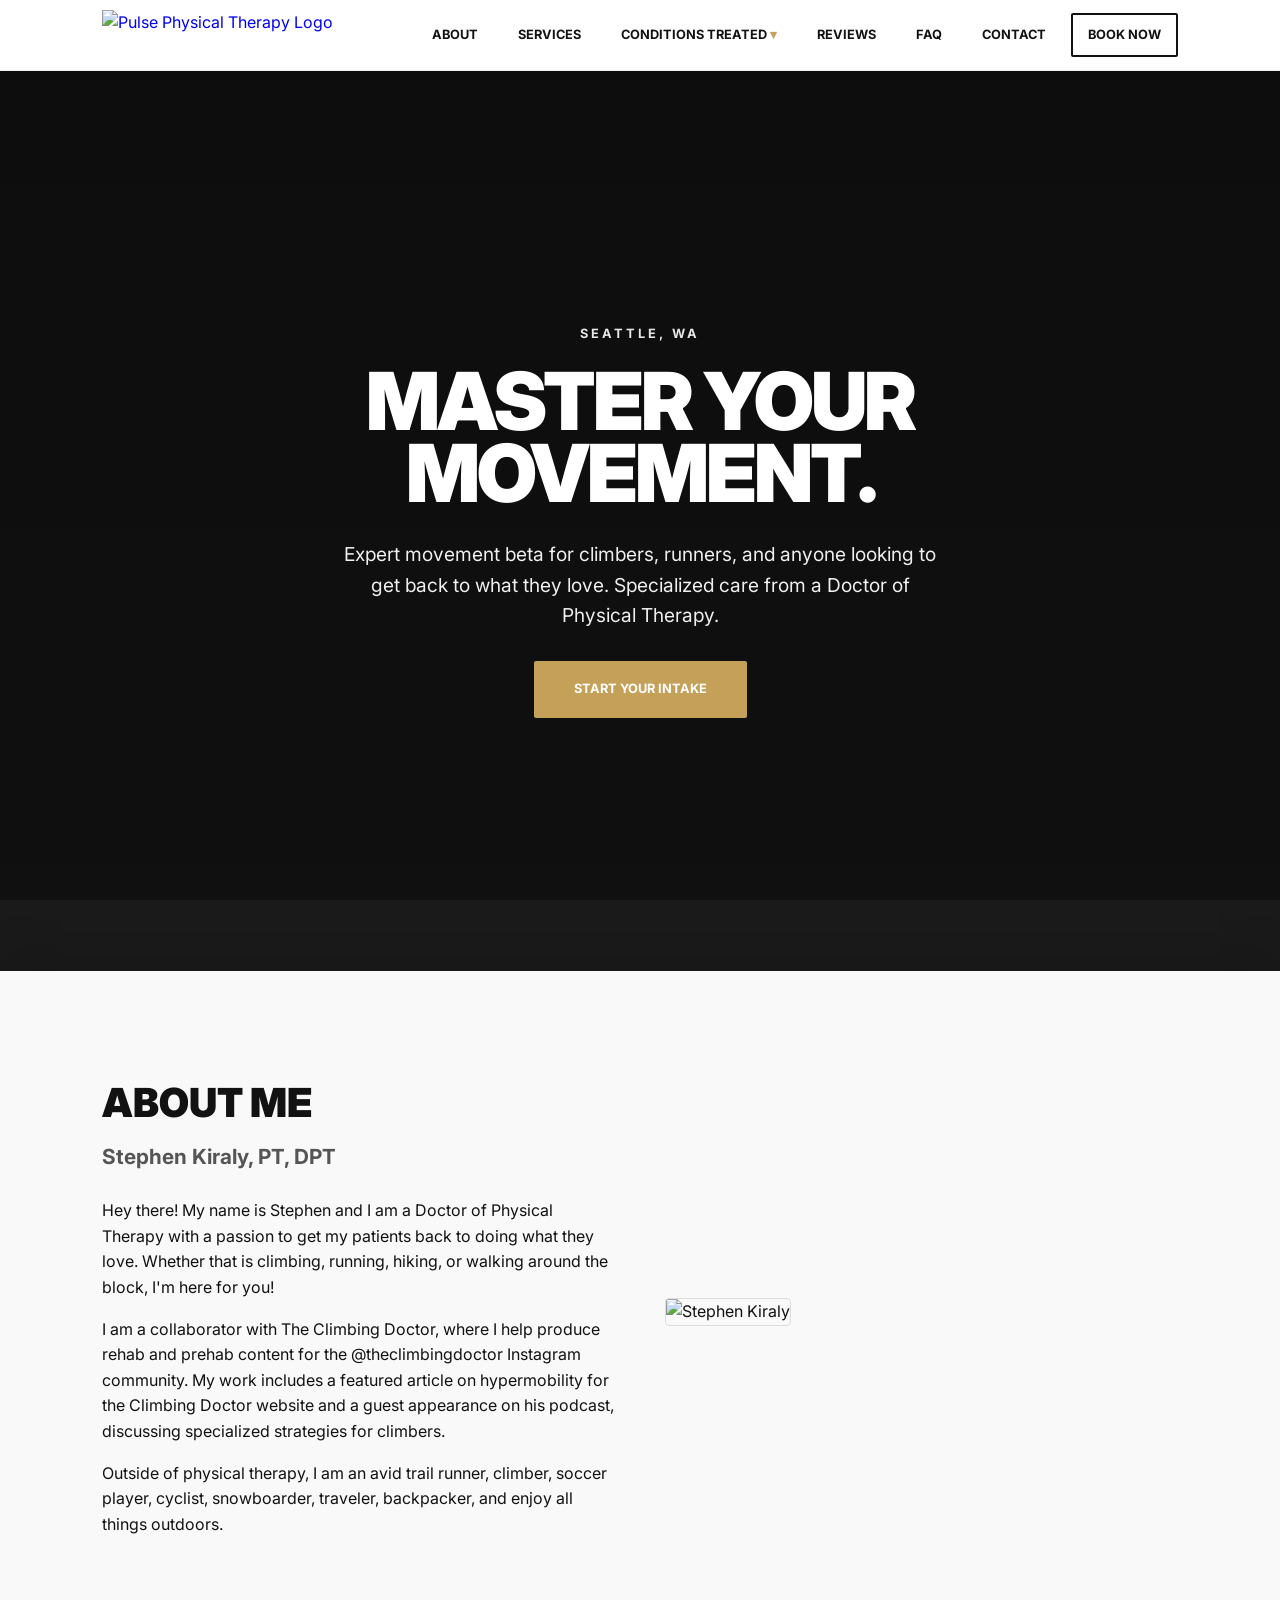
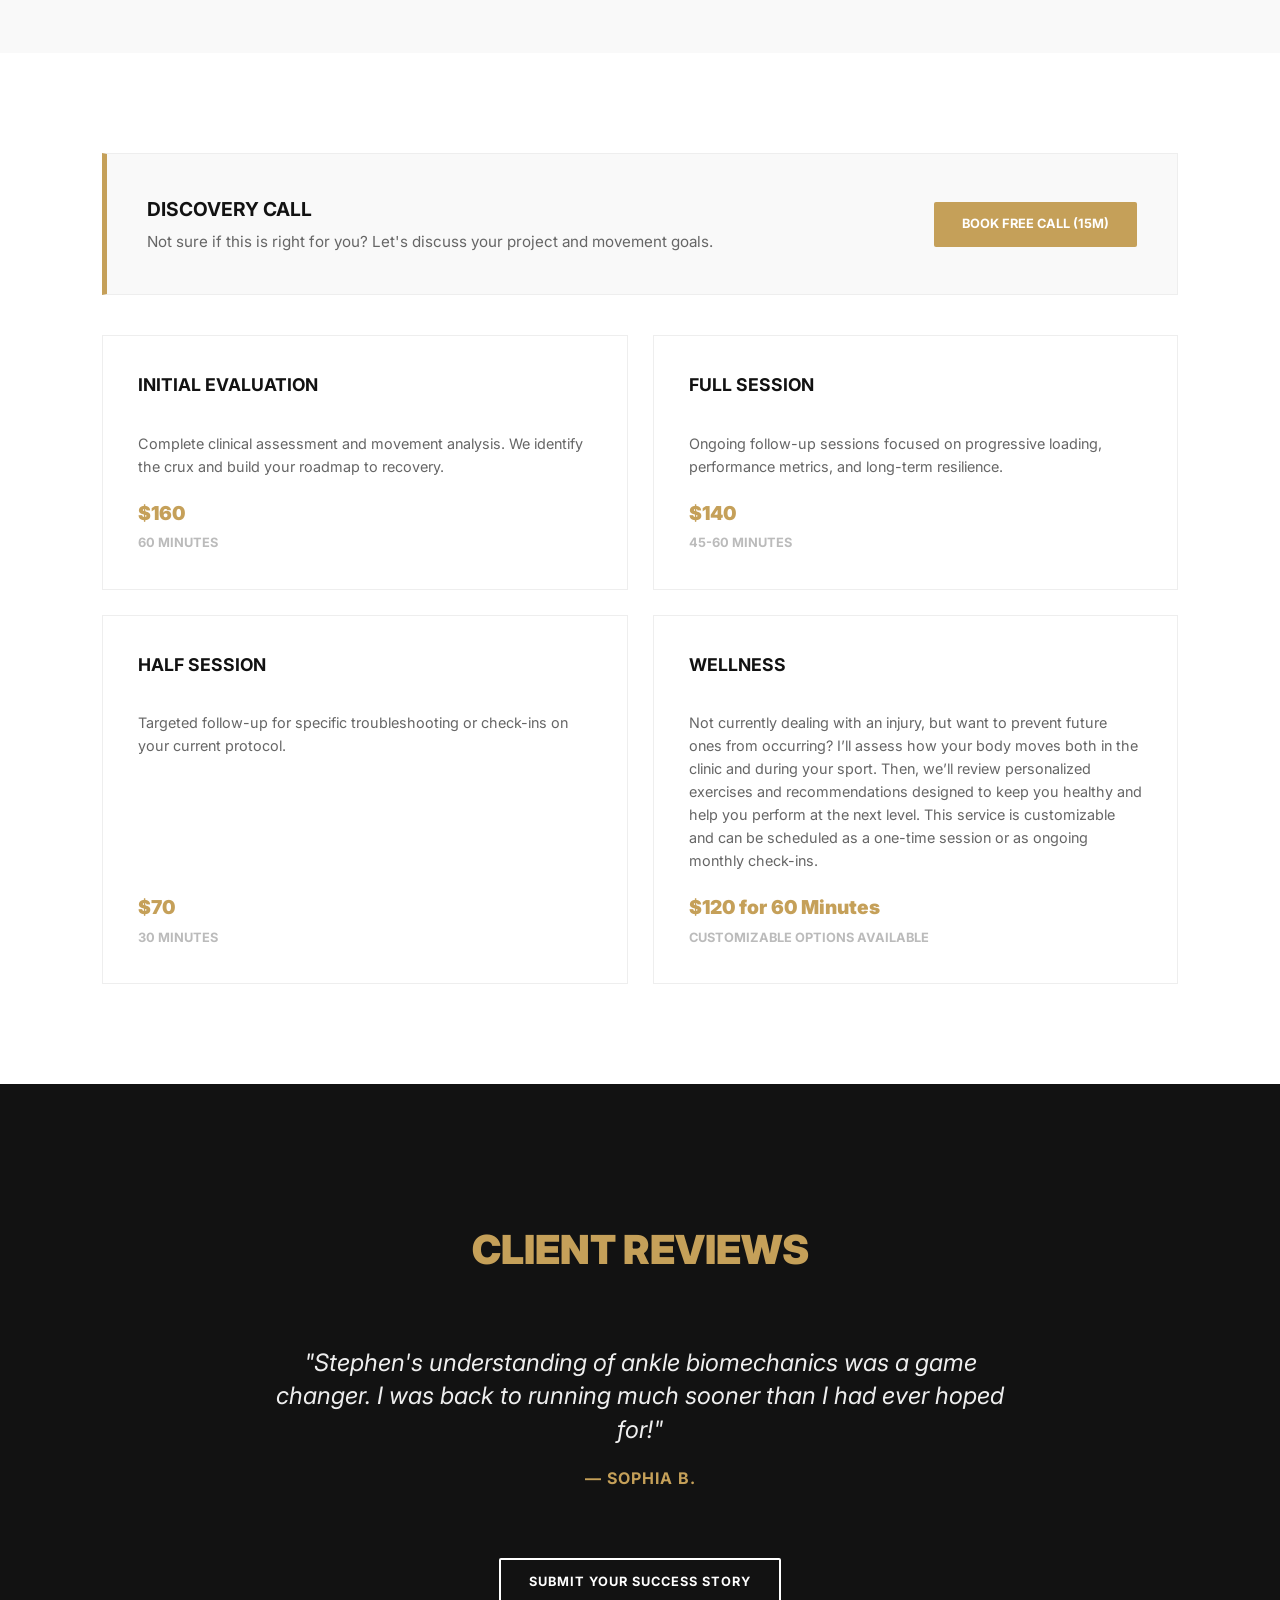
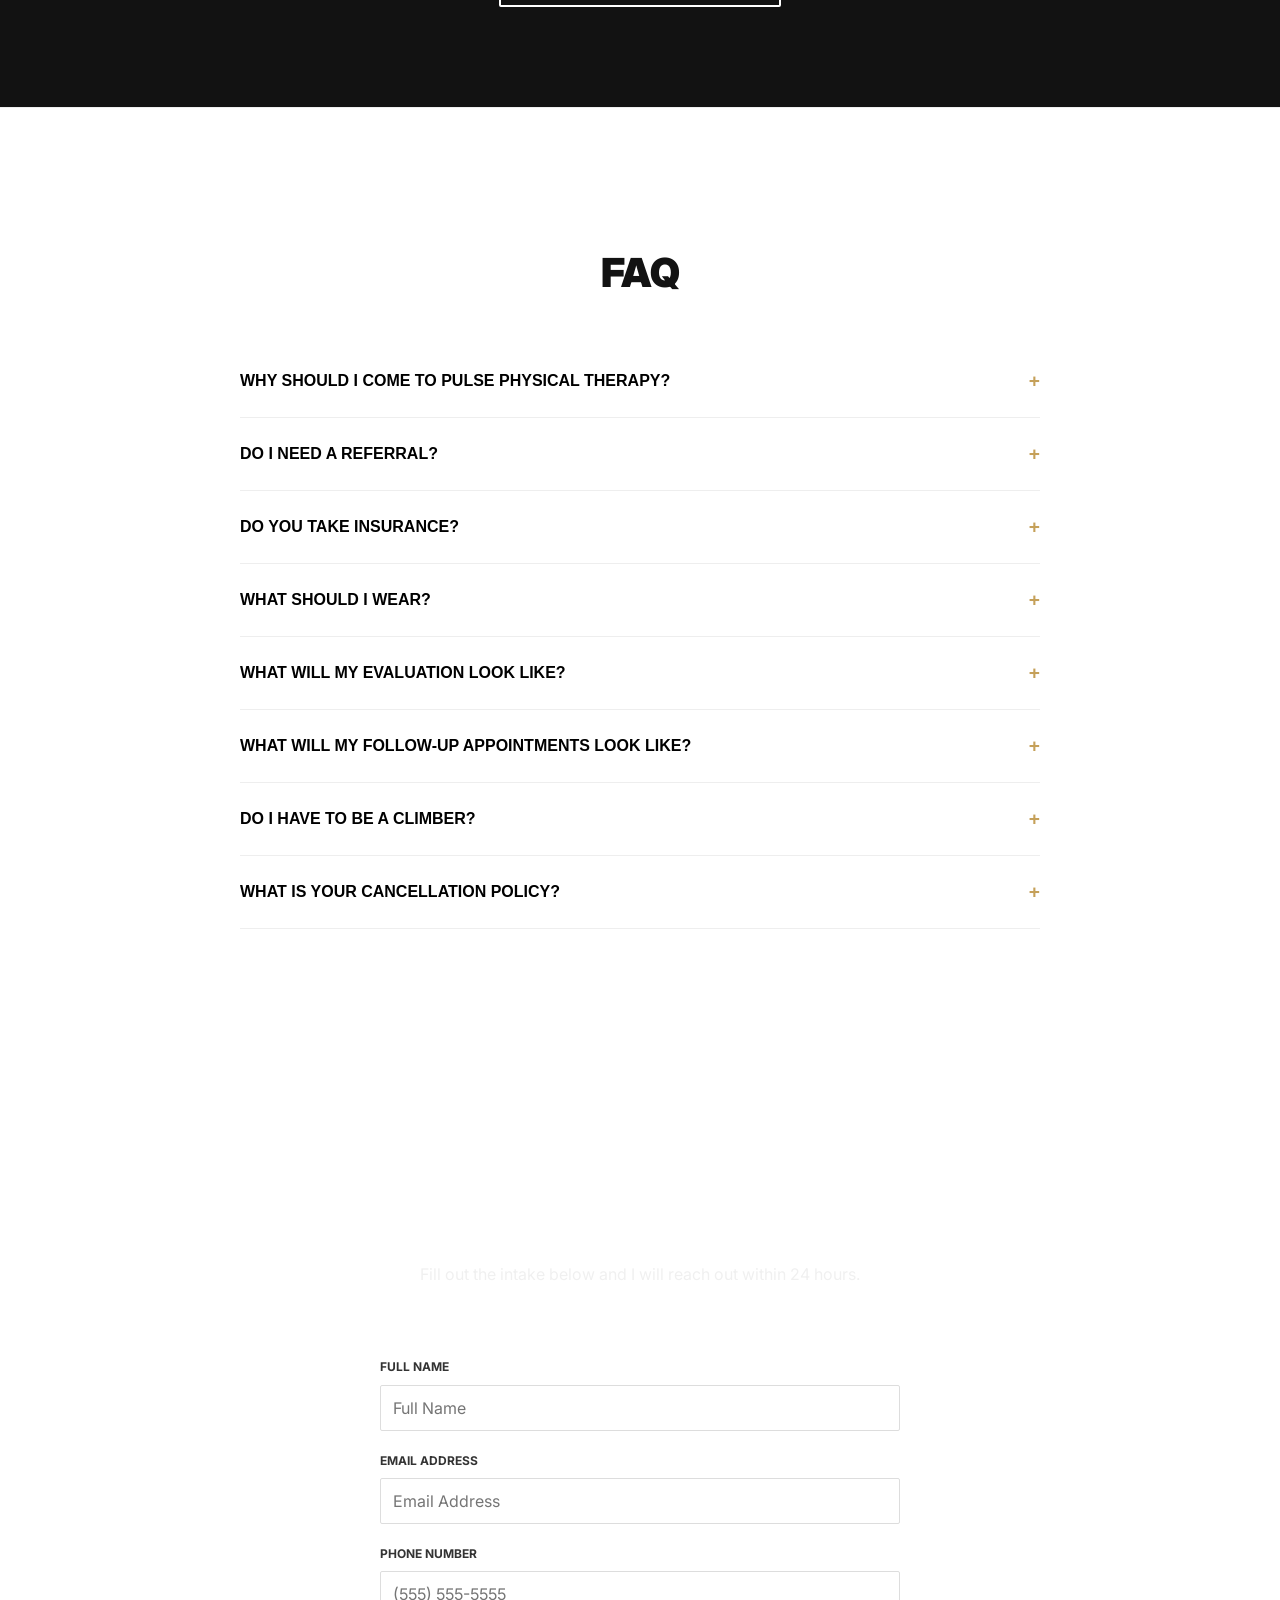
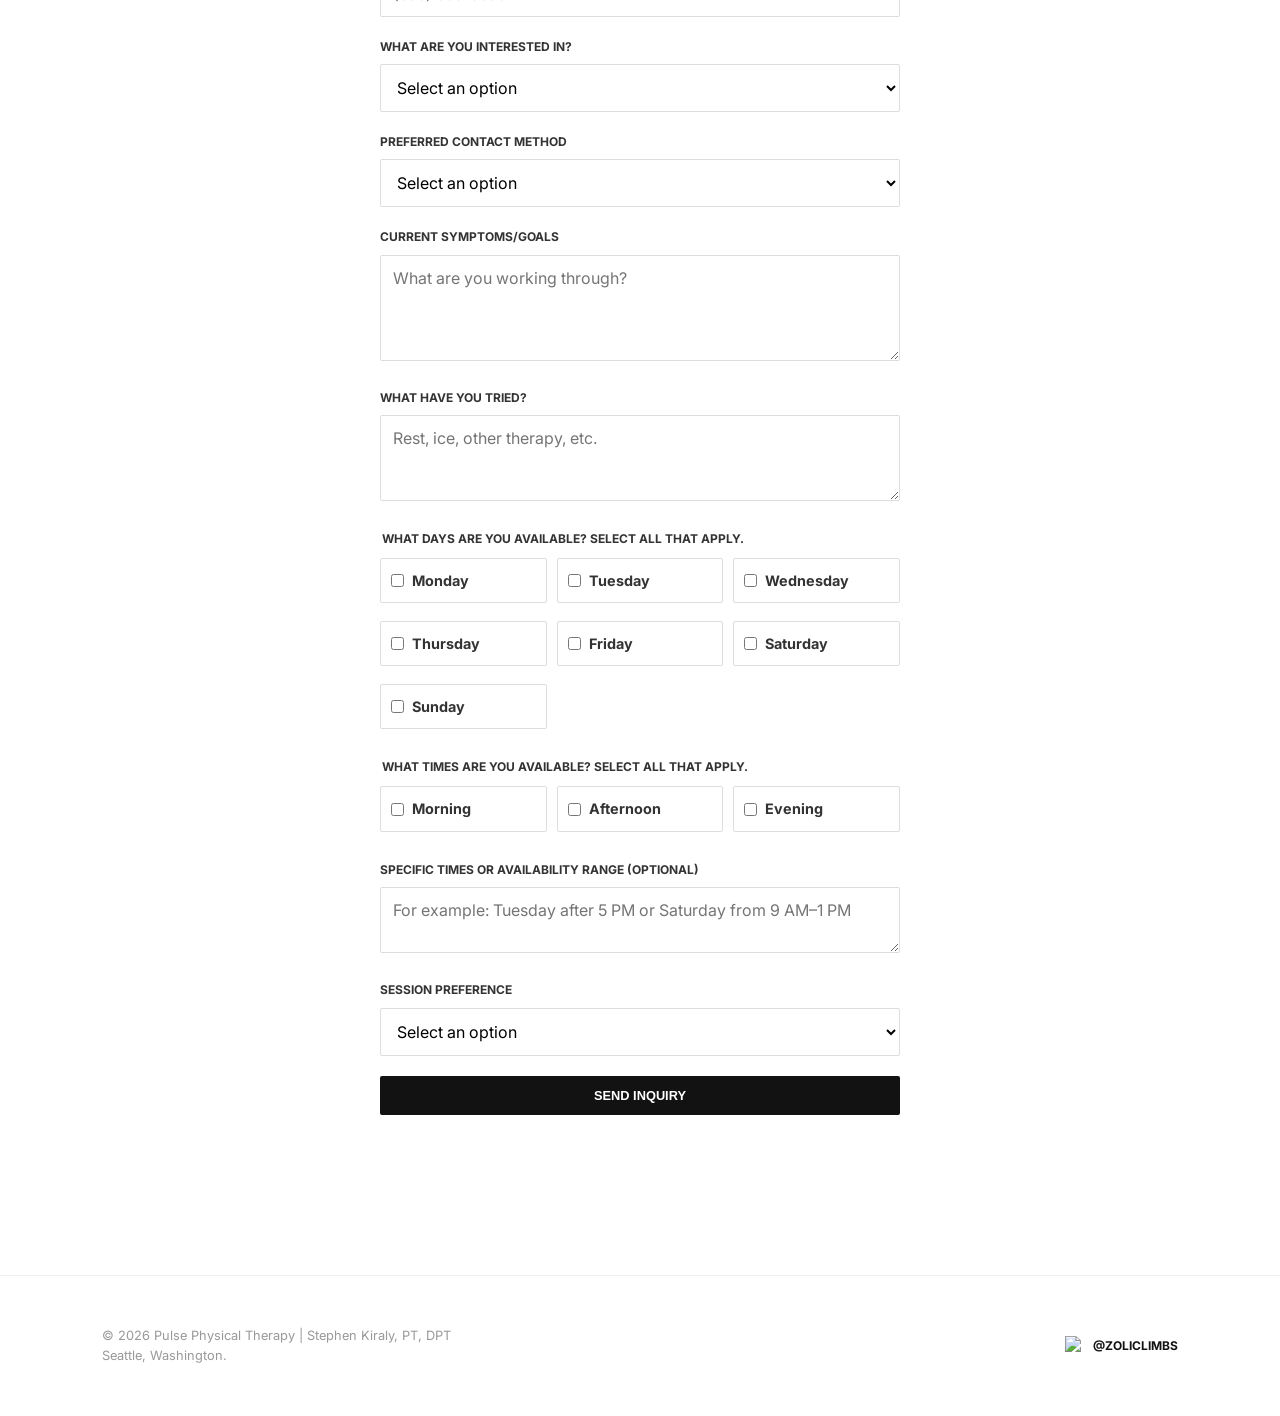
==== index.html @ f5a288eb "Update index.html" ====
<!DOCTYPE html>
<html lang="en">
<head>
    <meta charset="UTF-8">
    <meta name="viewport" content="width=device-width, initial-scale=1.0">
    <title>Pulse Physical Therapy | Climbing & Running Specialist</title>
    
    <link rel="icon" type="image/png" href="favicon.png">
    <link rel="apple-touch-icon" href="favicon.png">
    
    <meta name="description" content="Pulse Physical Therapy - Specialized rehab and movement beta for climbers, runners, and mountain athletes in Seattle.">
    <meta name="keywords" content="climbing physical therapy seattle, running rehab seattle, bouldering injuries, mountain athlete performance, DPT seattle, Pulse Physical Therapy, Stephen Kiraly">
    <meta name="author" content="Stephen Kiraly">

    <link href="https://fonts.googleapis.com/css2?family=Inter:wght@400;700;900&display=swap" rel="stylesheet">
    <style>
        :root { --accent: #C5A059; --dark: #121212; --light: #ffffff; --gray: #f9f9f9; }
        * { box-sizing: border-box; }
        body { font-family: 'Inter', sans-serif; margin: 0; color: var(--dark); line-height: 1.6; background: var(--light); scroll-behavior: smooth; }
        
        nav { display: flex; justify-content: space-between; align-items: center; padding: 10px 8%; background: #fff; position: sticky; top: 0; z-index: 1000; border-bottom: 1px solid #eee; }
        .brand { display: flex; align-items: center; text-decoration: none; }
        .logo-img { height: 50px; width: auto; }

        .nav-links { display: flex; gap: 10px; align-items: center; }
        .nav-links a { text-decoration: none; color: var(--dark); font-weight: 700; font-size: 0.8rem; text-transform: uppercase; padding: 10px 15px; transition: 0.3s; border-radius: 2px; }
        .nav-links a:hover { background: var(--accent); color: var(--dark); }
        .dropdown { position: relative; }
        .dropdown-toggle { background: none; border: 0; color: var(--dark); font: inherit; font-weight: 700; font-size: 0.8rem; text-transform: uppercase; padding: 10px 15px; cursor: pointer; }
        .dropdown-toggle::after { content: ' ▾'; color: var(--accent); }
        .dropdown-menu { display: none; position: absolute; top: 100%; left: 0; min-width: 220px; padding: 8px; background: #fff; border: 1px solid #eee; box-shadow: 0 12px 24px rgba(0,0,0,0.1); }
        .dropdown:hover .dropdown-menu, .dropdown:focus-within .dropdown-menu { display: grid; }
        .dropdown-menu a { white-space: nowrap; }
        .mobile-menu-toggle { display: none; background: transparent; border: 2px solid var(--dark); padding: 8px 10px; font-weight: 700; cursor: pointer; }

        .btn-nav { border: 2px solid var(--dark); background: transparent; color: var(--dark); text-decoration: none; font-weight: 700; font-size: 0.8rem; text-transform: uppercase; padding: 10px 15px; transition: 0.3s; border-radius: 2px; display: inline-block; }
        .btn-main { background: var(--dark); color: #fff; padding: 12px 28px; text-decoration: none; font-weight: 700; font-size: 0.8rem; text-transform: uppercase; transition: 0.3s; border-radius: 2px; border: none; display: inline-block; }
        .btn-main:hover, .btn-nav:hover { background: var(--accent); color: var(--dark); border-color: var(--accent); cursor: pointer; }

        /* --- PARALLAX HERO SECTION --- */
        .hero { 
            position: relative;
            height: 100vh; 
            display: flex;
            align-items: center;
            justify-content: center;
            text-align: center;
            color: #fff;
            padding: 0 8%;
            background-color: #1a1a1a; 
            background-image: linear-gradient(rgba(0,0,0,0.5), rgba(0,0,0,0.4)), url('background.png');
            background-attachment: fixed;
            background-position: center top; 
            background-repeat: no-repeat;
            background-size: cover;
        }

        .hero-content { max-width: 800px; position: relative; z-index: 1; }
        .hero-label { color: #fff; font-weight: 700; text-transform: uppercase; letter-spacing: 3px; font-size: 0.8rem; margin-bottom: 20px; display: block; opacity: 0.9; }
        .hero h1 { font-size: clamp(3rem, 8vw, 5rem); line-height: 0.9; margin: 0; font-weight: 900; letter-spacing: -3px; text-transform: uppercase; color: #fff; }
        .hero p { font-size: 1.2rem; margin: 30px auto; color: #f0f0f0; max-width: 600px; }

        #about { 
            position: relative; 
            z-index: 2; 
            background: var(--gray); 
            box-shadow: 0 -20px 40px rgba(0,0,0,0.1); 
            padding: 100px 8%; 
            display: grid; 
            grid-template-columns: 1fr 1fr; 
            gap: 50px; 
            align-items: center; 
        }

        .about-me h2 { font-size: 2.5rem; text-transform: uppercase; font-weight: 900; margin-top: 0; margin-bottom: 5px; }
        .about-subtitle { font-size: 1.3rem; font-weight: 700; color: #555; margin-bottom: 25px; margin-top: 0; }
        .profile-img { width: 100%; max-width: 450px; height: auto; border-radius: 4px; border: 1px solid #ddd; }
        
        .services { padding: 100px 8%; position: relative; z-index: 2; background: #fff; }
        
        .discovery-banner { 
            background: var(--gray); 
            padding: 40px; 
            border: 1px solid #eee; 
            margin-bottom: 40px; 
            display: flex; 
            justify-content: space-between; 
            align-items: center; 
            border-left: 5px solid var(--accent);
        }
        .discovery-text h3 { margin: 0; text-transform: uppercase; font-size: 1.2rem; }
        .discovery-text p { margin: 5px 0 0; color: #666; font-size: 0.95rem; }

        .grid { display: grid; grid-template-columns: repeat(2, 1fr); gap: 25px; }
        .card { background: #fff; padding: 35px; border: 1px solid #eee; transition: all 0.3s ease; display: flex; flex-direction: column; cursor: default; }
        .card:hover { transform: translateY(-8px); border-color: var(--accent); box-shadow: 0 15px 30px rgba(0,0,0,0.05); }
        .card h3 { font-size: 1.1rem; text-transform: uppercase; margin-top: 0; min-height: 1.5rem; }
        .card p { font-size: 0.9rem; flex-grow: 1; margin-bottom: 20px; color: #666; }
        .price { font-weight: 900; color: var(--accent); display: block; font-size: 1.2rem; }
        .duration { font-size: 0.8rem; text-transform: uppercase; font-weight: 700; color: #bbb; margin-top: 5px; }

        .testimonials { padding: 100px 8%; background: var(--dark); color: #fff; position: relative; overflow: hidden; z-index: 2; text-align: center; }
        .testimonials h2 { font-size: 2.5rem; text-transform: uppercase; font-weight: 900; text-align: center; margin-bottom: 40px; color: var(--accent); }
        .slider-wrapper { overflow: hidden; width: 100%; margin-bottom: 30px; }
        .slider-container { display: flex; transition: transform 0.6s cubic-bezier(0.165, 0.84, 0.44, 1); }
        .testimonial-item { min-width: 100%; padding: 0 15%; text-align: center; box-sizing: border-box; }
        .testimonial-text { font-size: 1.5rem; font-style: italic; margin-bottom: 20px; line-height: 1.4; color: #eee; }
        .testimonial-author { font-weight: 700; text-transform: uppercase; letter-spacing: 1px; color: var(--accent); }

        .slider-btn { position: absolute; top: 40%; transform: translateY(-50%); background: rgba(255,255,255,0.05); color: white; border: none; padding: 20px; cursor: pointer; font-size: 2rem; transition: 0.3s; border-radius: 50%; display: flex; align-items: center; justify-content: center; z-index: 10; opacity: 0; }
        .testimonials:hover .slider-btn { opacity: 1; }
        .slider-btn:hover { background: var(--accent); color: var(--dark); }
        .prev { left: 5%; }
        .next { right: 5%; }

        /* Updated Review Button & Form Styling */
        .toggle-review-btn { display: inline-block; border: 2px solid #fff; background: transparent; color: #fff; text-decoration: none; font-weight: 700; font-size: 0.8rem; text-transform: uppercase; padding: 12px 28px; transition: 0.3s; border-radius: 2px; margin-top: 20px; cursor: pointer; letter-spacing: 1px; }
        .toggle-review-btn:hover { background: var(--accent); color: var(--dark); border-color: var(--accent); }
        
        .review-form-container { max-height: 0; overflow: hidden; transition: max-height 0.5s ease-out; max-width: 600px; margin: 0 auto; text-align: left; }
        .review-form-container.open { max-height: 800px; transition: max-height 0.5s ease-in; }
        .review-form { background: rgba(255, 255, 255, 0.05); border: 1px solid rgba(255, 255, 255, 0.1); padding: 30px; margin-top: 30px; border-radius: 4px; color: #fff; }
        .review-form label { color: #fff; display: block; font-weight: 700; margin-bottom: 8px; text-transform: uppercase; font-size: 0.75rem; }
        .review-form input, .review-form textarea { background: rgba(255, 255, 255, 0.9); color: var(--dark); border: none; width: 100%; padding: 12px; border-radius: 2px; margin-bottom: 20px; font-family: inherit; font-size: 1rem; }

        .faq { padding: 100px 8%; background: #fff; border-top: 1px solid #eee; position: relative; z-index: 2; }
        .faq h2 { font-size: 2.5rem; text-transform: uppercase; font-weight: 900; text-align: center; margin-bottom: 40px; }
        .faq-container { max-width: 800px; margin: 0 auto; }
        .faq-item { border-bottom: 1px solid #eee; }
        .faq-question { width: 100%; padding: 25px 0; background: none; border: none; text-align: left; font-size: 1rem; font-weight: 700; text-transform: uppercase; cursor: pointer; display: flex; justify-content: space-between; align-items: center; transition: 0.2s; }
        .faq-question:hover { color: var(--accent); }
        .faq-answer { max-height: 0; overflow: hidden; transition: all 0.4s cubic-bezier(0, 1, 0, 1); font-size: 1rem; color: #555; }
        .faq-answer p { padding-bottom: 20px; margin: 0; }
        .faq-question::after { content: '+'; font-size: 1.2rem; color: var(--accent); transition: transform 0.3s; }
        .faq-item.active .faq-question::after { transform: rotate(45deg); }
        .faq-item.active .faq-answer { max-height: 1000px; transition: all 0.4s cubic-bezier(1, 0, 1, 0); }

        .contact { 
            padding: 120px 8%; 
            text-align: center; 
            position: relative; 
            z-index: 2; 
            background-image: linear-gradient(rgba(0,0,0,0.4), rgba(0,0,0,0.4)), url('IMG_8270.JPG');
            background-attachment: fixed;
            background-position: center;
            background-size: cover;
            color: #fff;
        }
        .contact h2 { font-size: 2.5rem; text-transform: uppercase; font-weight: 900; margin-bottom: 10px; color: #fff; }
        .contact p { color: #f0f0f0; margin-bottom: 30px; }
        
        form { max-width: 600px; margin: 0 auto; background: #fff; padding: 40px; border-radius: 4px; text-align: left; color: var(--dark); }
        input, textarea, select { width: 100%; padding: 12px; border: 1px solid #ddd; border-radius: 2px; font-family: inherit; margin-bottom: 20px; background: #fff; font-size: 1rem; }
        label { display: block; font-weight: 700; margin-bottom: 8px; text-transform: uppercase; font-size: 0.75rem; color: #333; }
        .choice-group { border: 0; padding: 0; margin: 0 0 20px; }
        .choice-group legend { display: block; font-weight: 700; margin-bottom: 10px; text-transform: uppercase; font-size: 0.75rem; color: #333; }
        .choice-grid { display: grid; grid-template-columns: repeat(3, 1fr); gap: 10px; }
        .choice-option { display: flex; align-items: center; gap: 8px; padding: 10px; border: 1px solid #ddd; border-radius: 2px; font-size: 0.9rem; text-transform: none; }
        .choice-option input { width: auto; margin: 0; }
        .review-consent { display: flex !important; align-items: flex-start; gap: 10px; text-transform: none !important; line-height: 1.4; }
        .review-consent input { width: auto; margin: 3px 0 0; }

        footer { padding: 50px 8%; background: #fff; border-top: 1px solid #eee; display: flex; justify-content: space-between; align-items: center; position: relative; z-index: 2; }
        .footer-info { font-size: 0.8rem; color: #999; }
        .footer-social a { color: var(--dark); text-decoration: none; display: flex; align-items: center; gap: 8px; font-weight: 700; text-transform: uppercase; font-size: 0.75rem; transition: 0.3s; }
        .footer-social img { width: 20px; height: 20px; object-fit: contain; }

        @media (max-width: 900px) {
            .hero, .contact { background-attachment: scroll; }
            #about { grid-template-columns: 1fr; text-align: center; }
            .grid { grid-template-columns: 1fr; }
            .discovery-banner { flex-direction: column; text-align: center; gap: 20px; }
            nav { flex-wrap: wrap; }
            .mobile-menu-toggle { display: block; }
            .nav-links { display: none; width: 100%; padding: 12px 0; flex-direction: column; align-items: stretch; }
            .nav-links.open { display: flex; }
            .nav-links a, .dropdown-toggle { width: 100%; text-align: left; }
            .dropdown-menu { position: static; display: none; box-shadow: none; margin-left: 12px; }
            .dropdown.open .dropdown-menu { display: grid; }
            .choice-grid { grid-template-columns: repeat(2, 1fr); }
            footer { flex-direction: column; gap: 20px; text-align: center; }
        }
    </style>
</head>
<body>

    <nav>
        <a href="index.html" class="brand">
            <img src="logo.png" alt="Pulse Physical Therapy Logo" class="logo-img">
        </a>
        <button class="mobile-menu-toggle" type="button" aria-expanded="false" aria-controls="primary-navigation">Menu</button>
        <div class="nav-links" id="primary-navigation">
            <a href="#about">About</a>
            <a href="#services">Services</a>
            <div class="dropdown">
                <button class="dropdown-toggle" type="button" aria-expanded="false">Conditions Treated</button>
                <div class="dropdown-menu">
                    <a href="shoulder-pain.html">Shoulder Pain</a>
                    <a href="knee-pain.html">Knee Pain</a>
                    <a href="ankle-pain.html">Ankle Pain</a>
                    <a href="soccer-injuries.html">Soccer Injuries</a>
                    <a href="climbing-injuries.html">Climbing Injuries</a>
                    <a href="running-injuries.html">Running Injuries</a>
                    <a href="low-back-pain.html">Low Back Pain</a>
                    <a href="cycling-injuries.html">Cycling Injuries</a>
                </div>
            </div>
            <a href="#testimonials">Reviews</a>
            <a href="#faq">FAQ</a>
            <a href="#contact">Contact</a>
            <a href="#contact" class="btn-nav">Book Now</a>
        </div>
    </nav>

    <header class="hero">
        <div class="hero-content">
            <span class="hero-label">Seattle, WA</span>
            <h1>MASTER YOUR<br>MOVEMENT.</h1>
            <p>Expert movement beta for climbers, runners, and anyone looking to get back to what they love. Specialized care from a Doctor of Physical Therapy.</p>
            <a href="#contact" class="btn-main" style="padding: 18px 40px; background: var(--accent); color: #fff; border: none;">Start Your Intake</a>
        </div>
    </header>

    <section id="about" class="about-me">
        <div>
            <h2>About Me</h2>
            <h3 class="about-subtitle">Stephen Kiraly, PT, DPT</h3>
            <p>Hey there! My name is Stephen and I am a Doctor of Physical Therapy with a passion to get my patients back to doing what they love. Whether that is climbing, running, hiking, or walking around the block, I'm here for you! </p>
            <p>I am a collaborator with The Climbing Doctor, where I help produce rehab and prehab content for the @theclimbingdoctor Instagram community. My work includes a featured article on hypermobility for the Climbing Doctor website and a guest appearance on his podcast, discussing specialized strategies for climbers.</p>
            <p>Outside of physical therapy, I am an avid trail runner, climber, soccer player, cyclist, snowboarder, traveler, backpacker, and enjoy all things outdoors.</p>
        </div>
        <div>
            <img src="IMG_1705.jpeg" alt="Stephen Kiraly" class="profile-img">
        </div>
    </section>

    <section id="services" class="services">
        <div class="discovery-banner">
            <div class="discovery-text">
                <h3>Discovery Call</h3>
                <p>Not sure if this is right for you? Let's discuss your project and movement goals.</p>
            </div>
            <div>
                <a href="#contact" class="btn-main" style="background: var(--accent);">Book Free Call (15m)</a>
            </div>
        </div>

        <div class="grid">
            <div class="card">
                <h3>Initial Evaluation</h3>
                <p>Complete clinical assessment and movement analysis. We identify the crux and build your roadmap to recovery.</p>
                <span class="price">$160</span>
                <span class="duration">60 Minutes</span>
            </div>
            <div class="card">
                <h3>Full Session</h3>
                <p>Ongoing follow-up sessions focused on progressive loading, performance metrics, and long-term resilience.</p>
                <span class="price">$140</span>
                <span class="duration">45-60 Minutes</span>
            </div>
            <div class="card">
                <h3>Half Session</h3>
                <p>Targeted follow-up for specific troubleshooting or check-ins on your current protocol.</p>
                <span class="price">$70</span>
                <span class="duration">30 Minutes</span>
            </div>
            <div class="card">
                <h3>Wellness</h3>
                <p>Not currently dealing with an injury, but want to prevent future ones from occurring? I’ll assess how your body moves both in the clinic and during your sport. Then, we’ll review personalized exercises and recommendations designed to keep you healthy and help you perform at the next level. This service is customizable and can be scheduled as a one-time session or as ongoing monthly check-ins.</p>
                <span class="price">$120 for 60 Minutes</span>
                <span class="duration">Customizable Options Available</span>
            </div>
        </div>
    </section>

    <section id="testimonials" class="testimonials">
        <h2>Client Reviews</h2>
        <button class="slider-btn prev" onclick="moveSlide(-1)" aria-label="Previous Review">&#10094;</button>
        <div class="slider-wrapper">
            <div class="slider-container" id="slider">
                <div class="testimonial-item">
                    <p class="testimonial-text">"Stephen's understanding of ankle biomechanics was a game changer. I was back to running much sooner than I had ever hoped for!"</p>
                    <p class="testimonial-author">— Sophia B.</p>
                </div>
                <div class="testimonial-item">
                    <p class="testimonial-text">"Finally, a provider who understands the specific demands of bouldering. The loading protocols were exactly what I needed to get back on the wall."</p>
                    <p class="testimonial-author">— Client Result</p>
                </div>
            </div>
        </div>
        <button class="slider-btn next" onclick="moveSlide(1)" aria-label="Next Review">&#10095;</button>
        
        <!-- Enhanced Action Button to Make Submission Pop -->
        <div>
            <div class="toggle-review-btn" onclick="toggleReviewForm()">Submit Your Success Story</div>
        </div>

        <div id="review-form-container" class="review-form-container">
            <form action="https://formspree.io/f/maqdobwz" method="POST" class="review-form">
                <input type="hidden" name="_subject" value="New Website Testimonial Submission!">
                
                <label>Your Name</label>
                <input type="text" name="client_name" required placeholder="e.g., Stephen K.">
                
                <label>Your Sport / Discipline</label>
                <input type="text" name="client_sport" required placeholder="e.g., Bouldering, Trail Running, Cycling">
                
                <label>Your Experience / Review</label>
                <textarea name="client_testimonial" rows="4" required placeholder="How did Pulse PT help your project?"></textarea>

                <label class="review-consent">
                    <input type="checkbox" name="publication_permission" value="Yes" required>
                    <span>I give Pulse Physical Therapy permission to publish this testimonial on its website and marketing materials using my first name and last initial.</span>
                </label>
                
                <button type="submit" class="btn-main" style="width: 100%; background: var(--accent); border: none; color: var(--dark);">Submit Testimonial</button>
            </form>
        </div>
    </section>

    <section id="faq" class="faq">
        <h2>FAQ</h2>
        <div class="faq-container">
            <div class="faq-item">
                <button class="faq-question">Why should I come to Pulse Physical Therapy?</button>
                <div class="faq-answer">
                    <p>Standard physical therapy often lacks the sport-specific knowledge required for high-level athletes. At Pulse Physical Therapy, we speak the language of the "project." Whether you are navigating a pulley strain on a boulder or shin splints on a trail, we use evidence-based loading protocols designed specifically for the demands of your sport.</p>
                </div>
            </div>
            <div class="faq-item">
                <button class="faq-question">Do I need a referral?</button>
                <div class="faq-answer">
                    <p>No. Washington allows direct access to physical therapy for neuromuscular and musculoskeletal conditions, which means you can generally begin treatment without a referral. If you plan to seek out-of-network reimbursement, check with your insurance provider because your individual plan may still require a referral. If your symptoms indicate that another healthcare provider should be involved, I will help direct you to the appropriate care.</p>
                </div>
            </div>
            <div class="faq-item">
                <button class="faq-question">Do you take insurance?</button>
                <div class="faq-answer">
                    <p>Pulse Physical Therapy is an out-of-network provider and does not accept insurance. Insurance requirements can sometimes affect visit structure, covered services, and treatment frequency. By operating outside those restrictions, care can be individualized around what you need during each session. This focused approach may also reduce the number of visits needed for some clients. We accept credit cards, debit cards, Venmo, and Zelle. All payments are due at the time of service.</p>
                    <p>Clients can request an itemized receipt, or superbill, to submit to their insurance company if they have out-of-network benefits. Reimbursement is determined by the client’s insurance plan and is not guaranteed.</p>
                </div>
            </div>
            <div class="faq-item">
                <button class="faq-question">What should I wear?</button>
                <div class="faq-answer">
                    <p>Wear what you do your sport in! For climbers, athletic clothing that allows full range of motion is best. If we are meeting in-person, feel free to bring your climbing shoes.</p>
                </div>
            </div>
            <div class="faq-item">
                <button class="faq-question">What will my evaluation look like?</button>
                <div class="faq-answer">
                    <p>We start with a deep dive into your injury history and specific athletic goals. From there, we perform a comprehensive movement assessment and sport-specific strength testing. By the end of the hour, you’ll have a clear understanding of the "crux" of your issue and a personalized roadmap to get back to full performance.</p>
                </div>
            </div>
            <div class="faq-item">
                <button class="faq-question">What will my follow-up appointments look like?</button>
                <div class="faq-answer">
                    <p>Follow-up sessions focus on the "beta" of your recovery. We refine your loading protocols, assess progress through performance metrics, and adjust your plan as you return to higher-intensity activities. These are active sessions designed to ensure long-term resilience, not just a quick fix.</p>
                </div>
            </div>
            <div class="faq-item">
                <button class="faq-question">Do I have to be a climber?</button>
                <div class="faq-answer">
                    <p>No! While bouldering is a specialty, we work with all individuals looking to improve their movement—regardless of whether you run ultramarathons or do underwater basket weaving!</p>
                </div>
            </div>
            <div class="faq-item">
                <button class="faq-question">What is your cancellation policy?</button>
                <div class="faq-answer">
                    <p>We have a 24-hour cancellation policy. No-shows and appointments canceled less than 24 hours before the scheduled start time will be charged the full session fee, except in cases of sudden illness or emergency.</p>
                </div>
            </div>
        </div>
    </section>

    <section id="contact" class="contact">
        <h2>Start Your Project</h2>
        <p>Fill out the intake below and I will reach out within 24 hours.</p>
        <form action="https://formspree.io/f/maqdobwz" method="POST">
            <label>Full Name</label>
            <input type="text" name="name" required placeholder="Full Name">

            <label>Email Address</label>
            <input type="email" name="_replyto" required placeholder="Email Address">

            <label>Phone Number</label>
            <input type="tel" name="phone" required placeholder="(555) 555-5555">
            
            <label>What are you interested in?</label>
            <select name="interest" required>
                <option value="" disabled selected>Select an option</option>
                <option value="Phone/video call">Phone/video call</option>
                <option value="Initial evaluation">Initial evaluation</option>
                <option value="Treatment">Treatment — available after an evaluation</option>
                <option value="Wellness">Wellness</option>
            </select>
            
            <label>Preferred Contact Method</label>
            <select name="contact_method" id="contact_method" required>
                <option value="" disabled selected>Select an option</option>
                <option value="Email">Email</option>
                <option value="Phone">Phone Call / Text</option>
            </select>

            <label>Current Symptoms/Goals</label>
            <textarea name="symptoms" rows="4" required placeholder="What are you working through?"></textarea>
            
            <label>What have you tried?</label>
            <textarea name="past_treatments" rows="3" required placeholder="Rest, ice, other therapy, etc."></textarea>

            <fieldset class="choice-group">
                <legend>What days are you available? Select all that apply.</legend>
                <div class="choice-grid">
                    <label class="choice-option"><input type="checkbox" name="available_days" value="Monday"> Monday</label>
                    <label class="choice-option"><input type="checkbox" name="available_days" value="Tuesday"> Tuesday</label>
                    <label class="choice-option"><input type="checkbox" name="available_days" value="Wednesday"> Wednesday</label>
                    <label class="choice-option"><input type="checkbox" name="available_days" value="Thursday"> Thursday</label>
                    <label class="choice-option"><input type="checkbox" name="available_days" value="Friday"> Friday</label>
                    <label class="choice-option"><input type="checkbox" name="available_days" value="Saturday"> Saturday</label>
                    <label class="choice-option"><input type="checkbox" name="available_days" value="Sunday"> Sunday</label>
                </div>
            </fieldset>

            <fieldset class="choice-group">
                <legend>What times are you available? Select all that apply.</legend>
                <div class="choice-grid">
                    <label class="choice-option"><input type="checkbox" name="available_times" value="Morning"> Morning</label>
                    <label class="choice-option"><input type="checkbox" name="available_times" value="Afternoon"> Afternoon</label>
                    <label class="choice-option"><input type="checkbox" name="available_times" value="Evening"> Evening</label>
                </div>
            </fieldset>

            <label>Specific Times or Availability Range (Optional)</label>
            <textarea name="availability_details" rows="2" placeholder="For example: Tuesday after 5 PM or Saturday from 9 AM–1 PM"></textarea>
            
            <label>Session Preference</label>
            <select name="preference" required>
                <option value="" disabled selected>Select an option</option>
                <option value="Online / Remote">Online / Remote</option>
                <option value="In person — location coordinated after inquiry">In person — location coordinated after inquiry</option>
            </select>
            
            <button type="submit" class="btn-main" style="width: 100%;">Send Inquiry</button>
        </form>
    </section>

    <footer>
        <div class="footer-info">
            &copy; 2026 Pulse Physical Therapy | Stephen Kiraly, PT, DPT<br>
            Seattle, Washington.
        </div>
        <div class="footer-social">
            <a href="https://instagram.com/zoliclimbs" target="_blank">
                <img src="https://cdn-icons-png.flaticon.com/512/2111/2111463.png" alt="Instagram">
                @zoliclimbs
            </a>
        </div>
    </footer>

    <script>
        function toggleReviewForm() {
            const container = document.getElementById('review-form-container');
            container.classList.toggle('open');
        }

        let currentSlide = 0;
        function moveSlide(direction) {
            const slider = document.getElementById('slider');
            const totalSlides = document.querySelectorAll('.testimonial-item').length;
            currentSlide = (currentSlide + direction + totalSlides) % totalSlides;
            slider.style.transform = `translateX(-${currentSlide * 100}%)`;
        }

        document.querySelectorAll('.faq-question').forEach(button => {
            button.addEventListener('click', () => {
                const faqItem = button.parentElement;
                const isActive = faqItem.classList.contains('active');
                document.querySelectorAll('.faq-item').forEach(item => item.classList.remove('active'));
                if (!isActive) faqItem.classList.add('active');
            });
        });

        const mobileMenuToggle = document.querySelector('.mobile-menu-toggle');
        const primaryNavigation = document.getElementById('primary-navigation');
        const conditionsDropdown = document.querySelector('.dropdown');
        const conditionsToggle = document.querySelector('.dropdown-toggle');

        mobileMenuToggle.addEventListener('click', () => {
            const isOpen = primaryNavigation.classList.toggle('open');
            mobileMenuToggle.setAttribute('aria-expanded', isOpen);
        });

        conditionsToggle.addEventListener('click', () => {
            if (window.innerWidth <= 900) {
                const isOpen = conditionsDropdown.classList.toggle('open');
                conditionsToggle.setAttribute('aria-expanded', isOpen);
            }
        });
    </script>
</body>
</html>
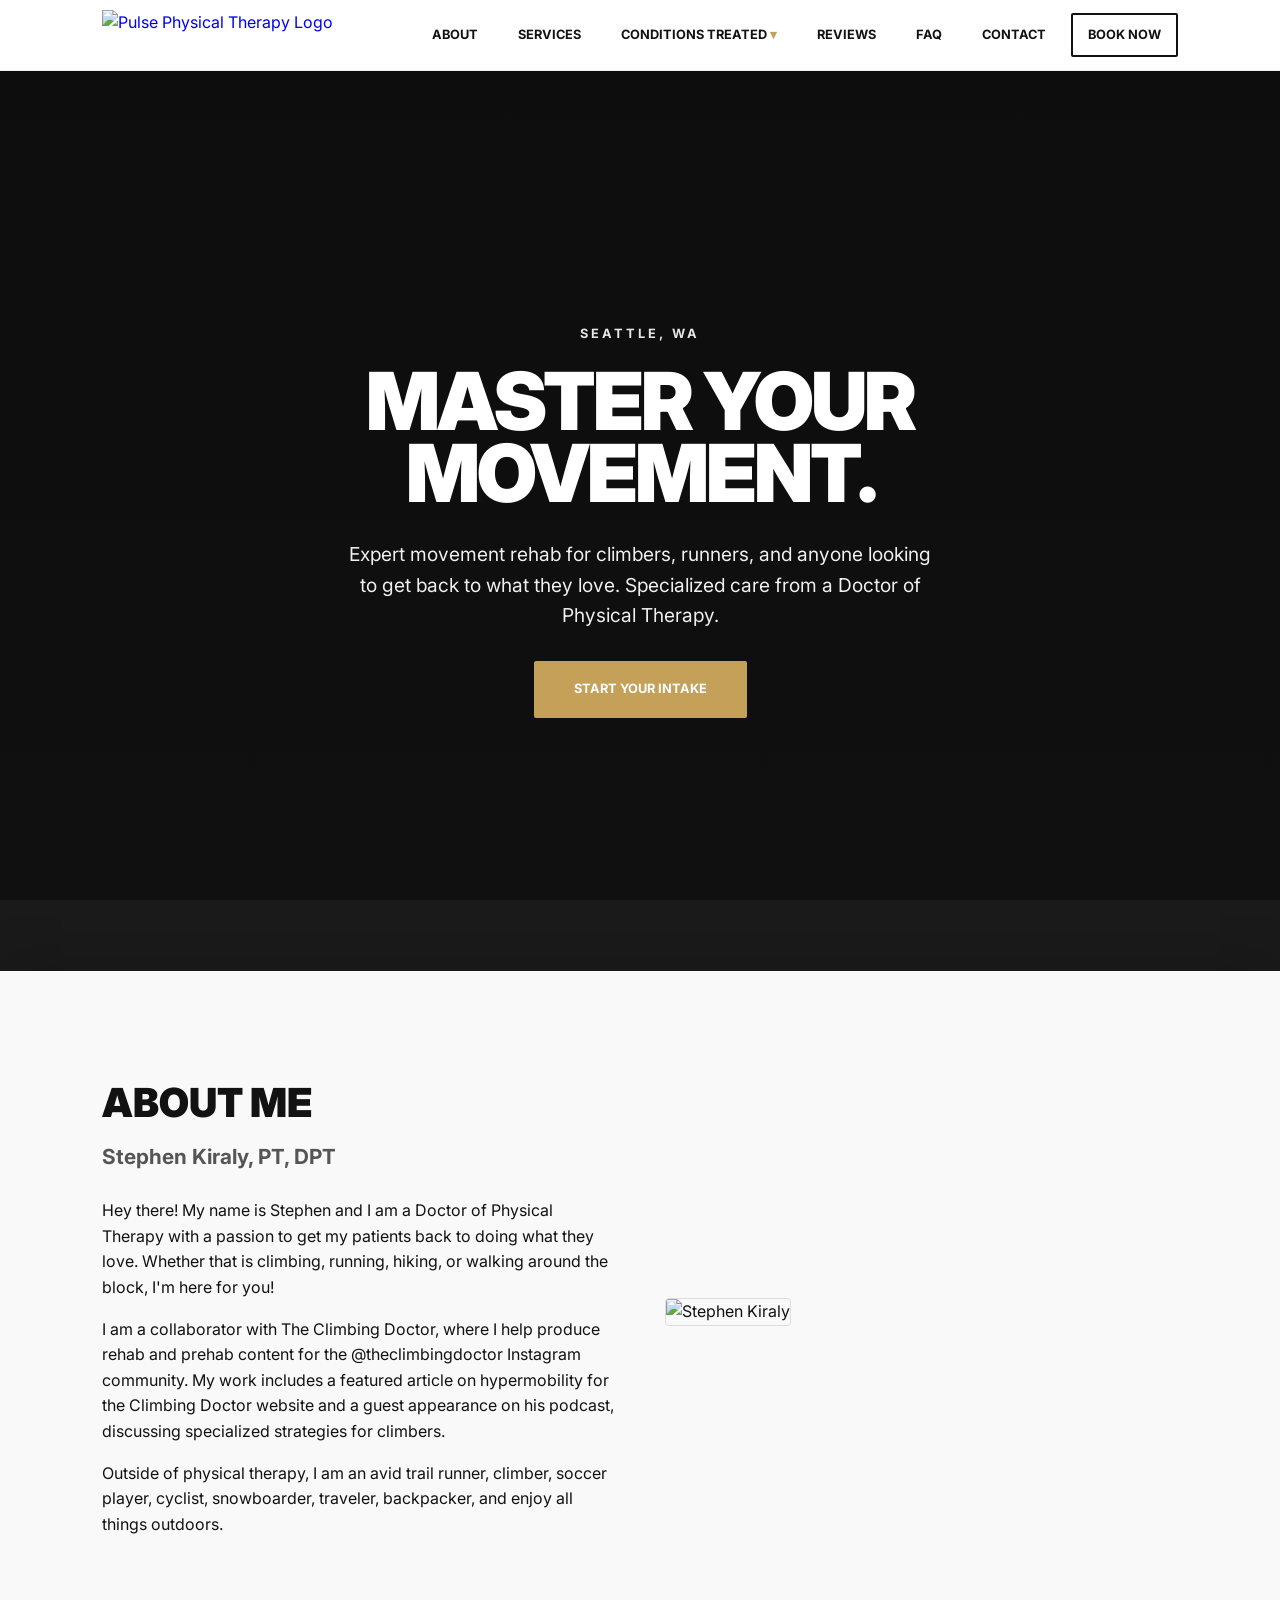
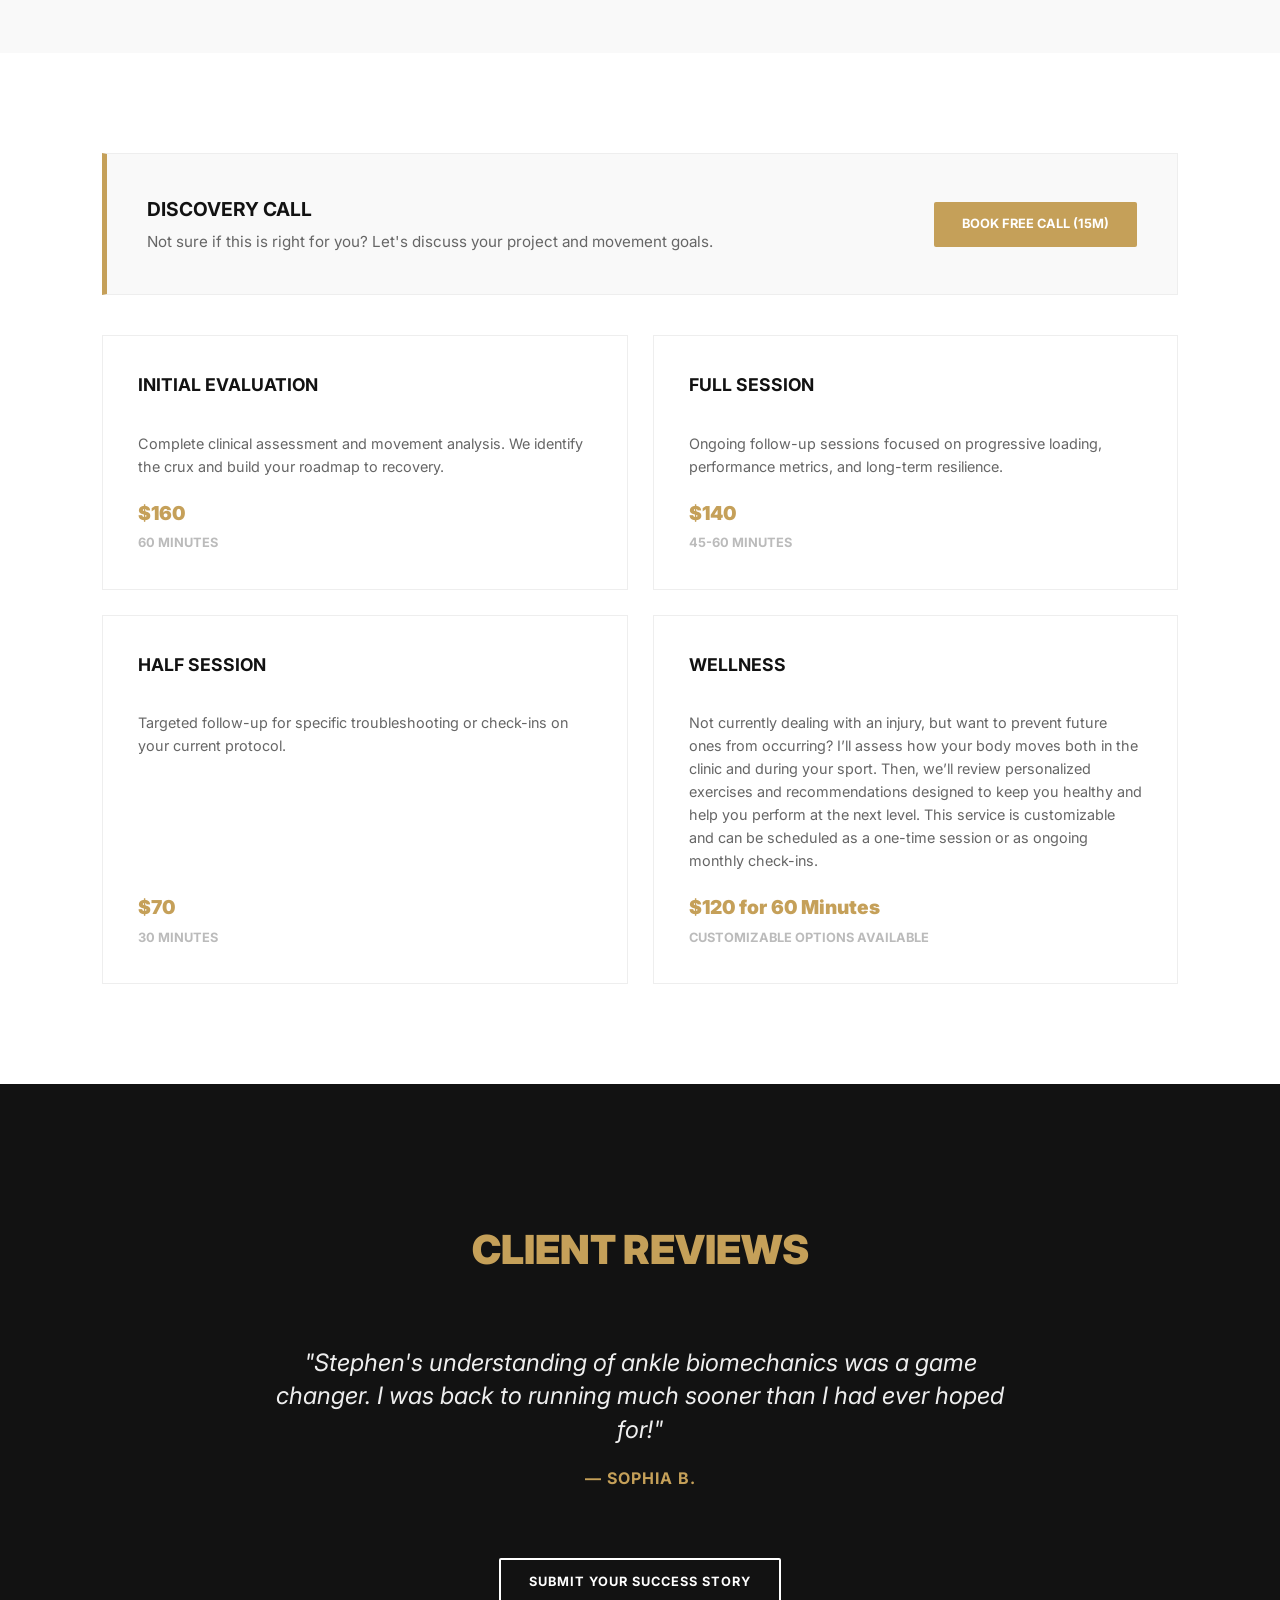
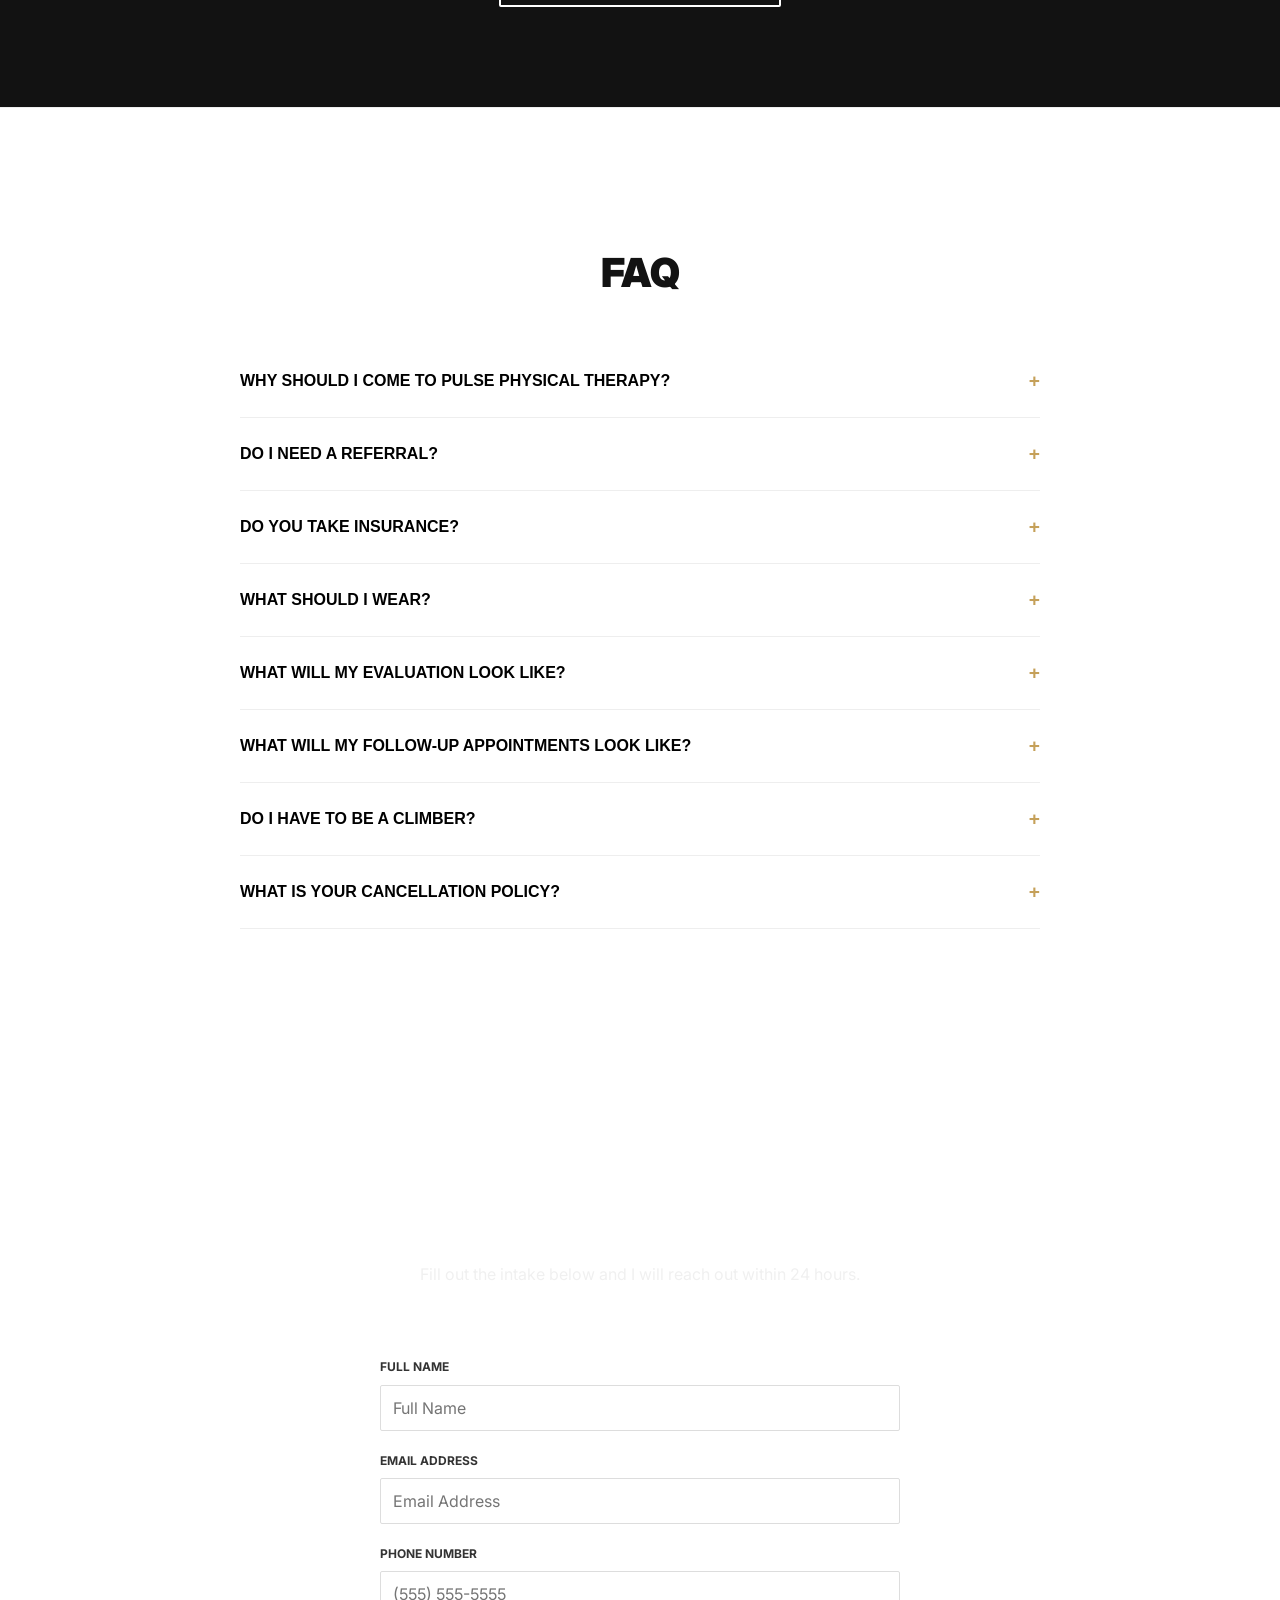
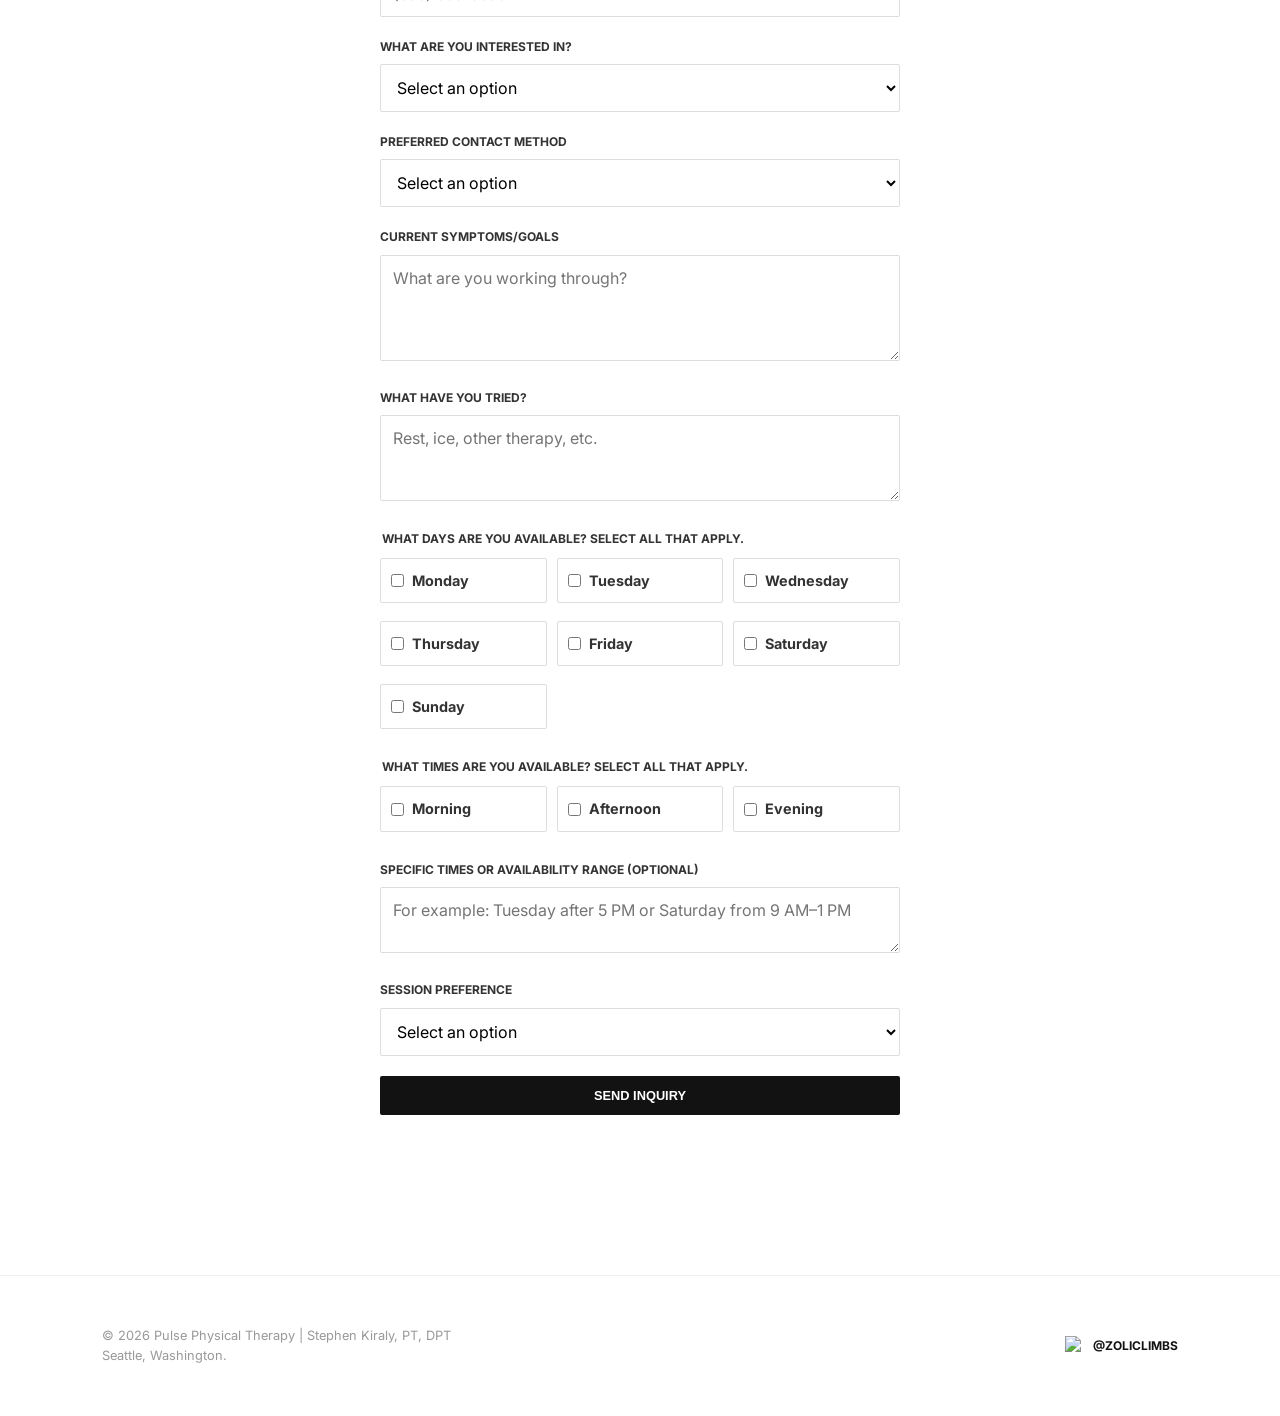
==== commit 2f19f065: "Update index.html" ====
--- a/index.html
+++ b/index.html
@@ -216,7 +216,7 @@
         <div class="hero-content">
             <span class="hero-label">Seattle, WA</span>
             <h1>MASTER YOUR<br>MOVEMENT.</h1>
-            <p>Expert movement beta for climbers, runners, and anyone looking to get back to what they love. Specialized care from a Doctor of Physical Therapy.</p>
+            <p>Expert movement rehab for climbers, runners, and anyone looking to get back to what they love. Specialized care from a Doctor of Physical Therapy.</p>
             <a href="#contact" class="btn-main" style="padding: 18px 40px; background: var(--accent); color: #fff; border: none;">Start Your Intake</a>
         </div>
     </header>
@@ -306,7 +306,7 @@
                 <input type="text" name="client_sport" required placeholder="e.g., Bouldering, Trail Running, Cycling">
                 
                 <label>Your Experience / Review</label>
-                <textarea name="client_testimonial" rows="4" required placeholder="How did Pulse PT help your project?"></textarea>
+                <textarea name="client_testimonial" rows="4" required placeholder="How did Pulse PT help you return to what you love?"></textarea>
 
                 <label class="review-consent">
                     <input type="checkbox" name="publication_permission" value="Yes" required>
@@ -324,7 +324,7 @@
             <div class="faq-item">
                 <button class="faq-question">Why should I come to Pulse Physical Therapy?</button>
                 <div class="faq-answer">
-                    <p>Standard physical therapy often lacks the sport-specific knowledge required for high-level athletes. At Pulse Physical Therapy, we speak the language of the "project." Whether you are navigating a pulley strain on a boulder or shin splints on a trail, we use evidence-based loading protocols designed specifically for the demands of your sport.</p>
+                    <p>Standard physical therapy often lacks the sport-specific knowledge required for high-level athletes. At Pulse Physical Therapy, we speak the language of your sport and understand what you need. Whether you are navigating a pulley strain on a boulder or shin splints on a trail, we use evidence-based loading protocols designed specifically for the demands of your sport.</p>
                 </div>
             </div>
             <div class="faq-item">
@@ -343,19 +343,19 @@
             <div class="faq-item">
                 <button class="faq-question">What should I wear?</button>
                 <div class="faq-answer">
-                    <p>Wear what you do your sport in! For climbers, athletic clothing that allows full range of motion is best. If we are meeting in-person, feel free to bring your climbing shoes.</p>
+                    <p>Wear what you do your sport in! For climbers, athletic clothing that allows full range of motion is best.</p>
                 </div>
             </div>
             <div class="faq-item">
                 <button class="faq-question">What will my evaluation look like?</button>
                 <div class="faq-answer">
-                    <p>We start with a deep dive into your injury history and specific athletic goals. From there, we perform a comprehensive movement assessment and sport-specific strength testing. By the end of the hour, you’ll have a clear understanding of the "crux" of your issue and a personalized roadmap to get back to full performance.</p>
+                    <p>We start with a deep dive into your injury history and specific athletic goals. From there, we perform a comprehensive movement assessment and sport-specific strength testing. By the end of the hour, you’ll have a clear understanding of your issue. You’ll leave with a few exercises to work on at home, as well as a plan of care that estimates how many treatment sessions we’ll likely need to get you back out there!</p>
                 </div>
             </div>
             <div class="faq-item">
                 <button class="faq-question">What will my follow-up appointments look like?</button>
                 <div class="faq-answer">
-                    <p>Follow-up sessions focus on the "beta" of your recovery. We refine your loading protocols, assess progress through performance metrics, and adjust your plan as you return to higher-intensity activities. These are active sessions designed to ensure long-term resilience, not just a quick fix.</p>
+                    <p>Follow-up sessions focus dialling in your loading protocols, assessing progress through performance metrics, and adjusting your plan as you return to higher-intensity activities. These are active sessions designed to ensure long-term resilience, not just a quick fix.</p>
                 </div>
             </div>
             <div class="faq-item">
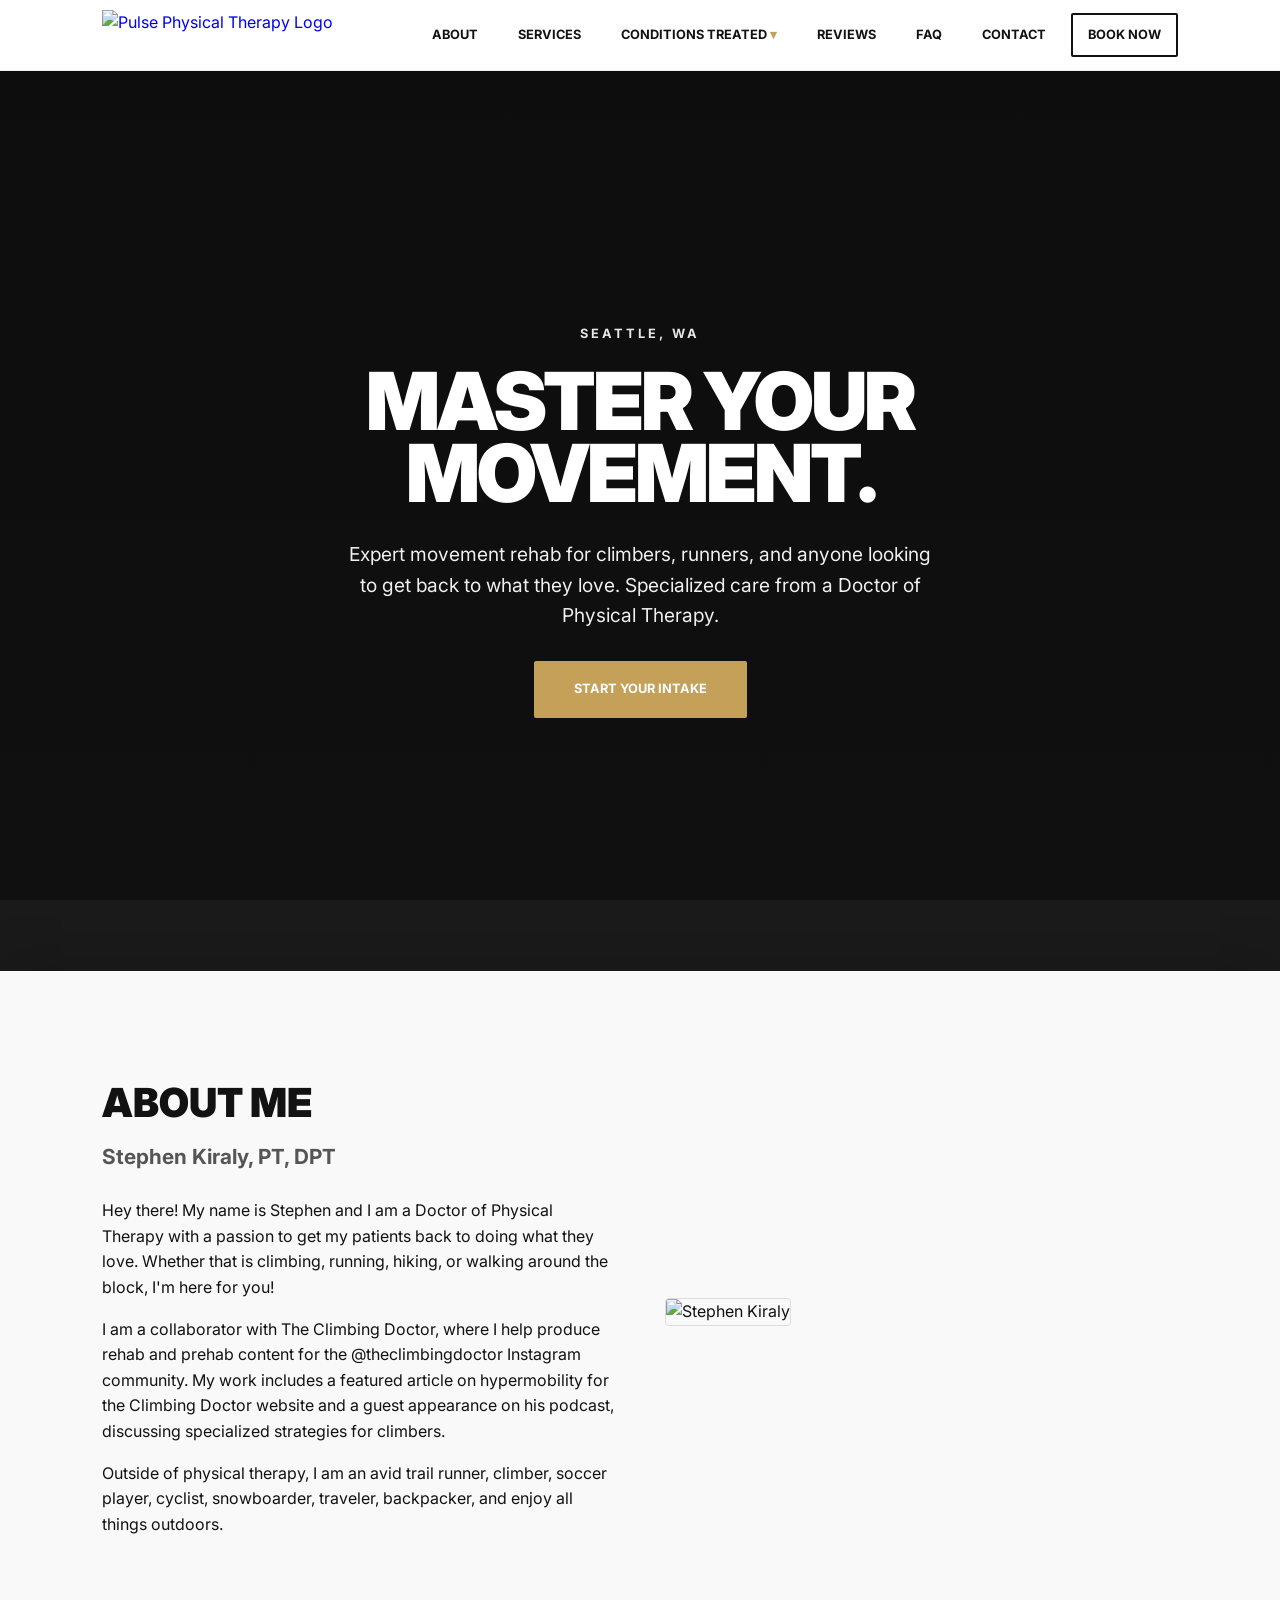
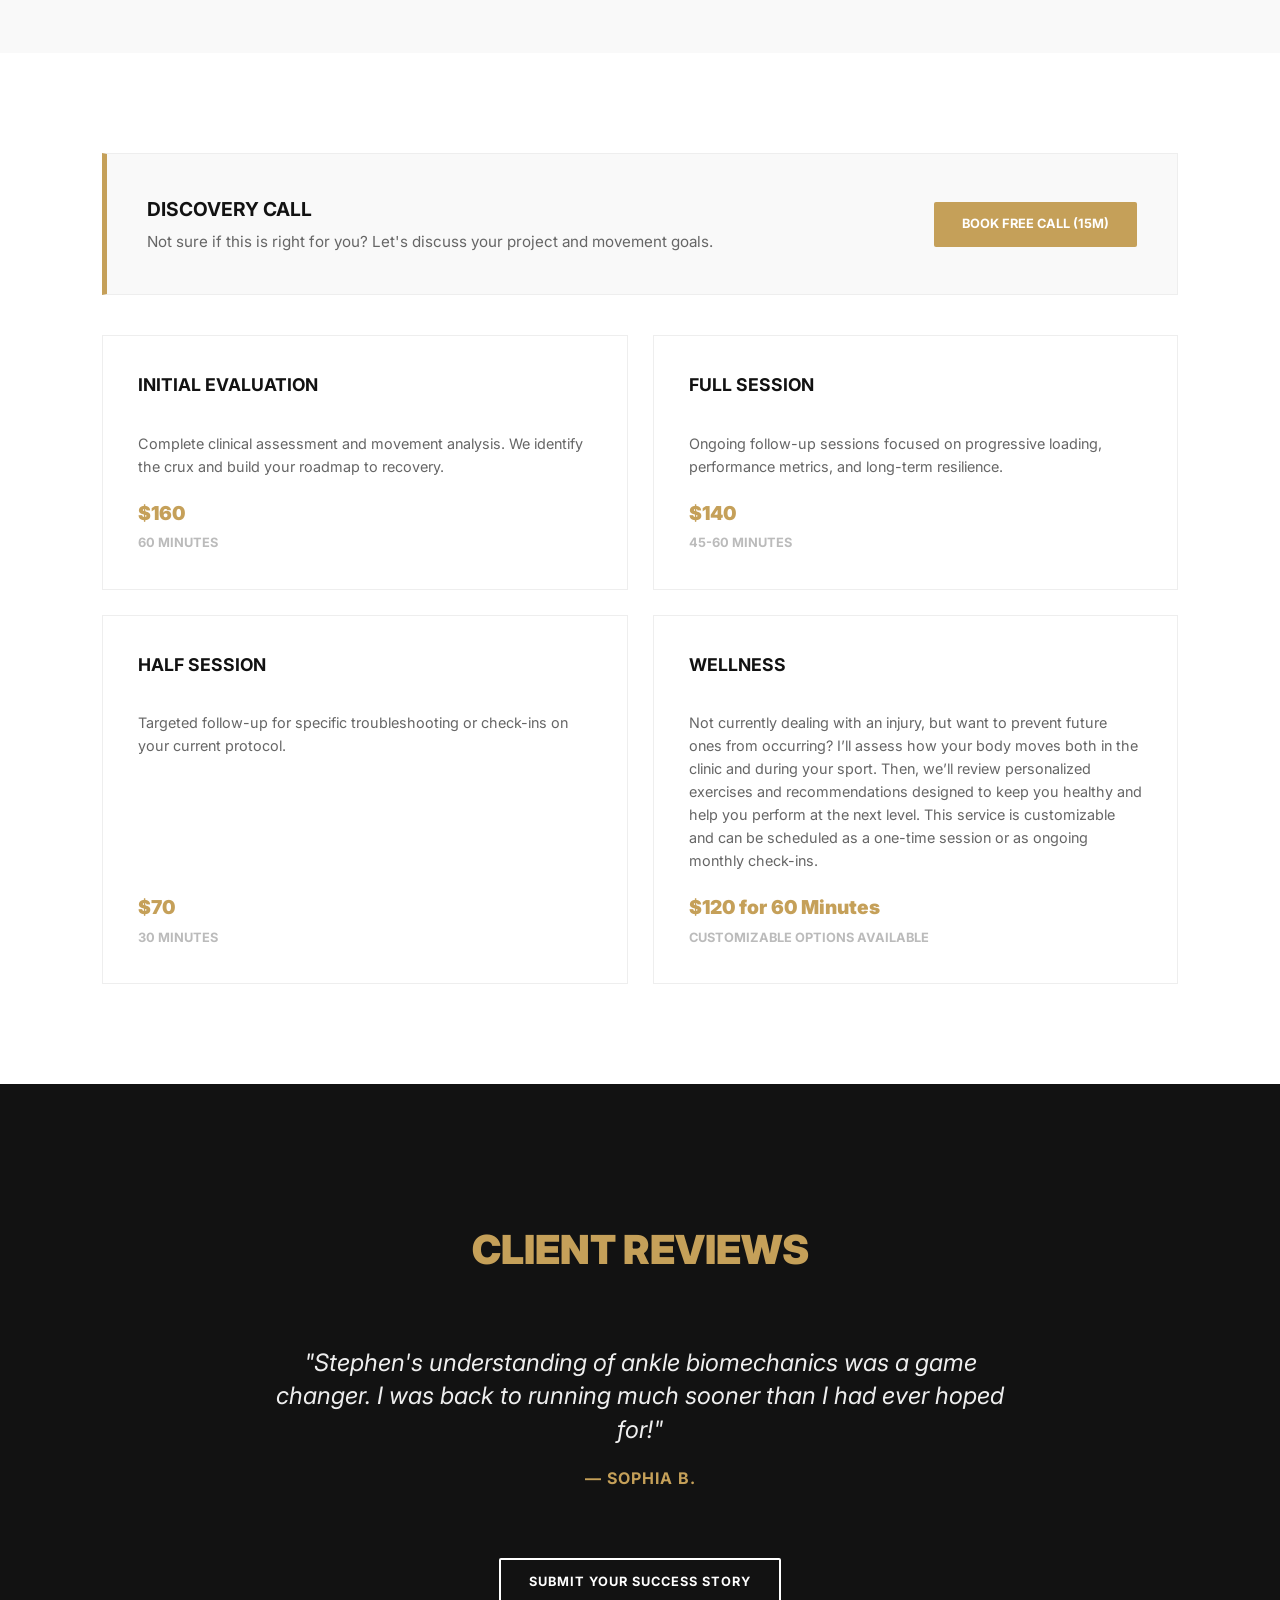
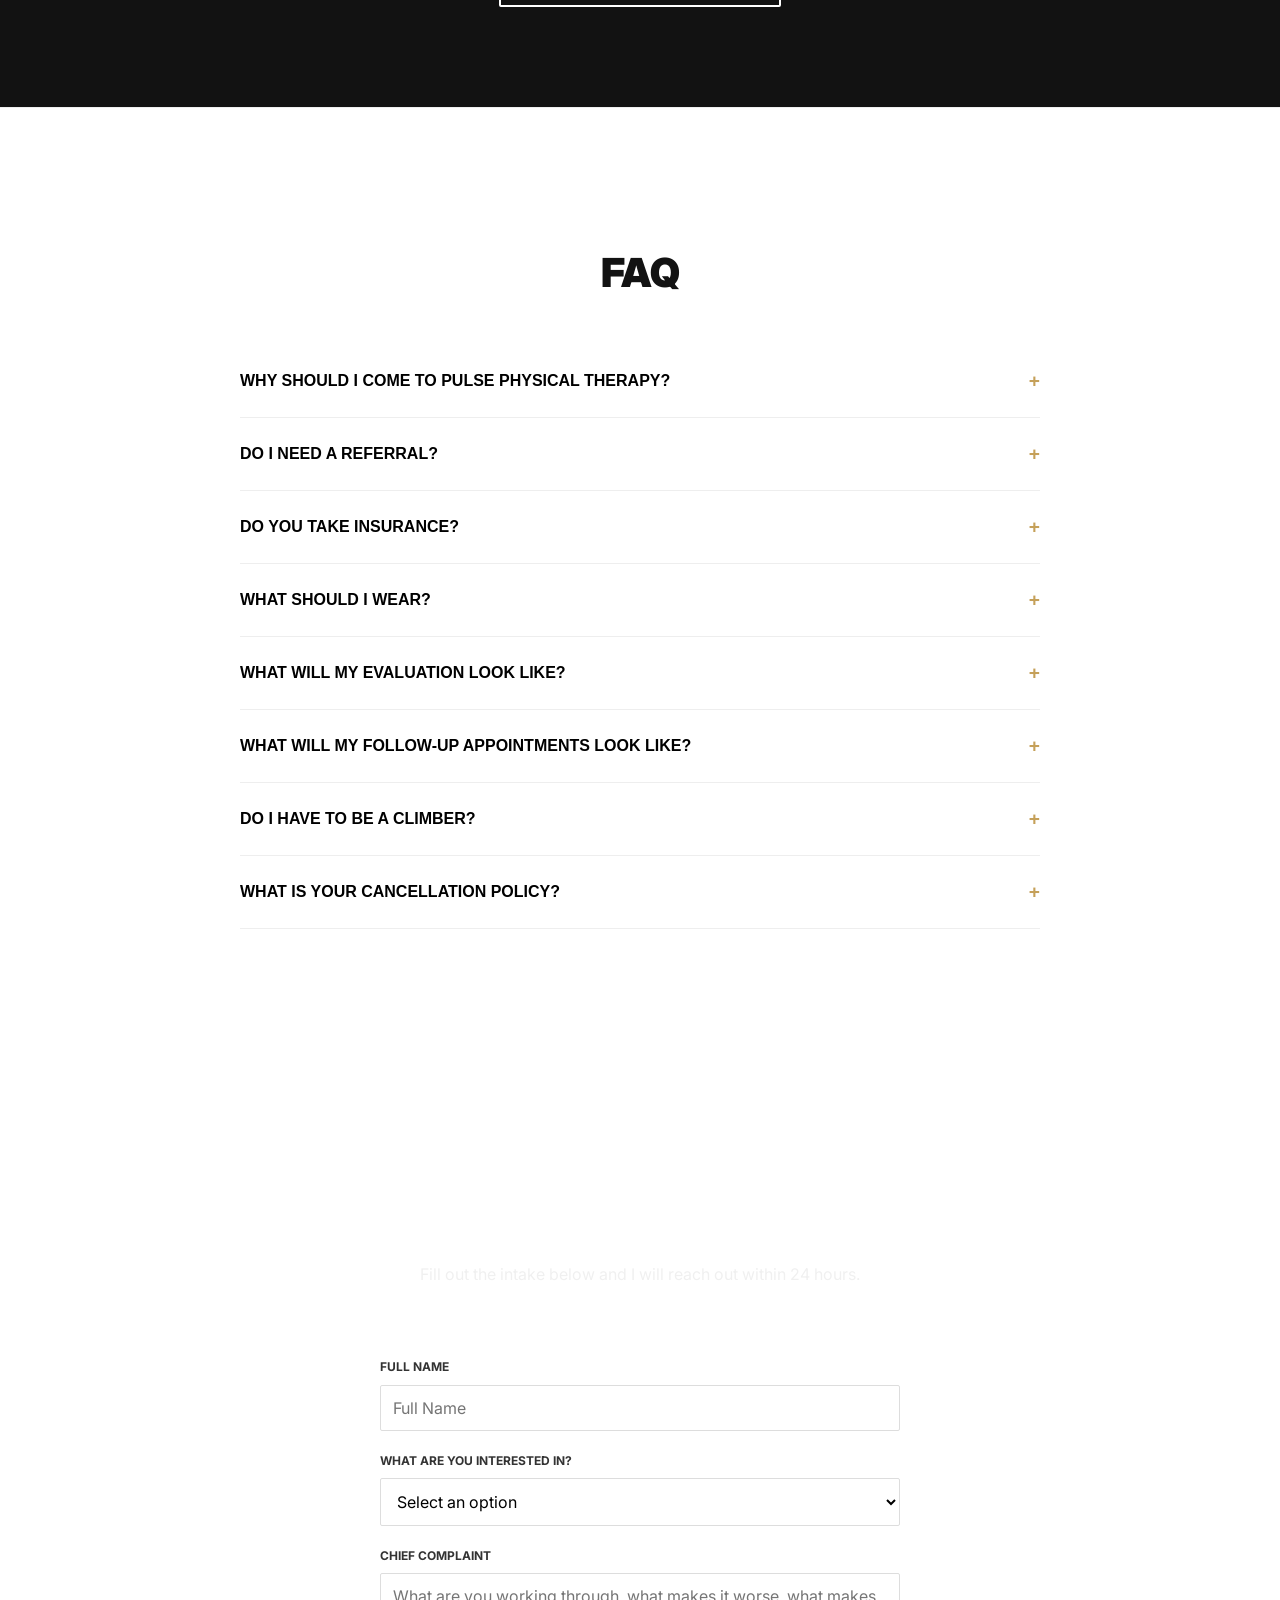
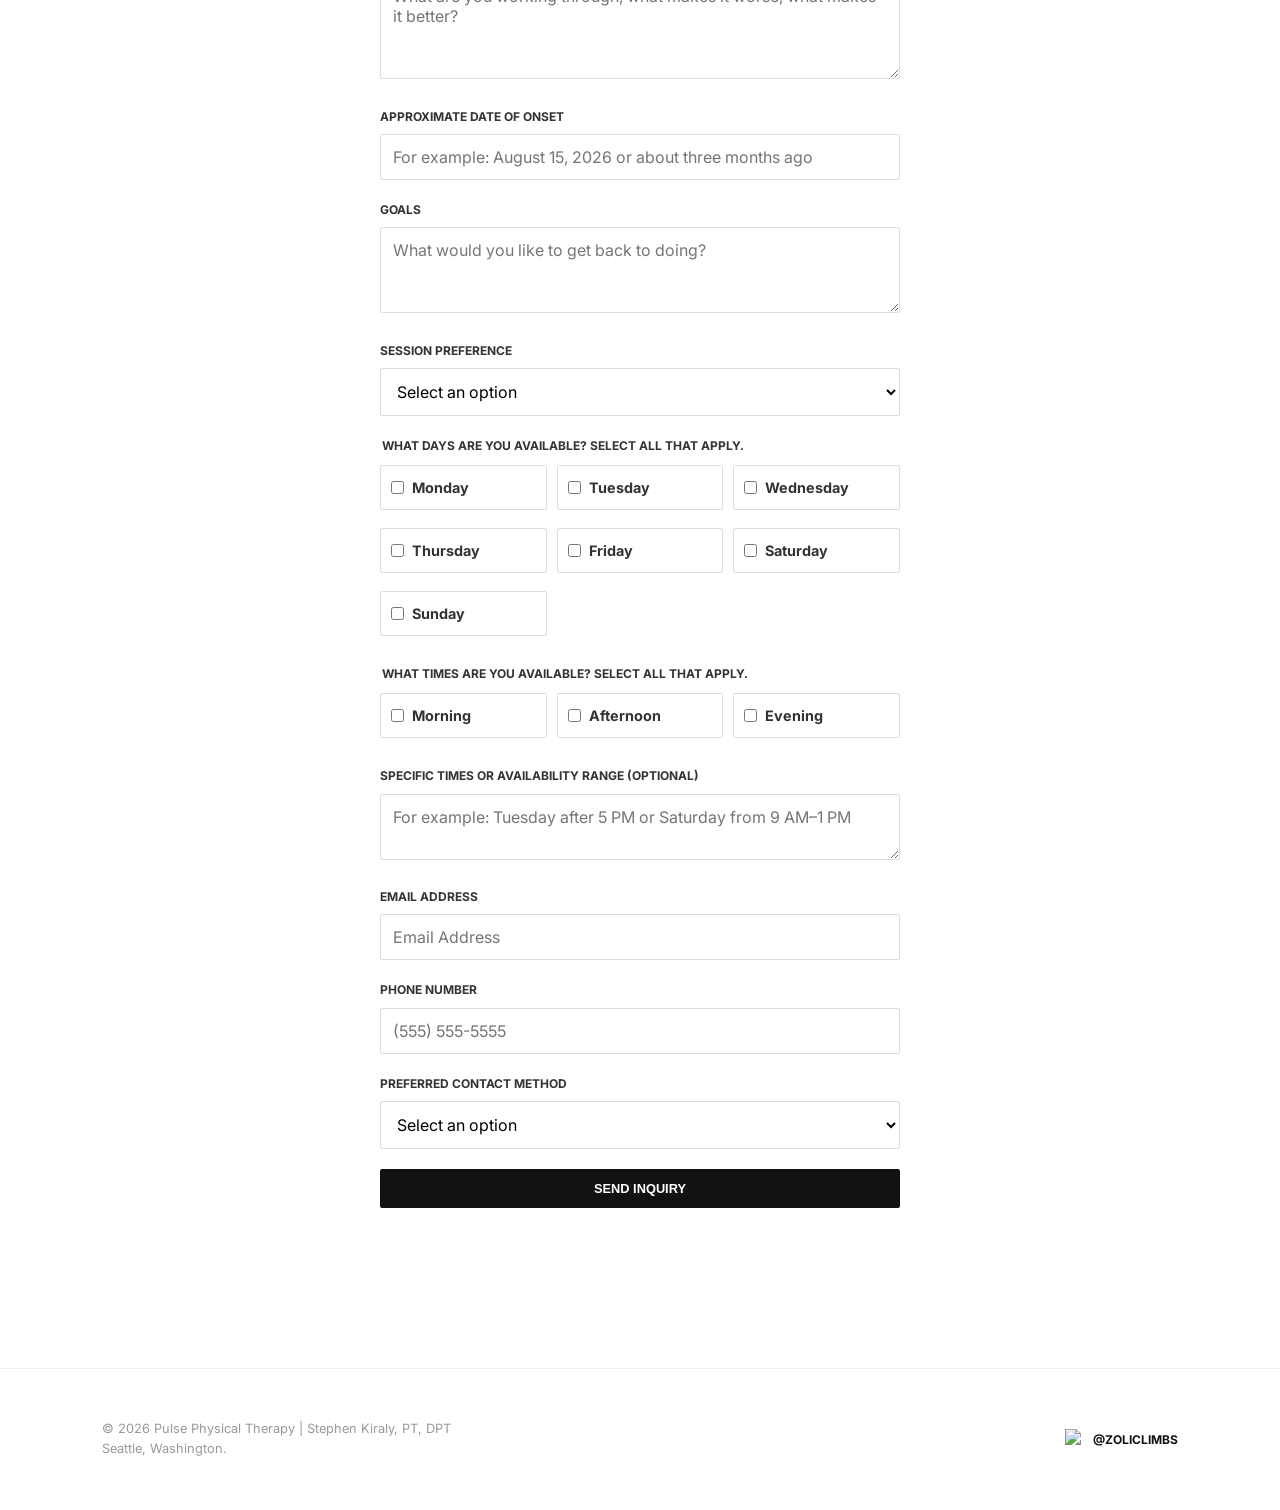
==== commit 87a33a91: "Add files via upload" ====
--- a/index.html
+++ b/index.html
@@ -196,12 +196,14 @@
                 <button class="dropdown-toggle" type="button" aria-expanded="false">Conditions Treated</button>
                 <div class="dropdown-menu">
                     <a href="shoulder-pain.html">Shoulder Pain</a>
+                    <a href="elbow-pain.html">Elbow Pain</a>
+                    <a href="wrist-and-hand-pain.html">Wrist and Hand Pain</a>
+                    <a href="low-back-pain.html">Low Back Pain</a>
                     <a href="knee-pain.html">Knee Pain</a>
                     <a href="ankle-pain.html">Ankle Pain</a>
-                    <a href="soccer-injuries.html">Soccer Injuries</a>
                     <a href="climbing-injuries.html">Climbing Injuries</a>
                     <a href="running-injuries.html">Running Injuries</a>
-                    <a href="low-back-pain.html">Low Back Pain</a>
+                    <a href="soccer-injuries.html">Soccer Injuries</a>
                     <a href="cycling-injuries.html">Cycling Injuries</a>
                 </div>
             </div>
@@ -355,7 +357,7 @@
             <div class="faq-item">
                 <button class="faq-question">What will my follow-up appointments look like?</button>
                 <div class="faq-answer">
-                    <p>Follow-up sessions focus dialling in your loading protocols, assessing progress through performance metrics, and adjusting your plan as you return to higher-intensity activities. These are active sessions designed to ensure long-term resilience, not just a quick fix.</p>
+                    <p>Follow-up sessions focus on dialing in your loading protocols, assessing progress through performance metrics, and adjusting your plan as you return to higher-intensity activities. These are active sessions designed to ensure long-term resilience, not just a quick fix.</p>
                 </div>
             </div>
             <div class="faq-item">
@@ -380,12 +382,6 @@
             <label>Full Name</label>
             <input type="text" name="name" required placeholder="Full Name">
 
-            <label>Email Address</label>
-            <input type="email" name="_replyto" required placeholder="Email Address">
-
-            <label>Phone Number</label>
-            <input type="tel" name="phone" required placeholder="(555) 555-5555">
-            
             <label>What are you interested in?</label>
             <select name="interest" required>
                 <option value="" disabled selected>Select an option</option>
@@ -394,19 +390,22 @@
                 <option value="Treatment">Treatment — available after an evaluation</option>
                 <option value="Wellness">Wellness</option>
             </select>
-            
-            <label>Preferred Contact Method</label>
-            <select name="contact_method" id="contact_method" required>
+
+            <label>Chief Complaint</label>
+            <textarea name="chief_complaint" rows="4" required placeholder="What are you working through, what makes it worse, what makes it better?"></textarea>
+
+            <label>Approximate Date of Onset</label>
+            <input type="text" name="date_of_onset" required placeholder="For example: August 15, 2026 or about three months ago">
+
+            <label>Goals</label>
+            <textarea name="goals" rows="3" required placeholder="What would you like to get back to doing?"></textarea>
+
+            <label>Session Preference</label>
+            <select name="preference" required>
                 <option value="" disabled selected>Select an option</option>
-                <option value="Email">Email</option>
-                <option value="Phone">Phone Call / Text</option>
+                <option value="Online / Remote">Online / Remote</option>
+                <option value="In person — location coordinated after inquiry">In person — location coordinated after inquiry</option>
             </select>
-
-            <label>Current Symptoms/Goals</label>
-            <textarea name="symptoms" rows="4" required placeholder="What are you working through?"></textarea>
-            
-            <label>What have you tried?</label>
-            <textarea name="past_treatments" rows="3" required placeholder="Rest, ice, other therapy, etc."></textarea>
 
             <fieldset class="choice-group">
                 <legend>What days are you available? Select all that apply.</legend>
@@ -432,14 +431,20 @@
 
             <label>Specific Times or Availability Range (Optional)</label>
             <textarea name="availability_details" rows="2" placeholder="For example: Tuesday after 5 PM or Saturday from 9 AM–1 PM"></textarea>
-            
-            <label>Session Preference</label>
-            <select name="preference" required>
+
+            <label>Email Address</label>
+            <input type="email" name="_replyto" required placeholder="Email Address">
+
+            <label>Phone Number</label>
+            <input type="tel" name="phone" required placeholder="(555) 555-5555">
+
+            <label>Preferred Contact Method</label>
+            <select name="contact_method" id="contact_method" required>
                 <option value="" disabled selected>Select an option</option>
-                <option value="Online / Remote">Online / Remote</option>
-                <option value="In person — location coordinated after inquiry">In person — location coordinated after inquiry</option>
+                <option value="Email">Email</option>
+                <option value="Phone">Phone Call / Text</option>
             </select>
-            
+
             <button type="submit" class="btn-main" style="width: 100%;">Send Inquiry</button>
         </form>
     </section>
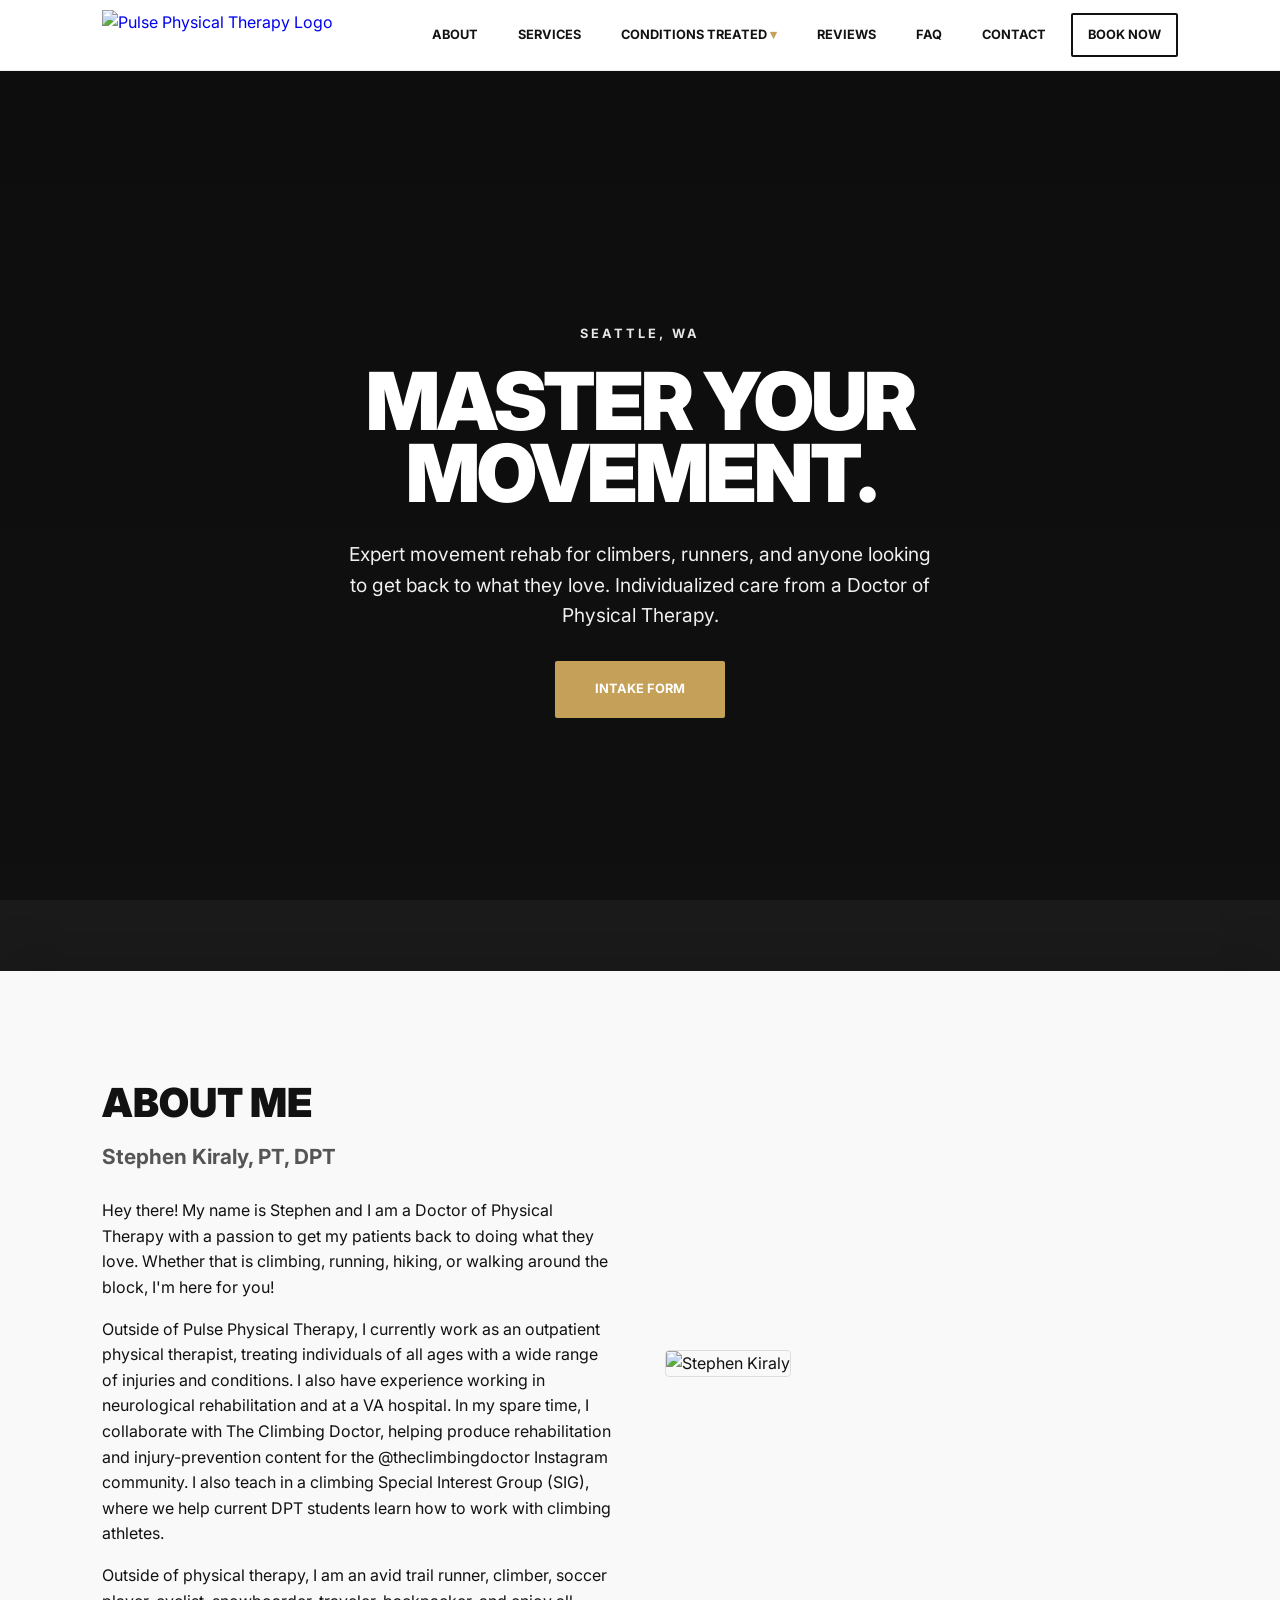
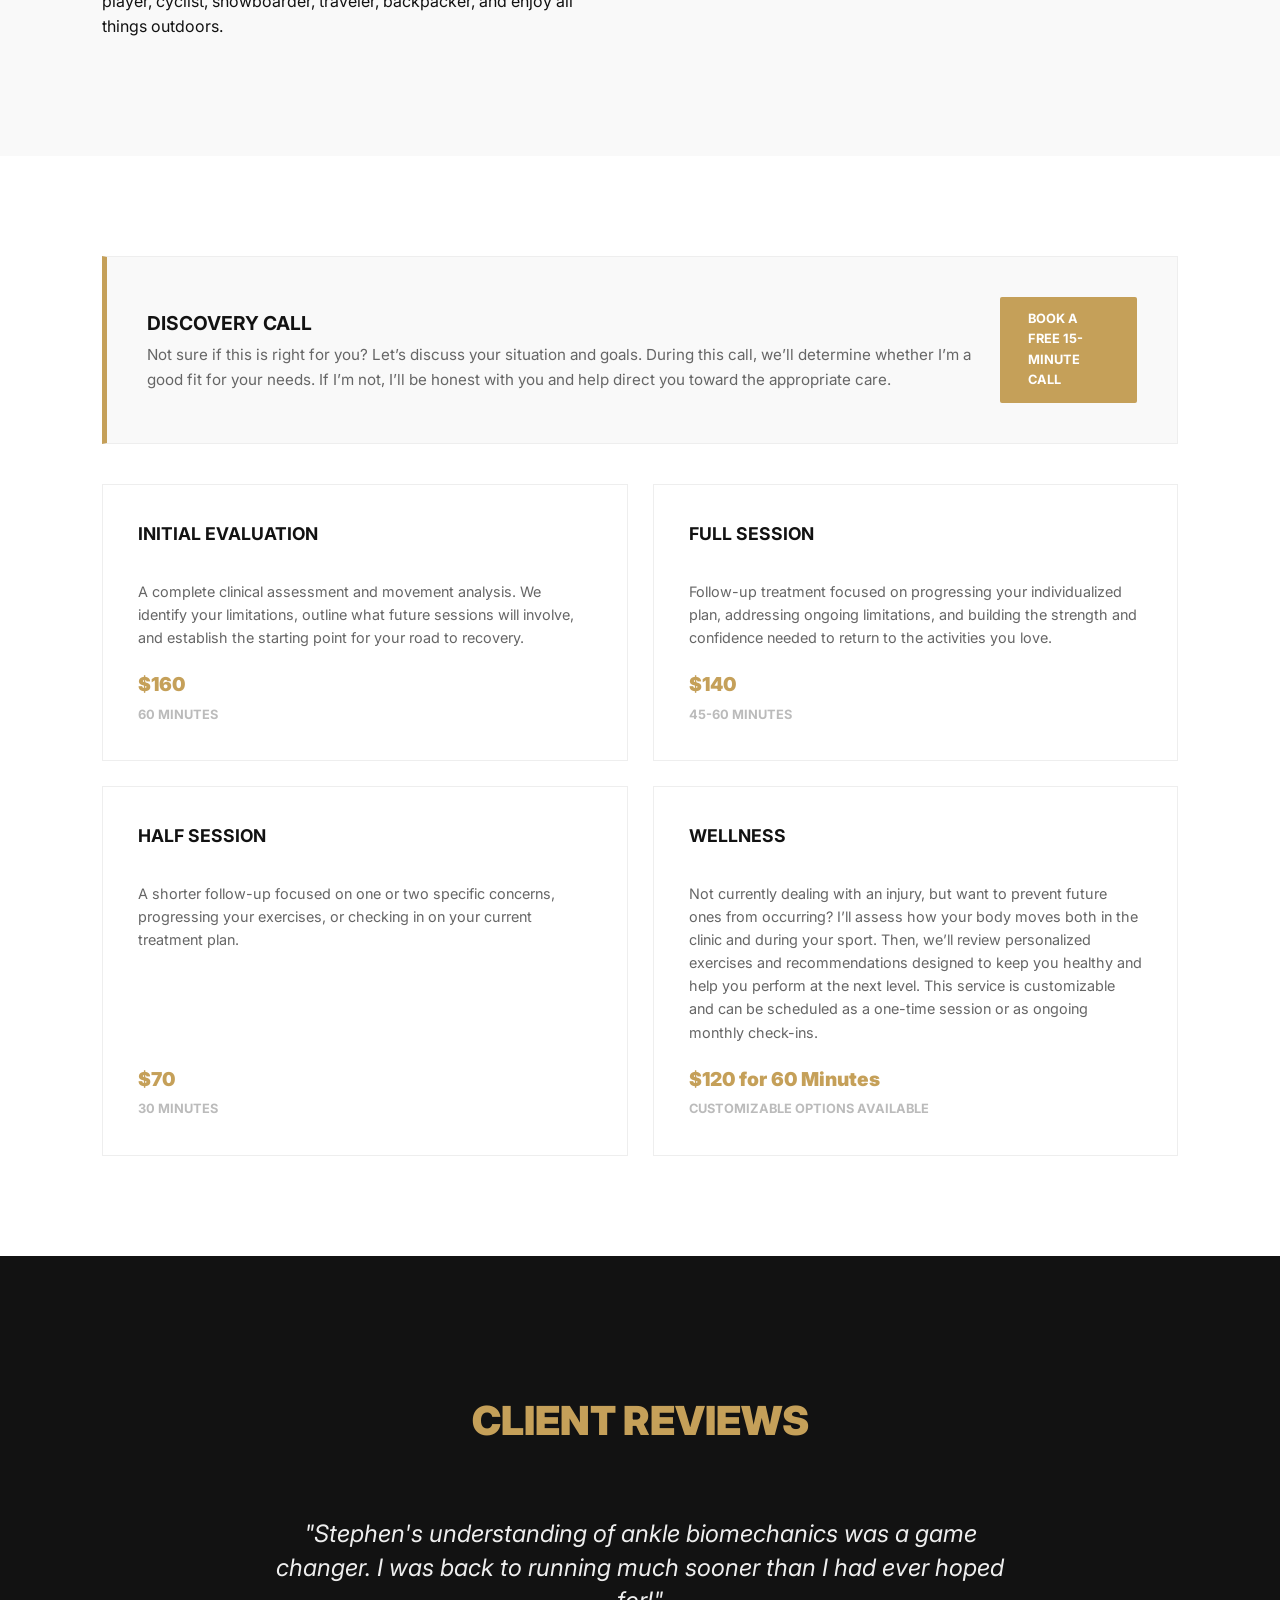
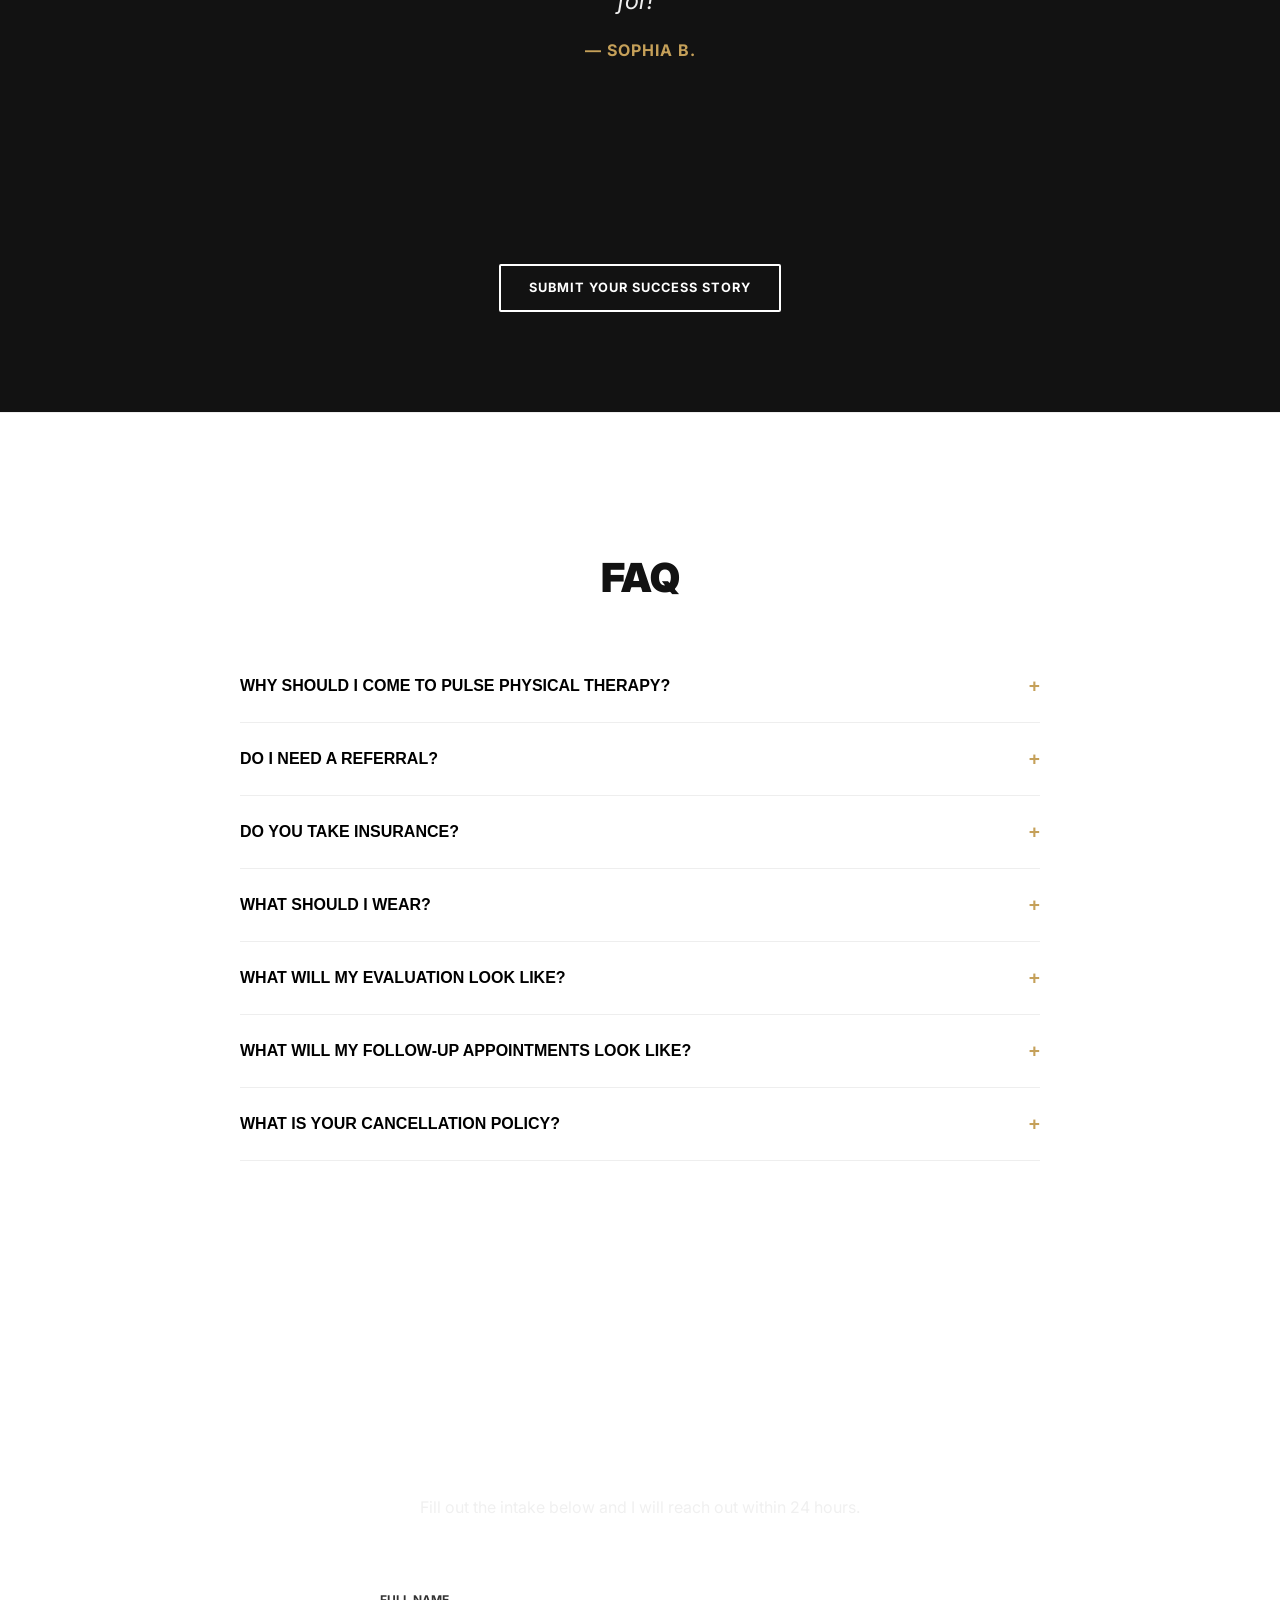
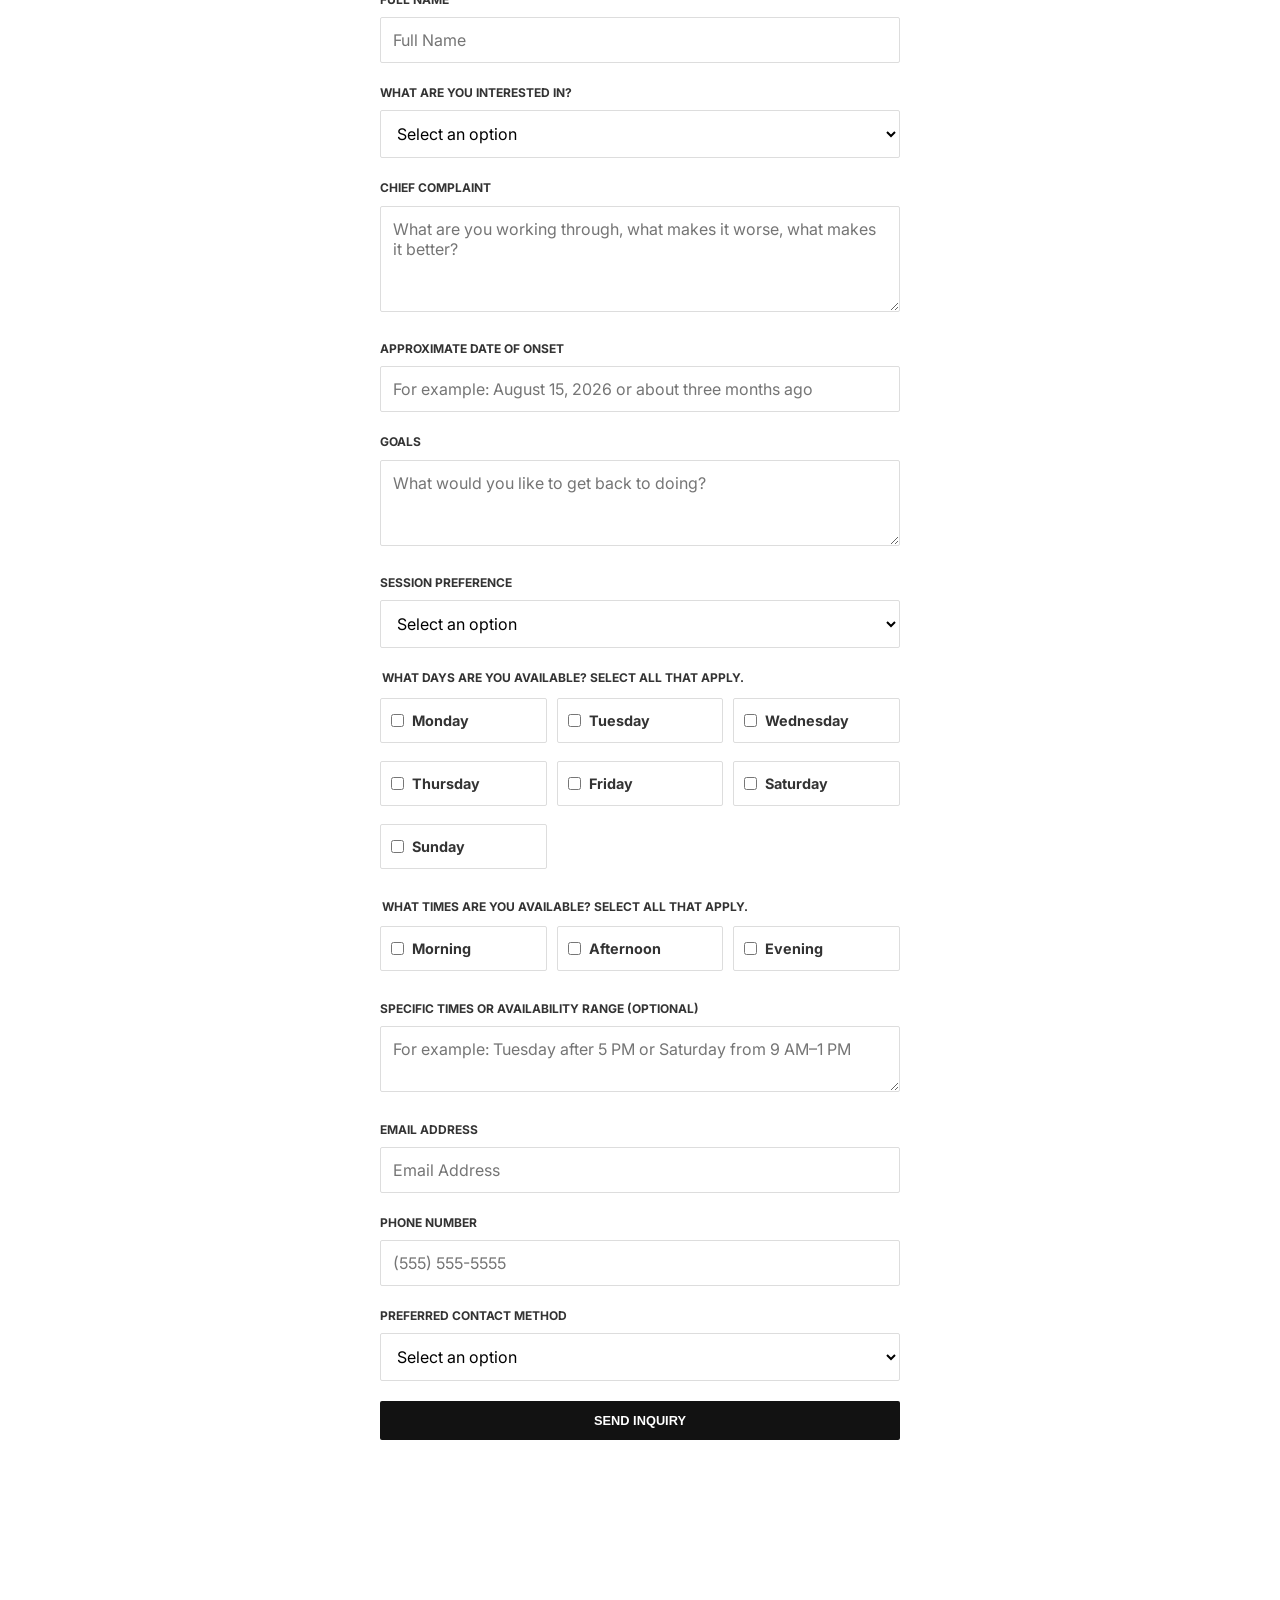
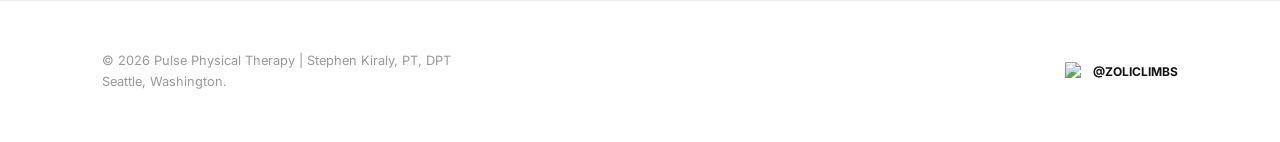
==== commit 4dde7ff3: "Add files via upload" ====
--- a/index.html
+++ b/index.html
@@ -3,12 +3,12 @@
 <head>
     <meta charset="UTF-8">
     <meta name="viewport" content="width=device-width, initial-scale=1.0">
-    <title>Pulse Physical Therapy | Climbing & Running Specialist</title>
+    <title>Pulse Physical Therapy | Individualized Physical Therapy in Seattle</title>
     
     <link rel="icon" type="image/png" href="favicon.png">
     <link rel="apple-touch-icon" href="favicon.png">
     
-    <meta name="description" content="Pulse Physical Therapy - Specialized rehab and movement beta for climbers, runners, and mountain athletes in Seattle.">
+    <meta name="description" content="Individualized physical therapy for orthopedic injuries, active adults, runners, climbers, cyclists, and field-sport athletes in Seattle.">
     <meta name="keywords" content="climbing physical therapy seattle, running rehab seattle, bouldering injuries, mountain athlete performance, DPT seattle, Pulse Physical Therapy, Stephen Kiraly">
     <meta name="author" content="Stephen Kiraly">
 
@@ -218,8 +218,8 @@
         <div class="hero-content">
             <span class="hero-label">Seattle, WA</span>
             <h1>MASTER YOUR<br>MOVEMENT.</h1>
-            <p>Expert movement rehab for climbers, runners, and anyone looking to get back to what they love. Specialized care from a Doctor of Physical Therapy.</p>
-            <a href="#contact" class="btn-main" style="padding: 18px 40px; background: var(--accent); color: #fff; border: none;">Start Your Intake</a>
+            <p>Expert movement rehab for climbers, runners, and anyone looking to get back to what they love. Individualized care from a Doctor of Physical Therapy.</p>
+            <a href="#contact" class="btn-main" style="padding: 18px 40px; background: var(--accent); color: #fff; border: none;">Intake Form</a>
         </div>
     </header>
 
@@ -228,7 +228,7 @@
             <h2>About Me</h2>
             <h3 class="about-subtitle">Stephen Kiraly, PT, DPT</h3>
             <p>Hey there! My name is Stephen and I am a Doctor of Physical Therapy with a passion to get my patients back to doing what they love. Whether that is climbing, running, hiking, or walking around the block, I'm here for you! </p>
-            <p>I am a collaborator with The Climbing Doctor, where I help produce rehab and prehab content for the @theclimbingdoctor Instagram community. My work includes a featured article on hypermobility for the Climbing Doctor website and a guest appearance on his podcast, discussing specialized strategies for climbers.</p>
+            <p>Outside of Pulse Physical Therapy, I currently work as an outpatient physical therapist, treating individuals of all ages with a wide range of injuries and conditions. I also have experience working in neurological rehabilitation and at a VA hospital. In my spare time, I collaborate with The Climbing Doctor, helping produce rehabilitation and injury-prevention content for the @theclimbingdoctor Instagram community. I also teach in a climbing Special Interest Group (SIG), where we help current DPT students learn how to work with climbing athletes.</p>
             <p>Outside of physical therapy, I am an avid trail runner, climber, soccer player, cyclist, snowboarder, traveler, backpacker, and enjoy all things outdoors.</p>
         </div>
         <div>
@@ -240,29 +240,29 @@
         <div class="discovery-banner">
             <div class="discovery-text">
                 <h3>Discovery Call</h3>
-                <p>Not sure if this is right for you? Let's discuss your project and movement goals.</p>
+                <p>Not sure if this is right for you? Let’s discuss your situation and goals. During this call, we’ll determine whether I’m a good fit for your needs. If I’m not, I’ll be honest with you and help direct you toward the appropriate care.</p>
             </div>
             <div>
-                <a href="#contact" class="btn-main" style="background: var(--accent);">Book Free Call (15m)</a>
+                <a href="#contact" class="btn-main" style="background: var(--accent);">Book a Free 15-Minute Call</a>
             </div>
         </div>
 
         <div class="grid">
             <div class="card">
                 <h3>Initial Evaluation</h3>
-                <p>Complete clinical assessment and movement analysis. We identify the crux and build your roadmap to recovery.</p>
+                <p>A complete clinical assessment and movement analysis. We identify your limitations, outline what future sessions will involve, and establish the starting point for your road to recovery.</p>
                 <span class="price">$160</span>
                 <span class="duration">60 Minutes</span>
             </div>
             <div class="card">
                 <h3>Full Session</h3>
-                <p>Ongoing follow-up sessions focused on progressive loading, performance metrics, and long-term resilience.</p>
+                <p>Follow-up treatment focused on progressing your individualized plan, addressing ongoing limitations, and building the strength and confidence needed to return to the activities you love.</p>
                 <span class="price">$140</span>
                 <span class="duration">45-60 Minutes</span>
             </div>
             <div class="card">
                 <h3>Half Session</h3>
-                <p>Targeted follow-up for specific troubleshooting or check-ins on your current protocol.</p>
+                <p>A shorter follow-up focused on one or two specific concerns, progressing your exercises, or checking in on your current treatment plan.</p>
                 <span class="price">$70</span>
                 <span class="duration">30 Minutes</span>
             </div>
@@ -285,8 +285,8 @@
                     <p class="testimonial-author">— Sophia B.</p>
                 </div>
                 <div class="testimonial-item">
-                    <p class="testimonial-text">"Finally, a provider who understands the specific demands of bouldering. The loading protocols were exactly what I needed to get back on the wall."</p>
-                    <p class="testimonial-author">— Client Result</p>
+                    <p class="testimonial-text">"I had an issue with my lat muscle that simply would not go away. I tried many things on my own with no success, so I decided to visit Stephen.<br><br>He was professional and extremely knowledgeable. After just my first session, I noticed improvements in my injury. I highly recommend booking an evaluation at Pulse Physical Therapy."</p>
+                    <p class="testimonial-author">— Andrew C.</p>
                 </div>
             </div>
         </div>
@@ -326,13 +326,13 @@
             <div class="faq-item">
                 <button class="faq-question">Why should I come to Pulse Physical Therapy?</button>
                 <div class="faq-answer">
-                    <p>Standard physical therapy often lacks the sport-specific knowledge required for high-level athletes. At Pulse Physical Therapy, we speak the language of your sport and understand what you need. Whether you are navigating a pulley strain on a boulder or shin splints on a trail, we use evidence-based loading protocols designed specifically for the demands of your sport.</p>
+                    <p>Physical therapy should be tailored to your individual needs, goals, and lifestyle. At Pulse Physical Therapy, I work with people of all ages and activity levels—from those experiencing difficulty with everyday movements to recreational and competitive athletes. Whether you want to walk without pain, return to work, get back on the climbing wall, or run your next race, your treatment will be designed around the activities that matter most to you. Together, we’ll use evidence-based care to help you move with greater confidence and return to doing what you love.</p>
                 </div>
             </div>
             <div class="faq-item">
                 <button class="faq-question">Do I need a referral?</button>
                 <div class="faq-answer">
-                    <p>No. Washington allows direct access to physical therapy for neuromuscular and musculoskeletal conditions, which means you can generally begin treatment without a referral. If you plan to seek out-of-network reimbursement, check with your insurance provider because your individual plan may still require a referral. If your symptoms indicate that another healthcare provider should be involved, I will help direct you to the appropriate care.</p>
+                    <p>No. Washington state allows direct access to physical therapy for neuromuscular and musculoskeletal conditions, which means you can generally begin treatment without a referral. If you plan to seek out-of-network reimbursement, check with your insurance provider because your individual plan may still require a referral. If your symptoms indicate that another healthcare provider should be involved, I will help direct you to the appropriate care.</p>
                 </div>
             </div>
             <div class="faq-item">
@@ -358,12 +358,6 @@
                 <button class="faq-question">What will my follow-up appointments look like?</button>
                 <div class="faq-answer">
                     <p>Follow-up sessions focus on dialing in your loading protocols, assessing progress through performance metrics, and adjusting your plan as you return to higher-intensity activities. These are active sessions designed to ensure long-term resilience, not just a quick fix.</p>
-                </div>
-            </div>
-            <div class="faq-item">
-                <button class="faq-question">Do I have to be a climber?</button>
-                <div class="faq-answer">
-                    <p>No! While bouldering is a specialty, we work with all individuals looking to improve their movement—regardless of whether you run ultramarathons or do underwater basket weaving!</p>
                 </div>
             </div>
             <div class="faq-item">
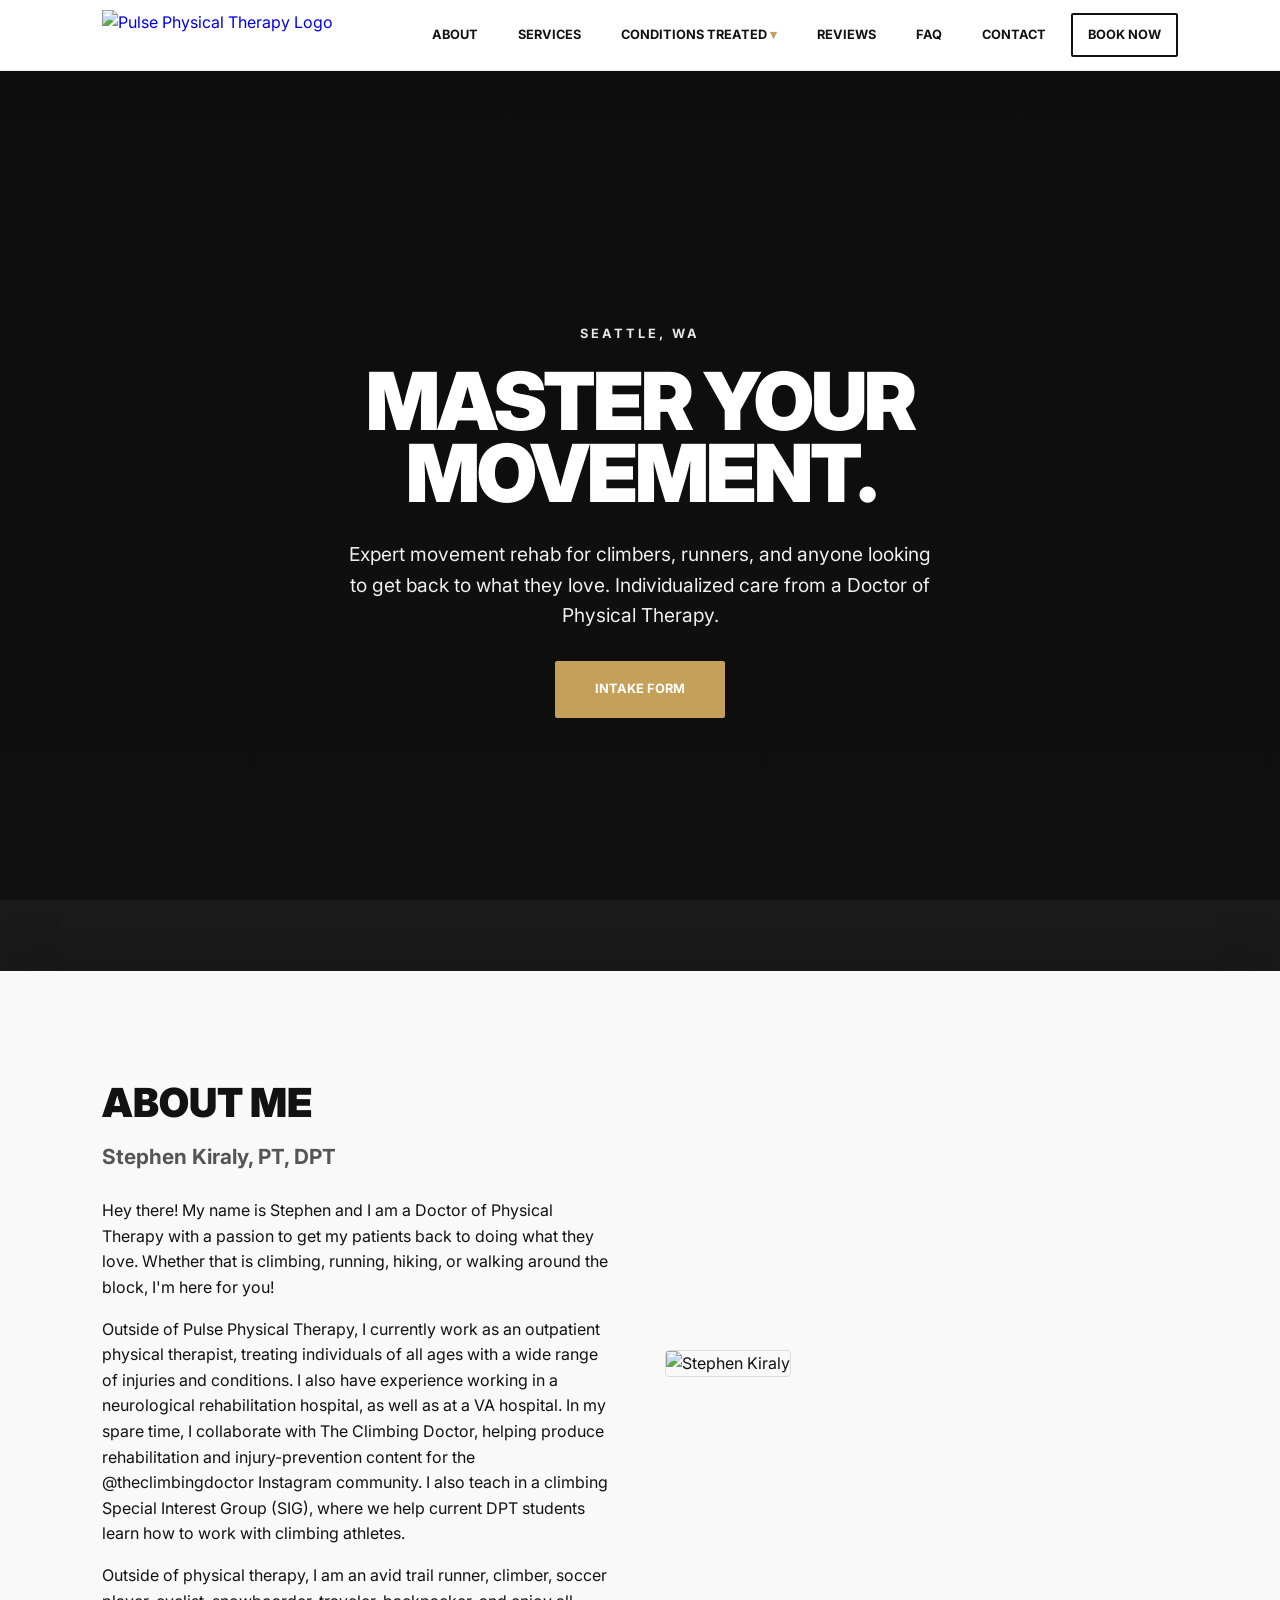
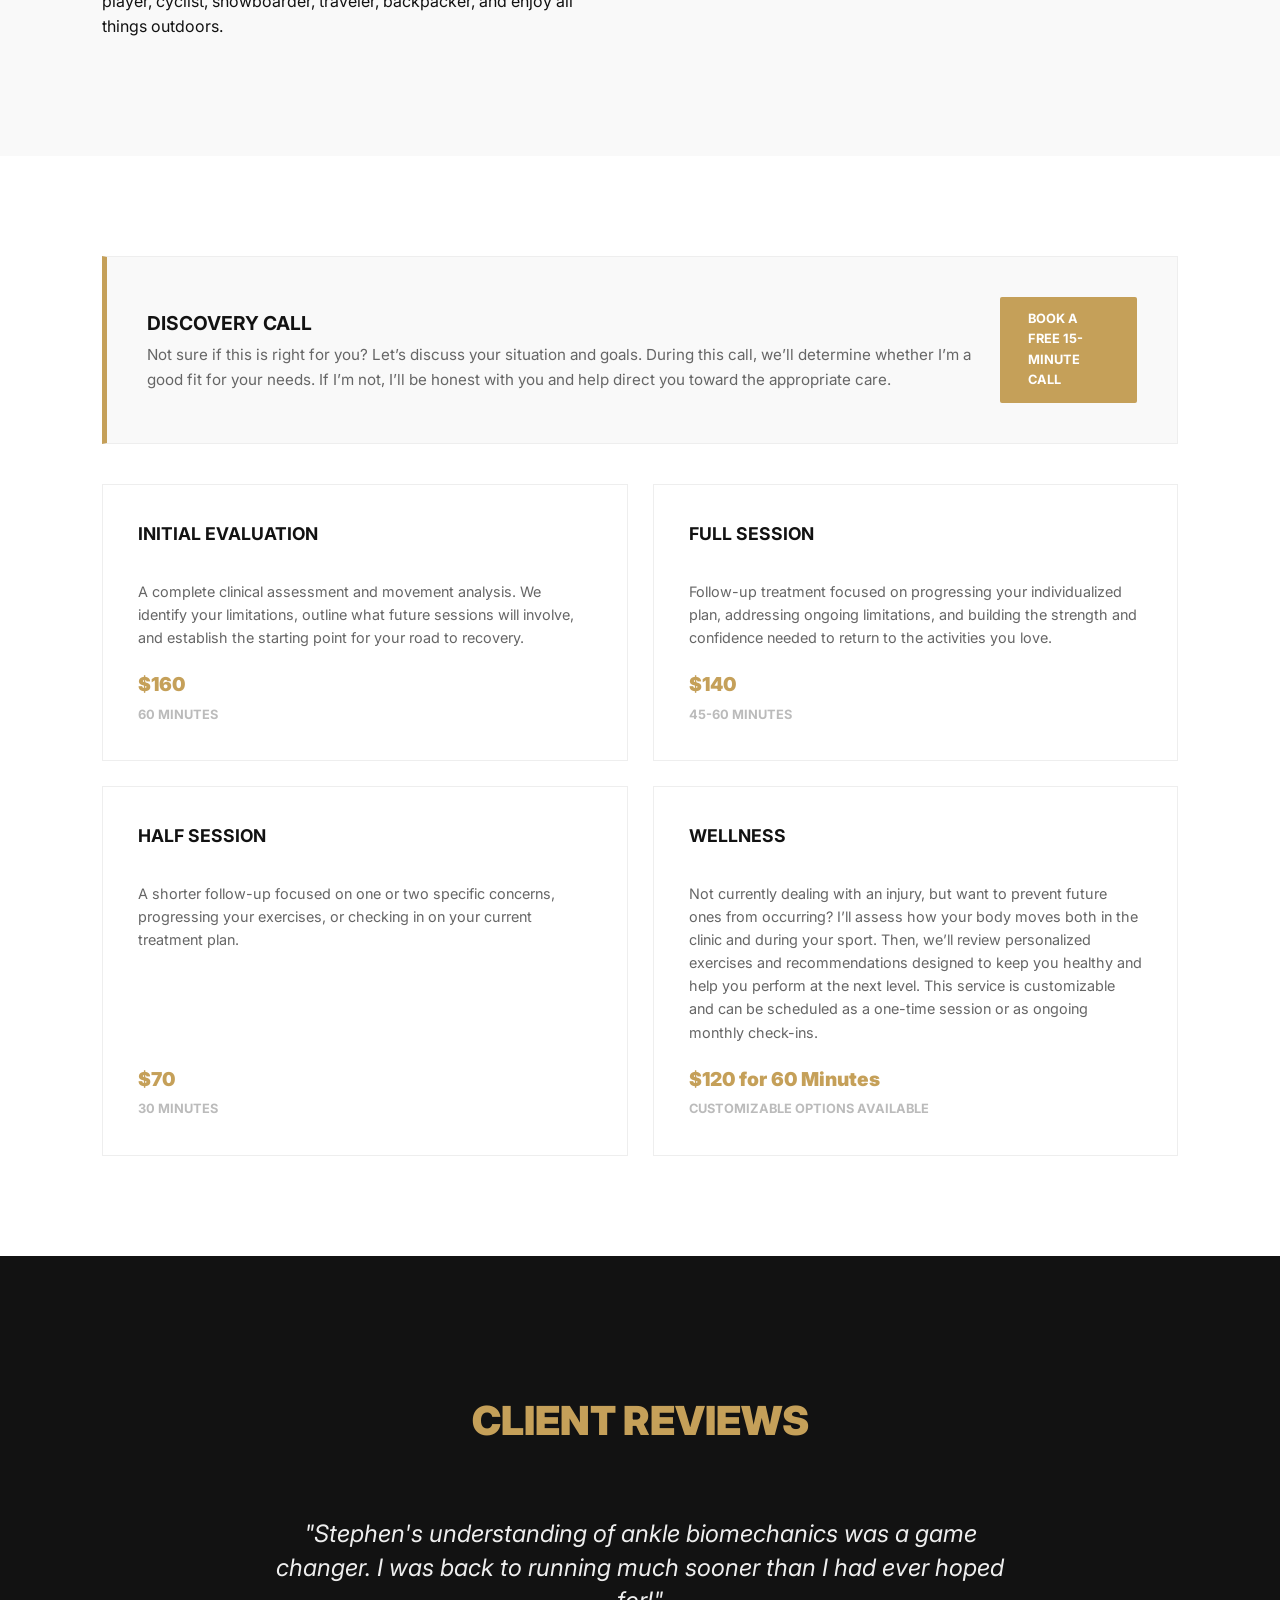
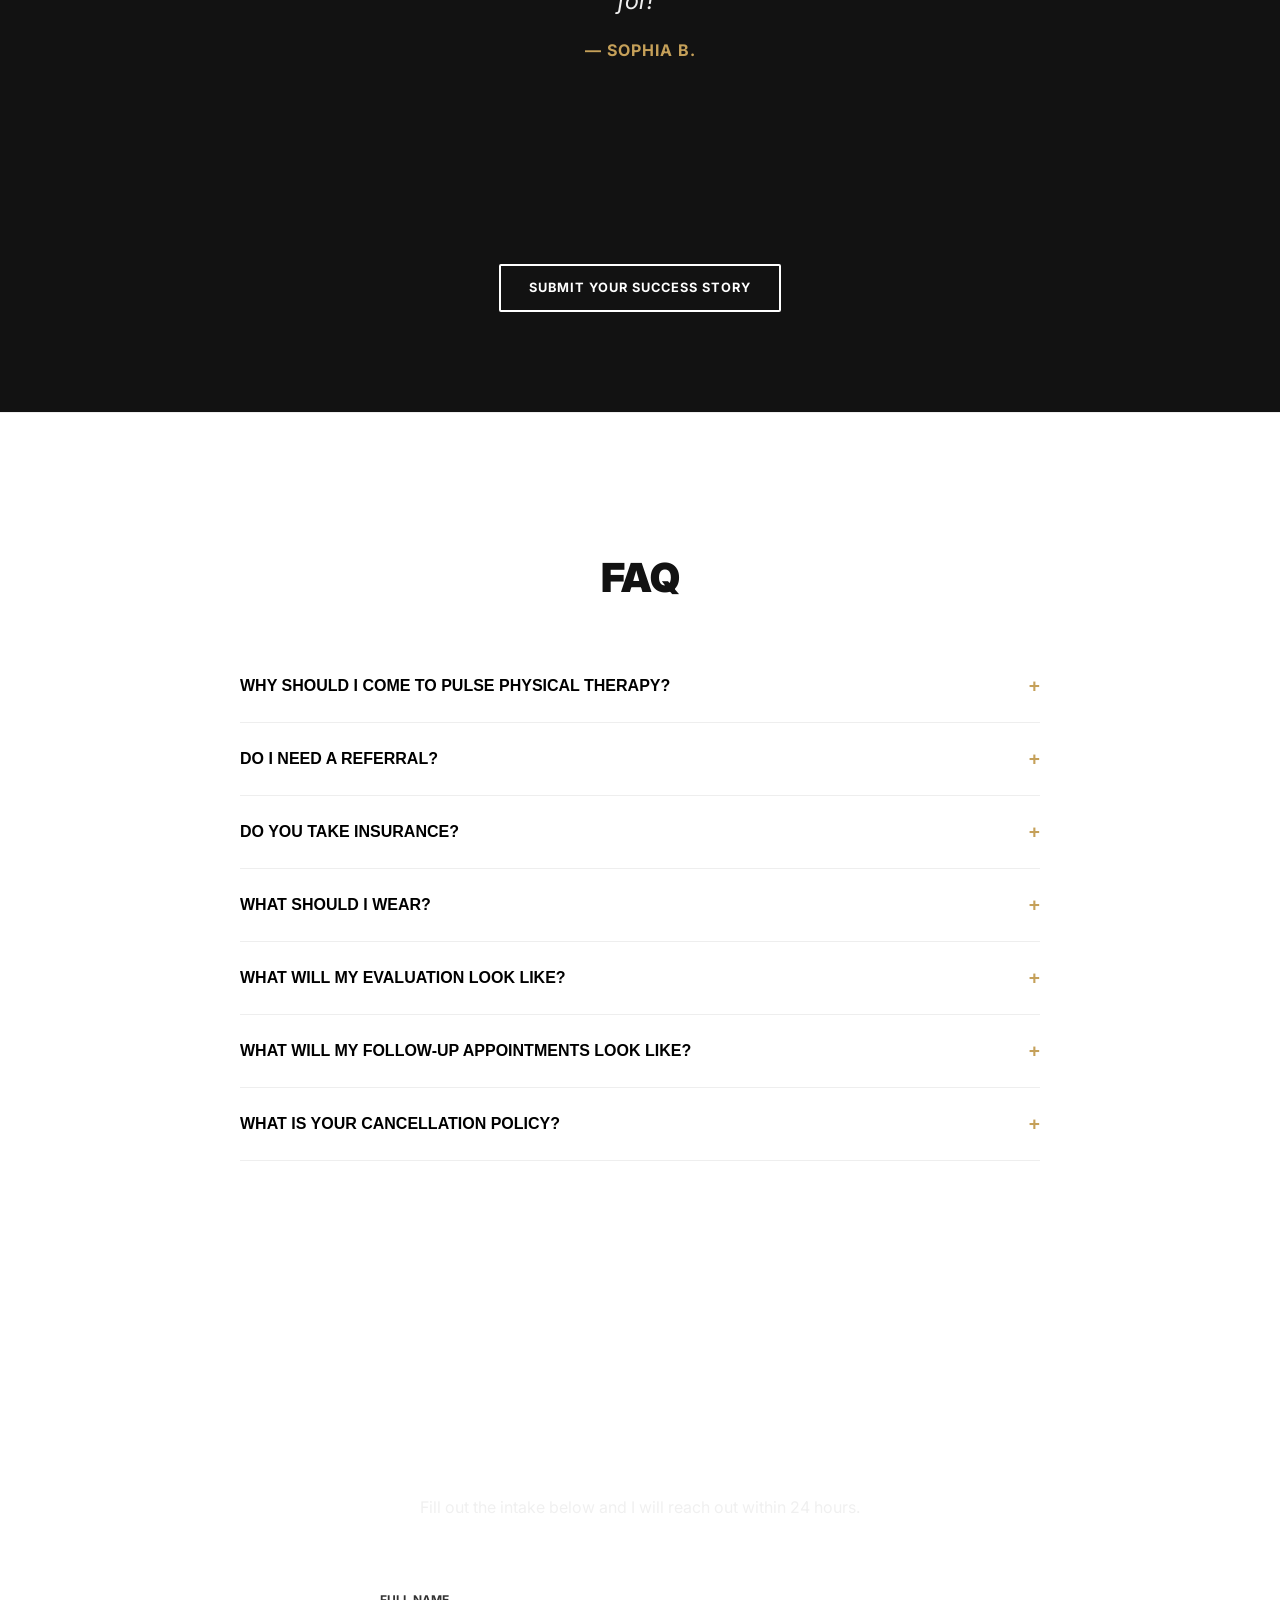
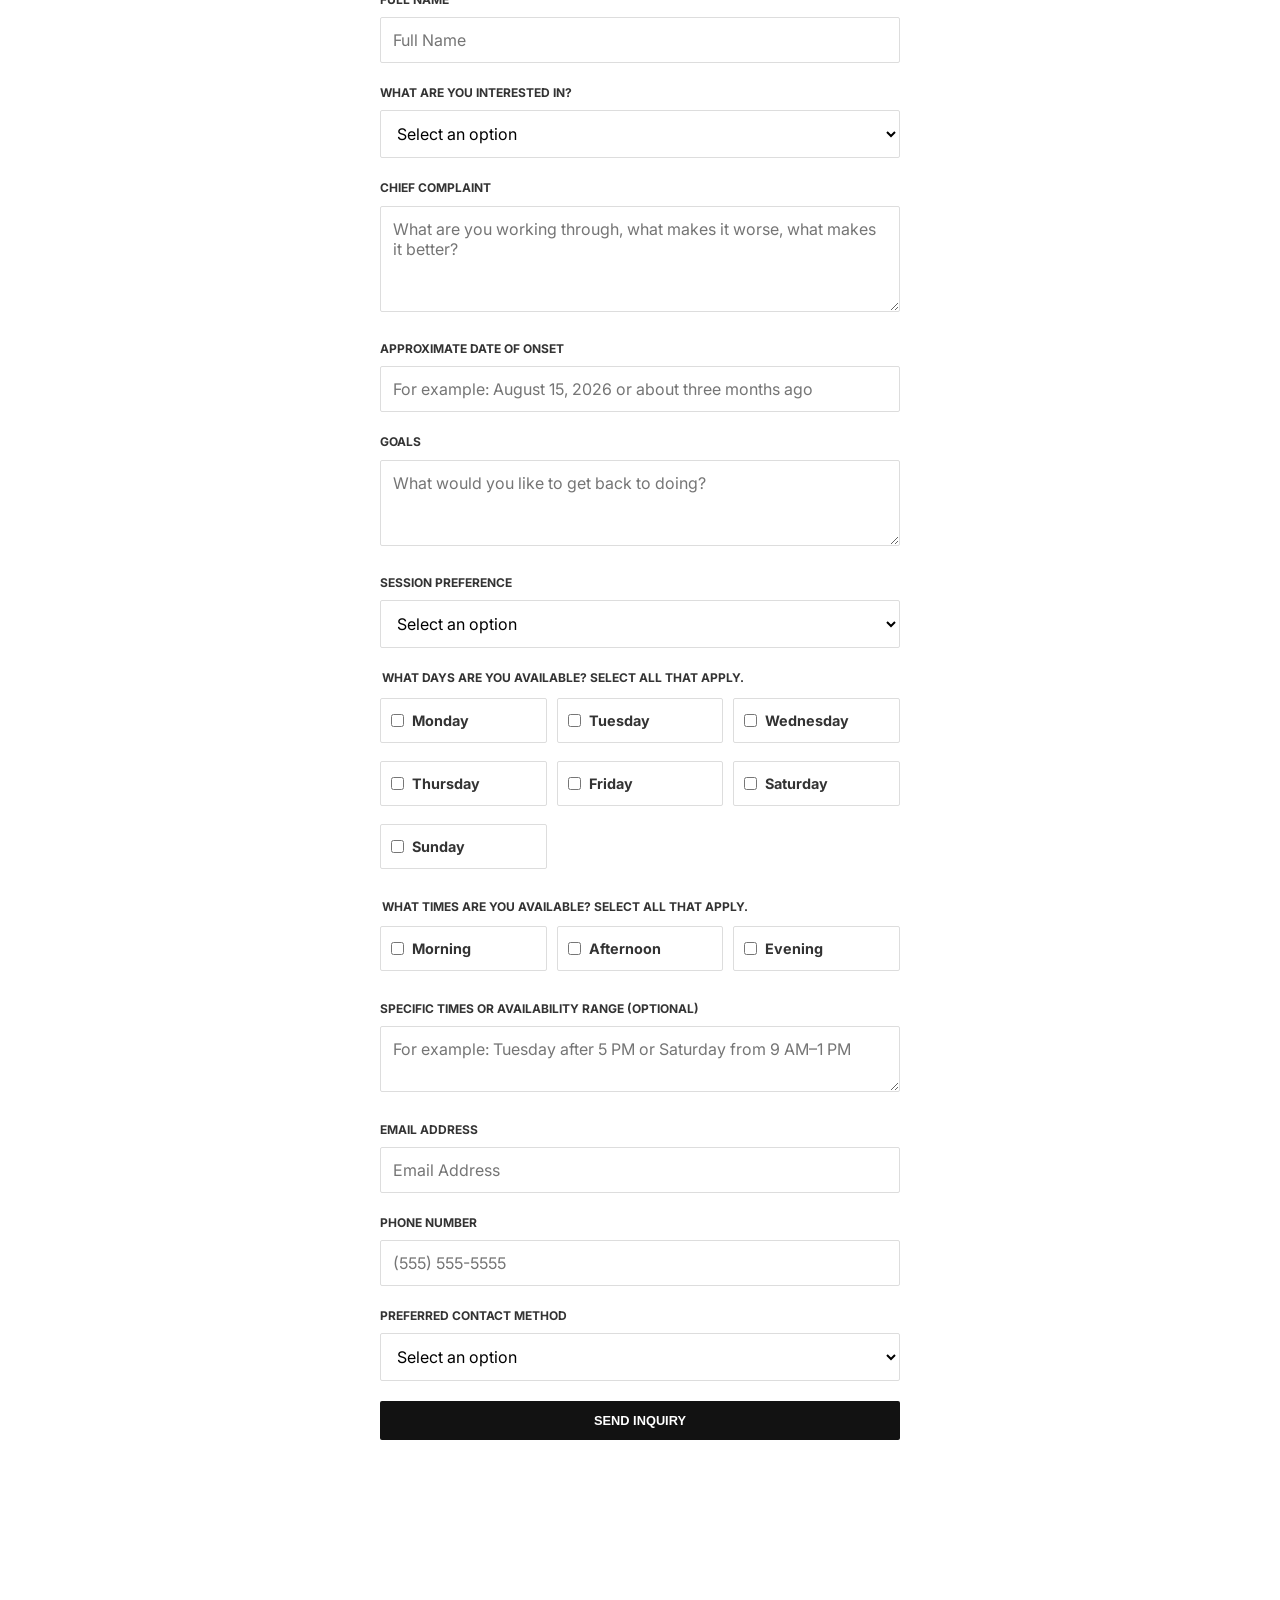
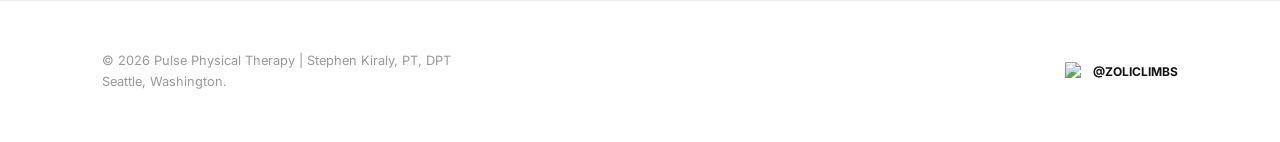
==== commit d64bb48f: "Update index.html" ====
--- a/index.html
+++ b/index.html
@@ -228,7 +228,7 @@
             <h2>About Me</h2>
             <h3 class="about-subtitle">Stephen Kiraly, PT, DPT</h3>
             <p>Hey there! My name is Stephen and I am a Doctor of Physical Therapy with a passion to get my patients back to doing what they love. Whether that is climbing, running, hiking, or walking around the block, I'm here for you! </p>
-            <p>Outside of Pulse Physical Therapy, I currently work as an outpatient physical therapist, treating individuals of all ages with a wide range of injuries and conditions. I also have experience working in neurological rehabilitation and at a VA hospital. In my spare time, I collaborate with The Climbing Doctor, helping produce rehabilitation and injury-prevention content for the @theclimbingdoctor Instagram community. I also teach in a climbing Special Interest Group (SIG), where we help current DPT students learn how to work with climbing athletes.</p>
+            <p>Outside of Pulse Physical Therapy, I currently work as an outpatient physical therapist, treating individuals of all ages with a wide range of injuries and conditions. I also have experience working in a neurological rehabilitation hospital, as well as at a VA hospital. In my spare time, I collaborate with The Climbing Doctor, helping produce rehabilitation and injury-prevention content for the @theclimbingdoctor Instagram community. I also teach in a climbing Special Interest Group (SIG), where we help current DPT students learn how to work with climbing athletes.</p>
             <p>Outside of physical therapy, I am an avid trail runner, climber, soccer player, cyclist, snowboarder, traveler, backpacker, and enjoy all things outdoors.</p>
         </div>
         <div>
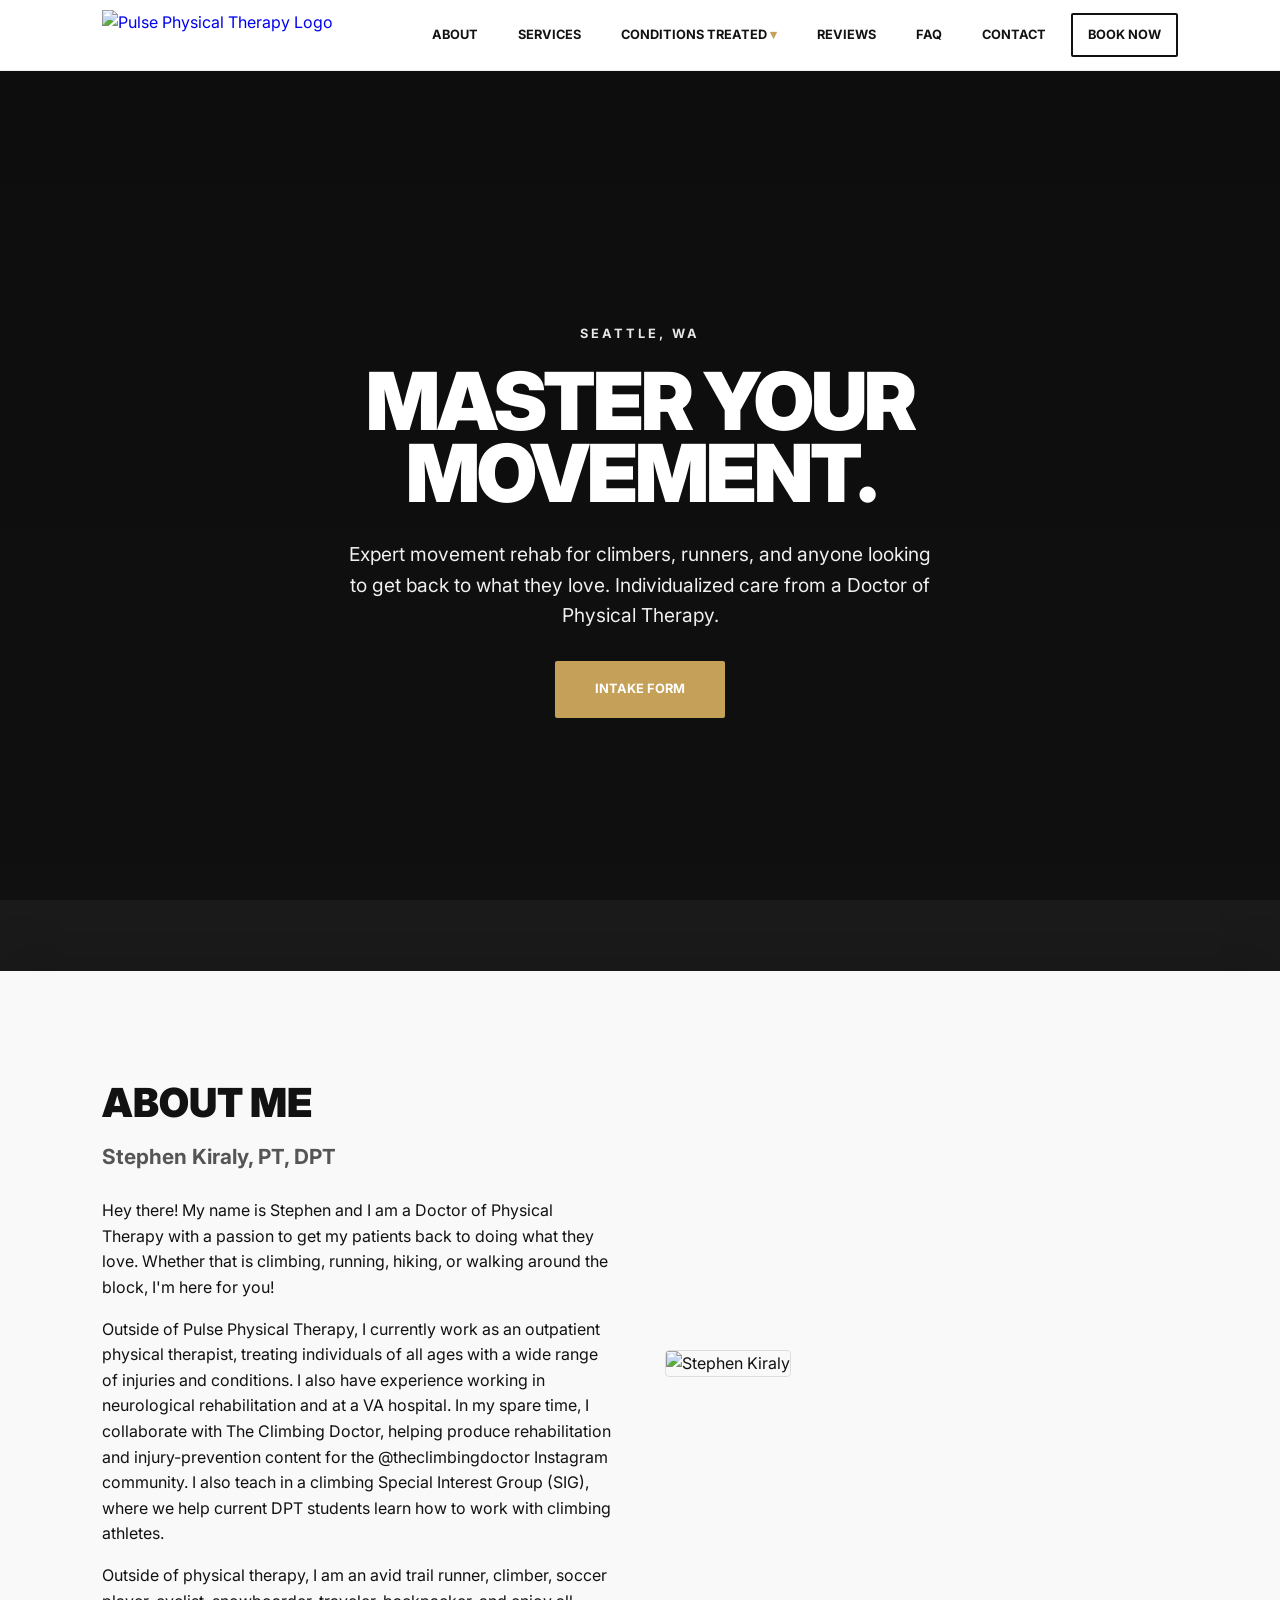
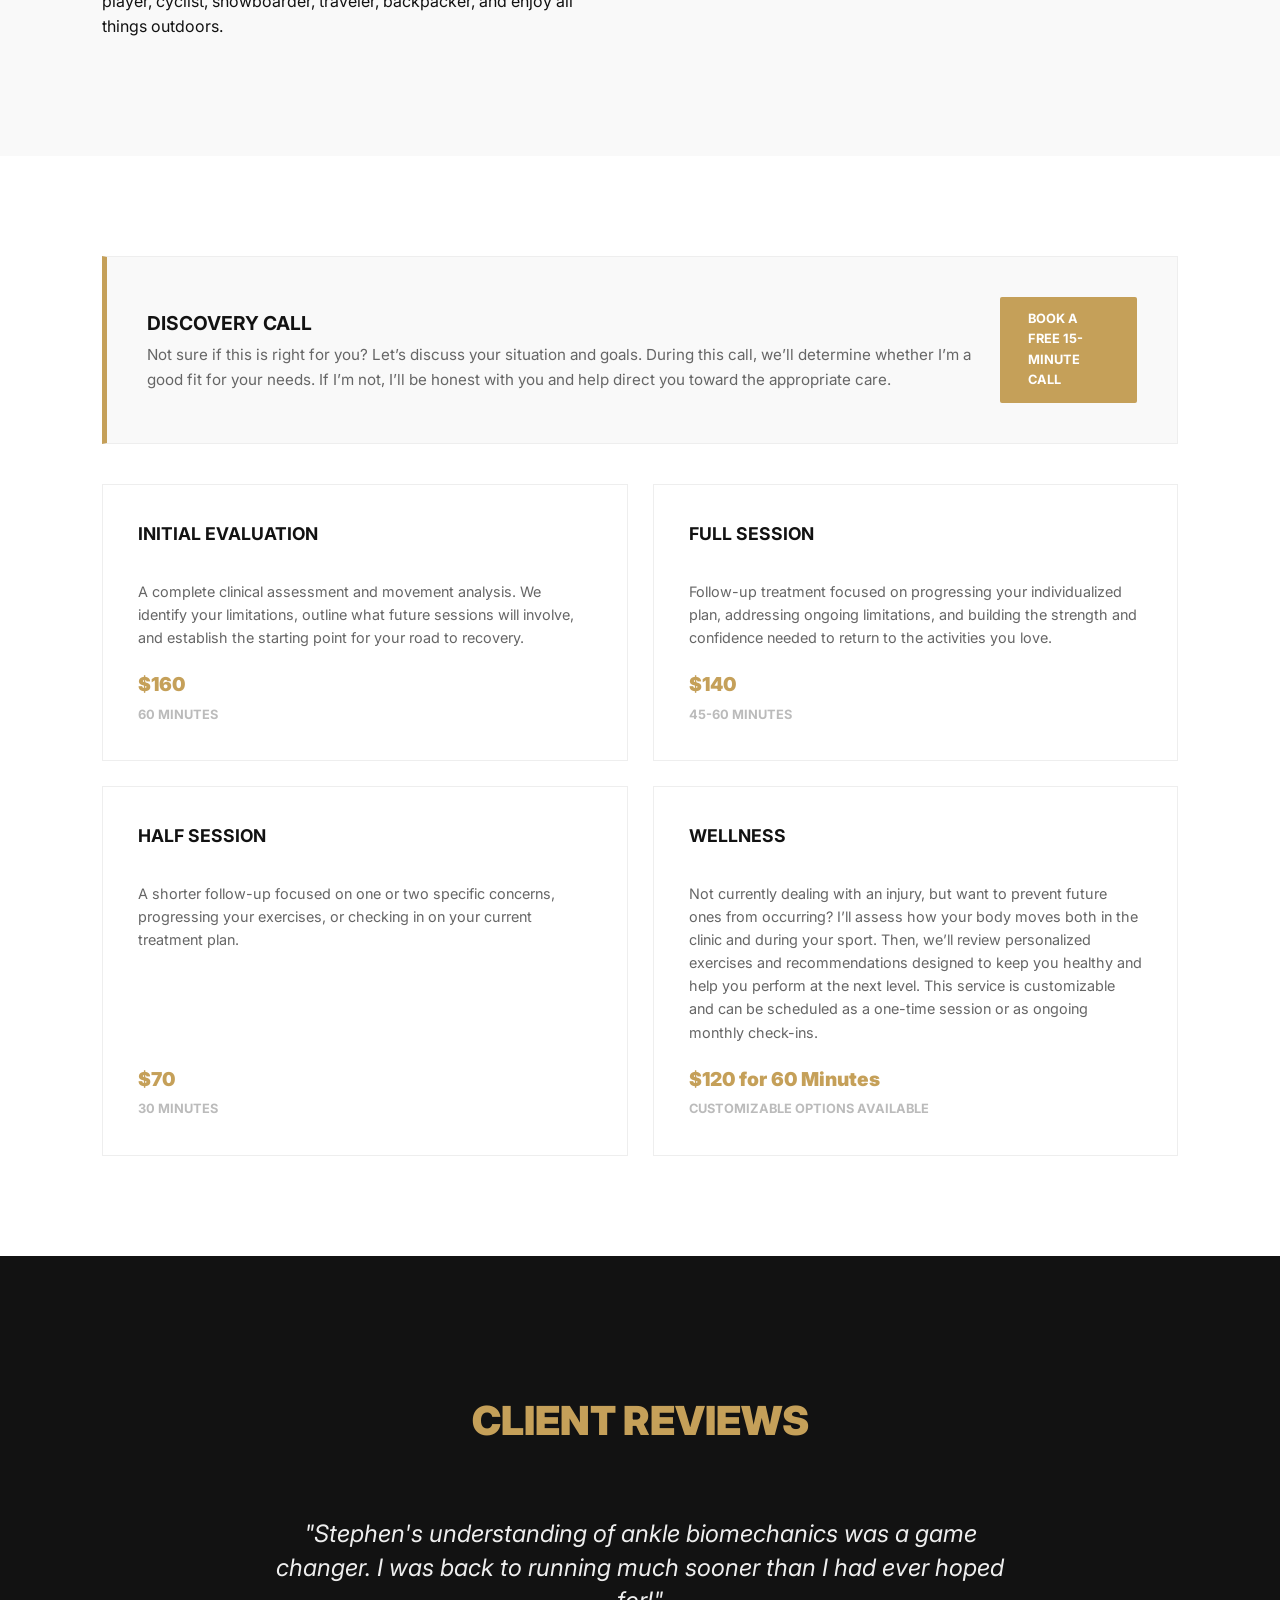
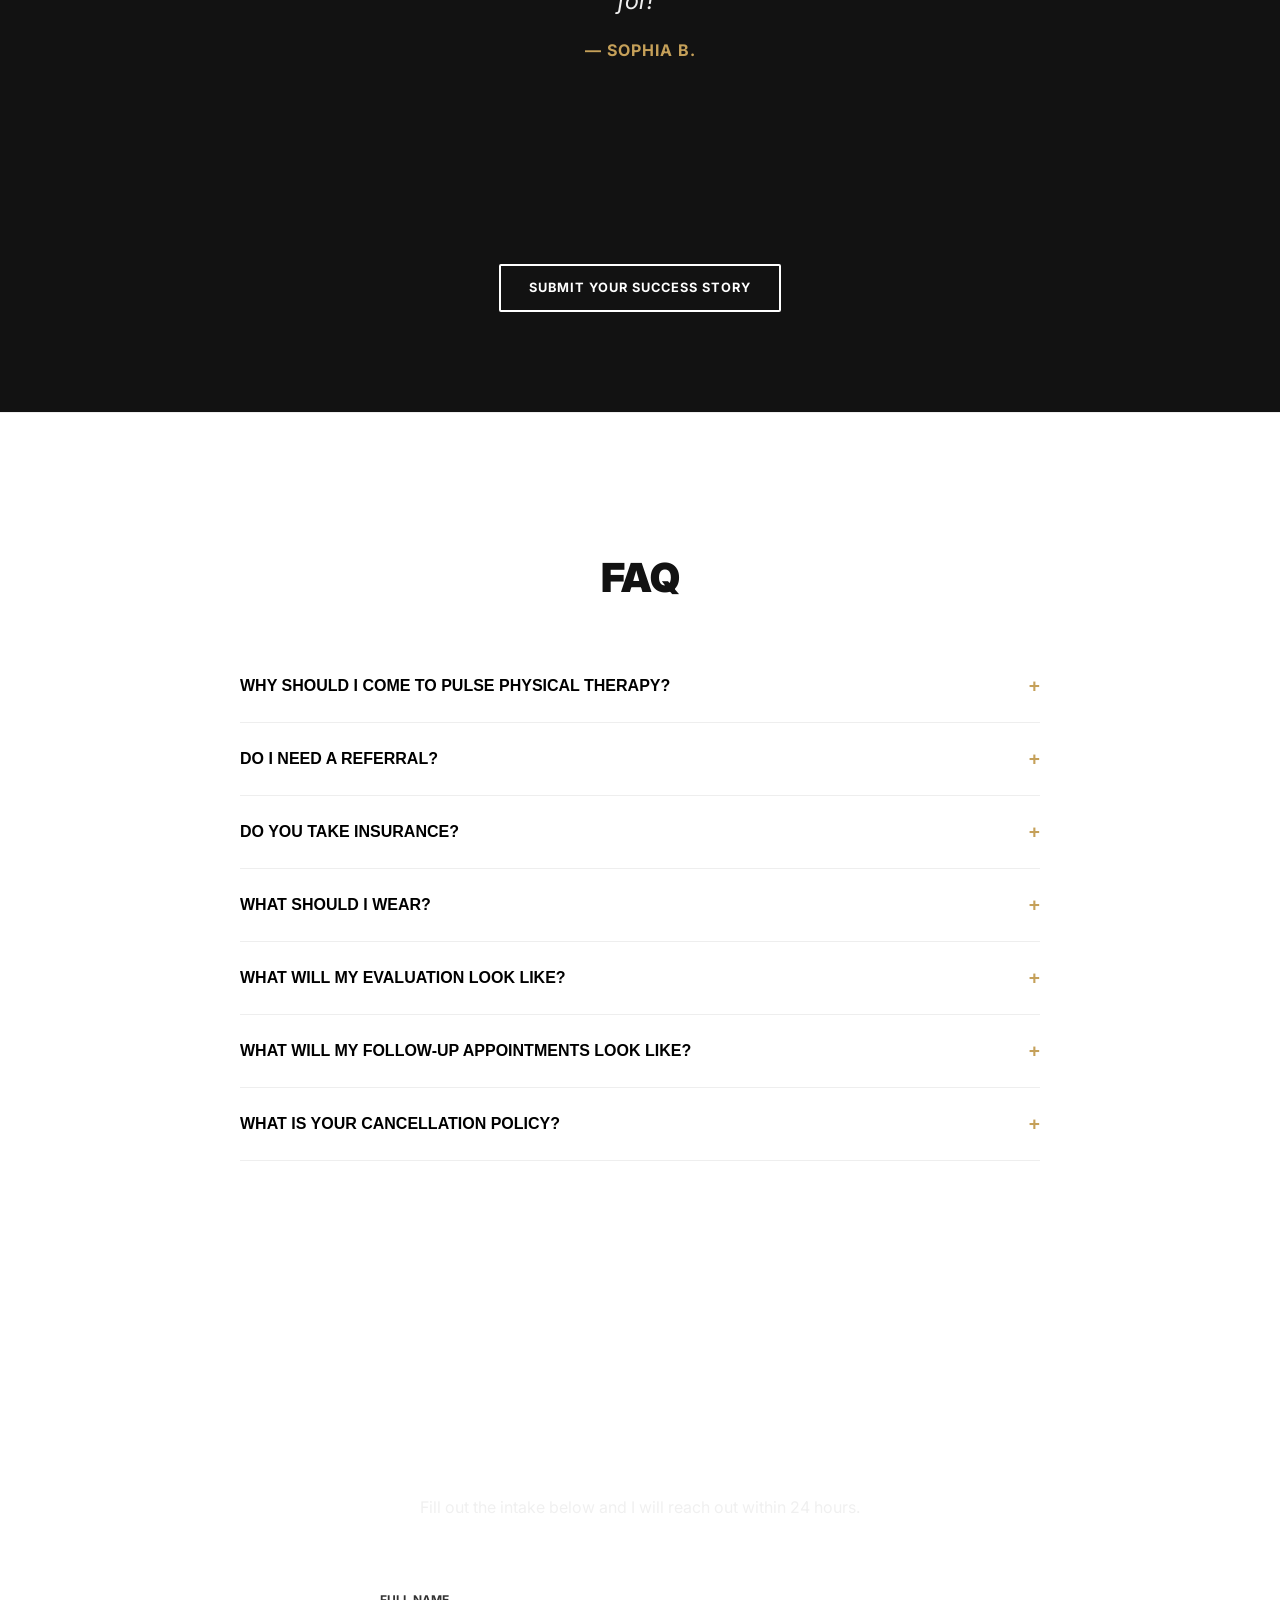
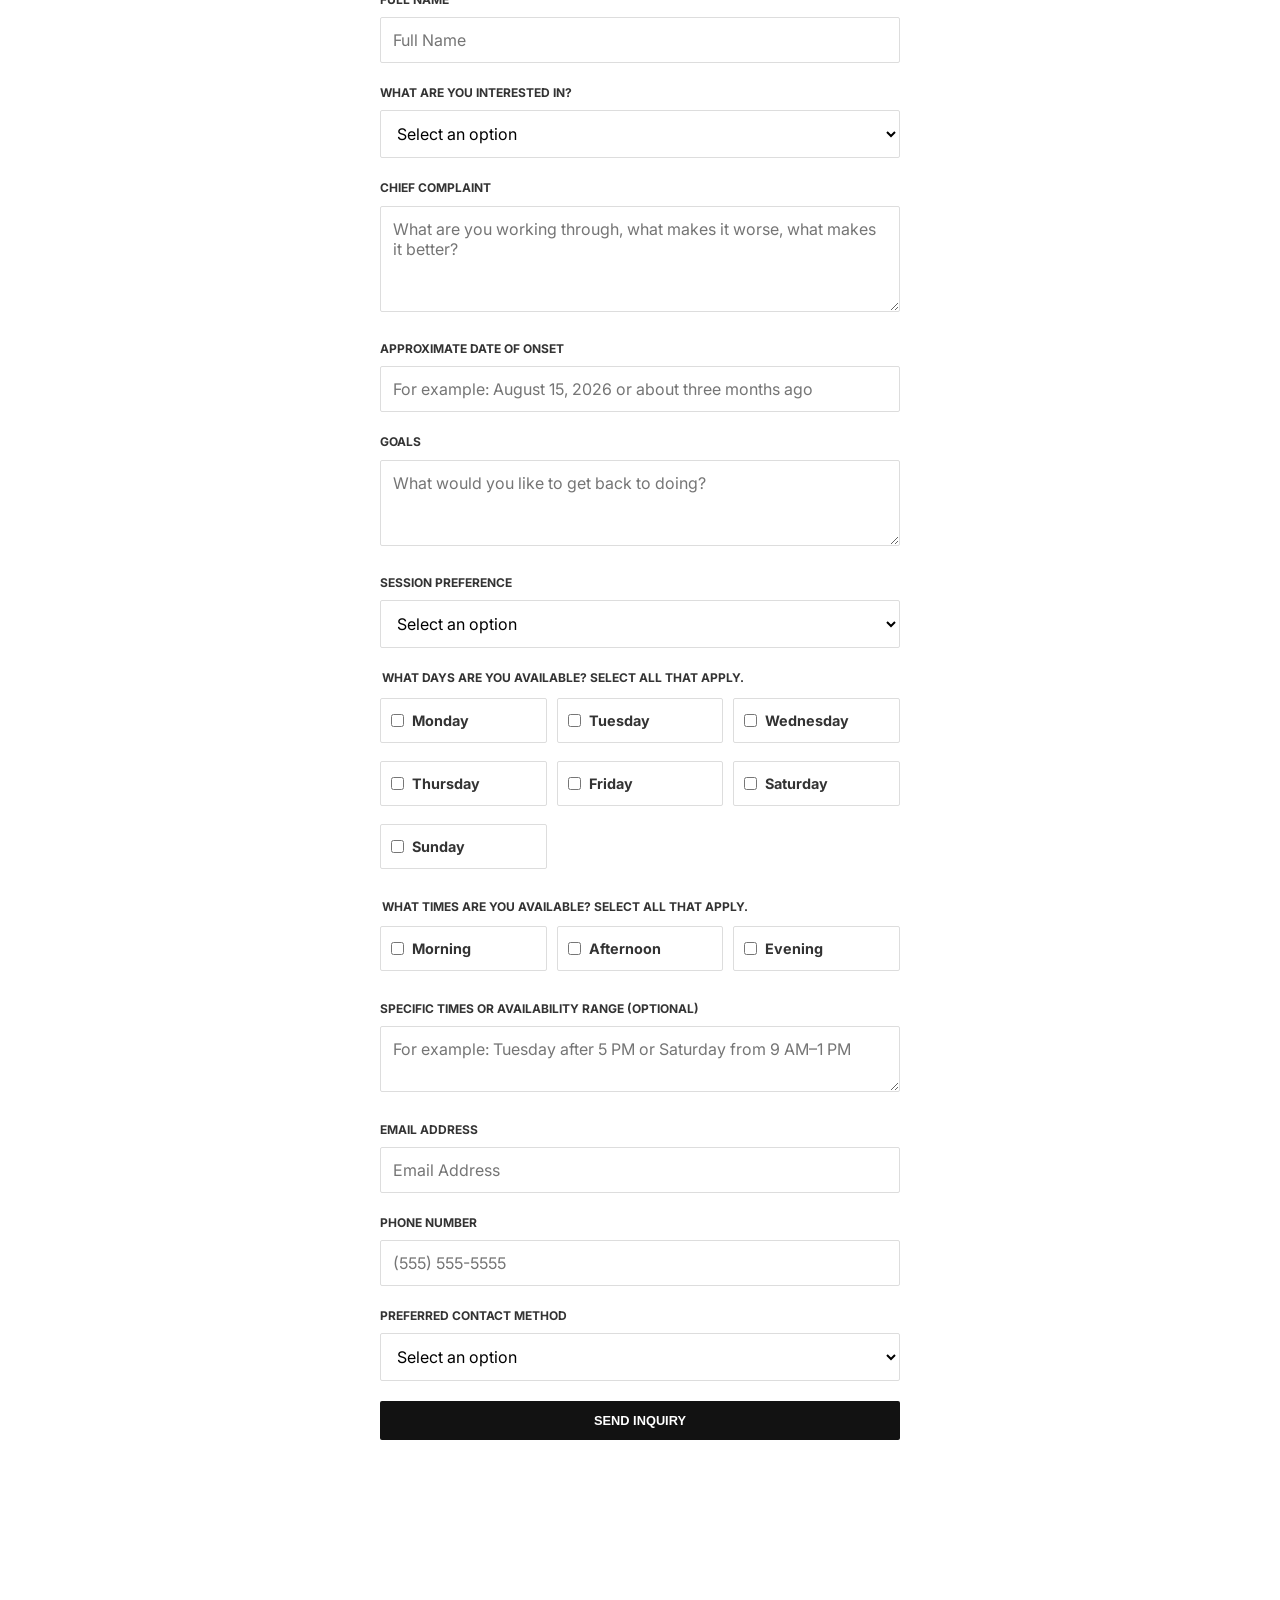
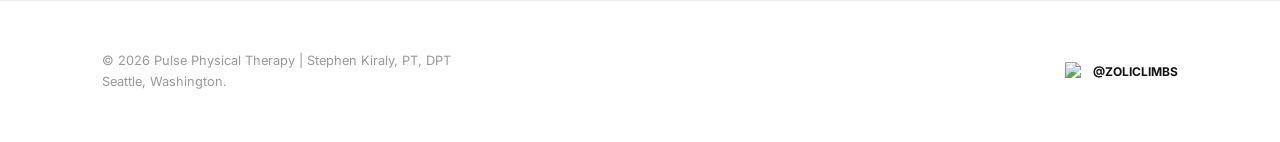
==== commit 35dd5006: "Add files via upload" ====
--- a/index.html
+++ b/index.html
@@ -228,7 +228,7 @@
             <h2>About Me</h2>
             <h3 class="about-subtitle">Stephen Kiraly, PT, DPT</h3>
             <p>Hey there! My name is Stephen and I am a Doctor of Physical Therapy with a passion to get my patients back to doing what they love. Whether that is climbing, running, hiking, or walking around the block, I'm here for you! </p>
-            <p>Outside of Pulse Physical Therapy, I currently work as an outpatient physical therapist, treating individuals of all ages with a wide range of injuries and conditions. I also have experience working in a neurological rehabilitation hospital, as well as at a VA hospital. In my spare time, I collaborate with The Climbing Doctor, helping produce rehabilitation and injury-prevention content for the @theclimbingdoctor Instagram community. I also teach in a climbing Special Interest Group (SIG), where we help current DPT students learn how to work with climbing athletes.</p>
+            <p>Outside of Pulse Physical Therapy, I currently work as an outpatient physical therapist, treating individuals of all ages with a wide range of injuries and conditions. I also have experience working in neurological rehabilitation and at a VA hospital. In my spare time, I collaborate with The Climbing Doctor, helping produce rehabilitation and injury-prevention content for the @theclimbingdoctor Instagram community. I also teach in a climbing Special Interest Group (SIG), where we help current DPT students learn how to work with climbing athletes.</p>
             <p>Outside of physical therapy, I am an avid trail runner, climber, soccer player, cyclist, snowboarder, traveler, backpacker, and enjoy all things outdoors.</p>
         </div>
         <div>
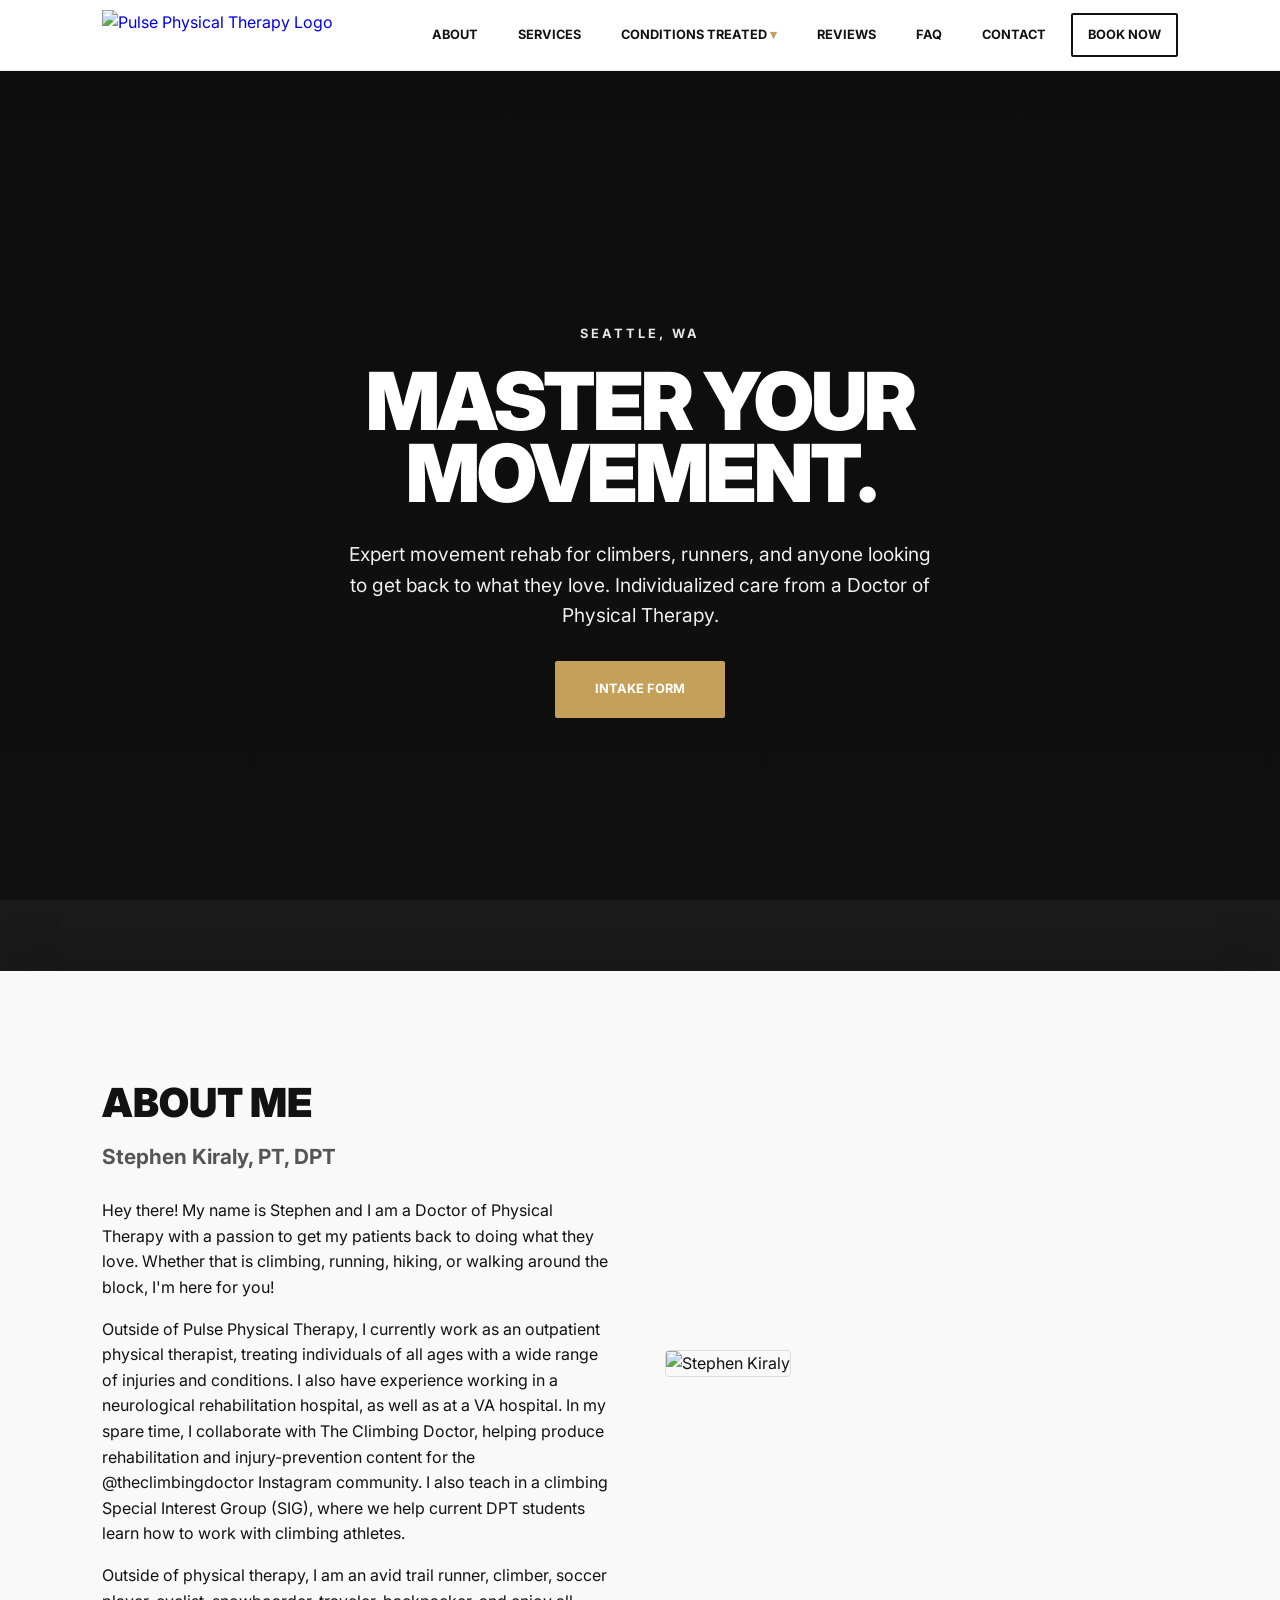
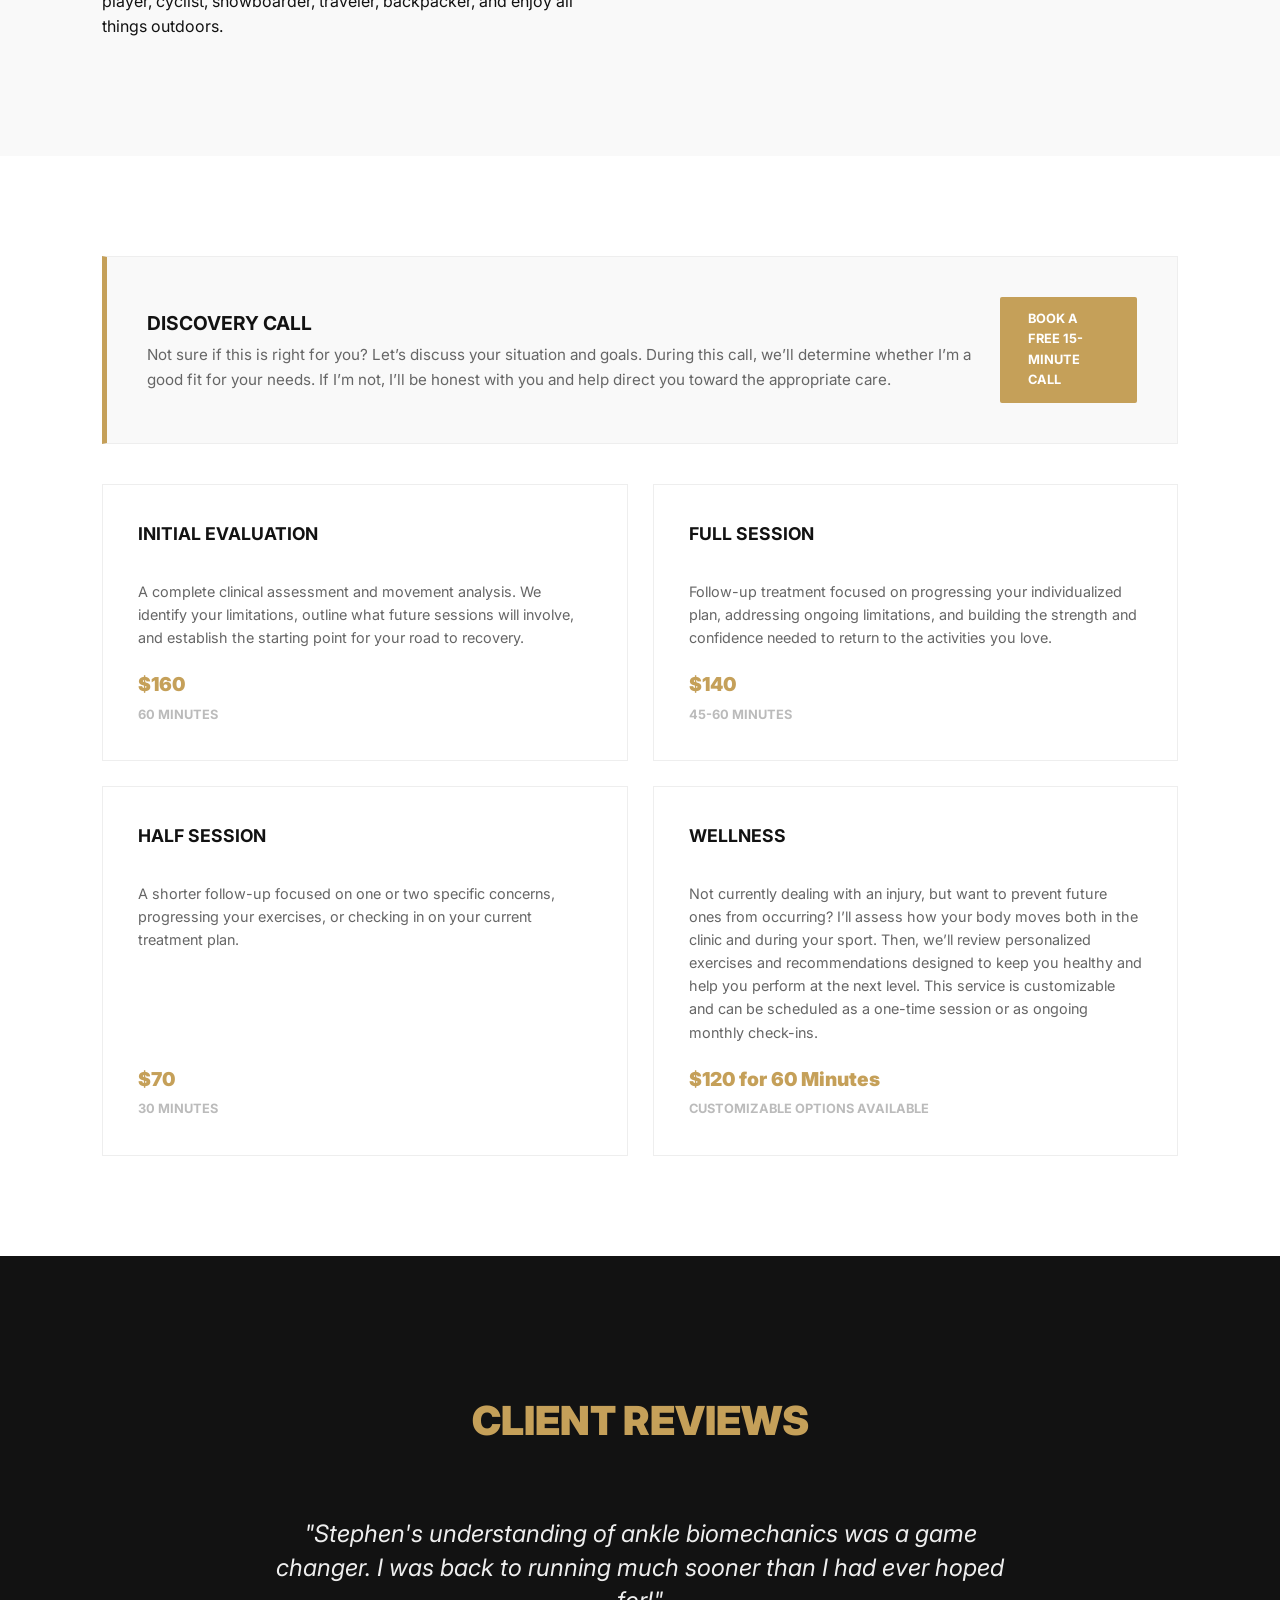
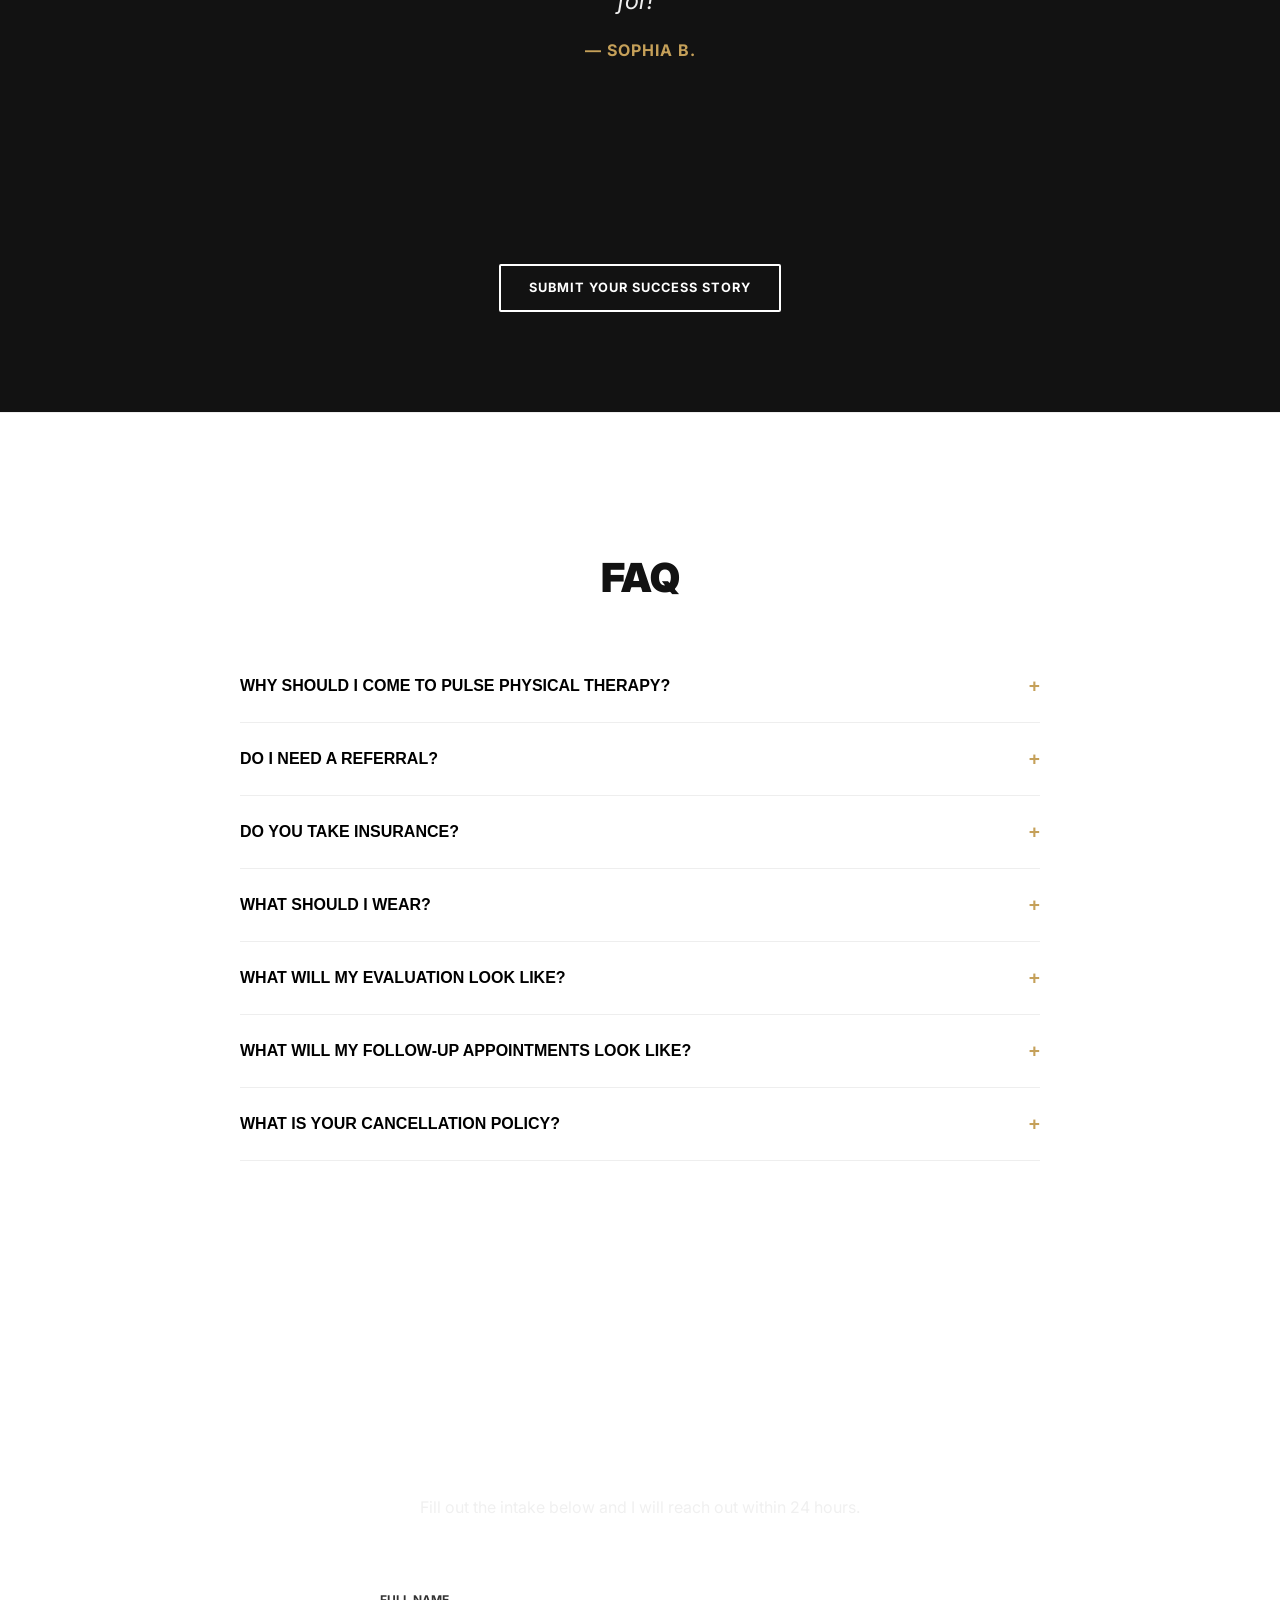
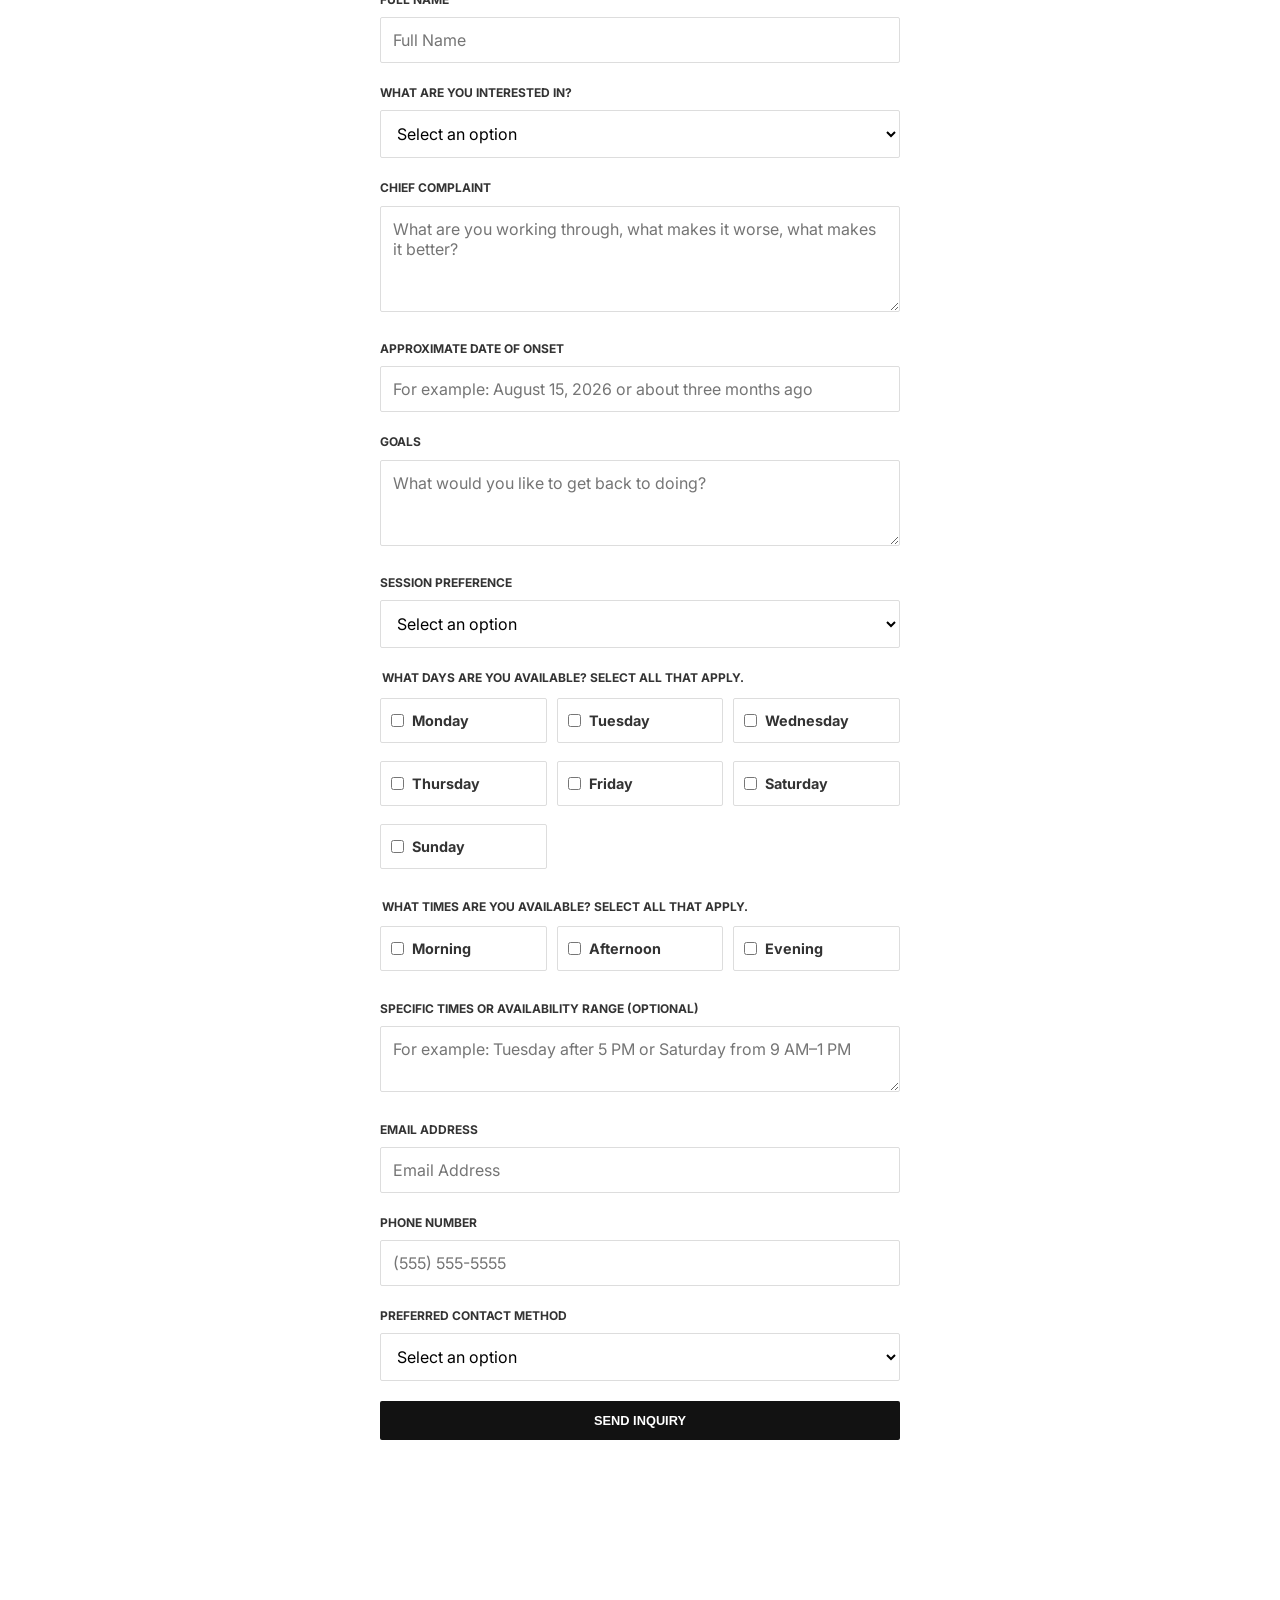
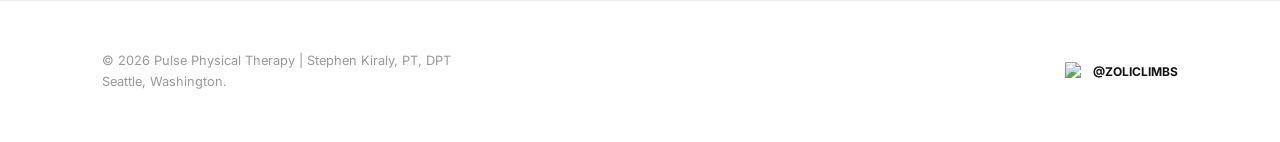
==== commit e02b2a75: "Update index.html" ====
--- a/index.html
+++ b/index.html
@@ -228,7 +228,7 @@
             <h2>About Me</h2>
             <h3 class="about-subtitle">Stephen Kiraly, PT, DPT</h3>
             <p>Hey there! My name is Stephen and I am a Doctor of Physical Therapy with a passion to get my patients back to doing what they love. Whether that is climbing, running, hiking, or walking around the block, I'm here for you! </p>
-            <p>Outside of Pulse Physical Therapy, I currently work as an outpatient physical therapist, treating individuals of all ages with a wide range of injuries and conditions. I also have experience working in neurological rehabilitation and at a VA hospital. In my spare time, I collaborate with The Climbing Doctor, helping produce rehabilitation and injury-prevention content for the @theclimbingdoctor Instagram community. I also teach in a climbing Special Interest Group (SIG), where we help current DPT students learn how to work with climbing athletes.</p>
+            <p>Outside of Pulse Physical Therapy, I currently work as an outpatient physical therapist, treating individuals of all ages with a wide range of injuries and conditions. I also have experience working in a neurological rehabilitation hospital, as well as at a VA hospital. In my spare time, I collaborate with The Climbing Doctor, helping produce rehabilitation and injury-prevention content for the @theclimbingdoctor Instagram community. I also teach in a climbing Special Interest Group (SIG), where we help current DPT students learn how to work with climbing athletes.</p>
             <p>Outside of physical therapy, I am an avid trail runner, climber, soccer player, cyclist, snowboarder, traveler, backpacker, and enjoy all things outdoors.</p>
         </div>
         <div>
@@ -370,7 +370,7 @@
     </section>
 
     <section id="contact" class="contact">
-        <h2>Start Your Project</h2>
+        <h2>Start Your Recovery</h2>
         <p>Fill out the intake below and I will reach out within 24 hours.</p>
         <form action="https://formspree.io/f/maqdobwz" method="POST">
             <label>Full Name</label>
